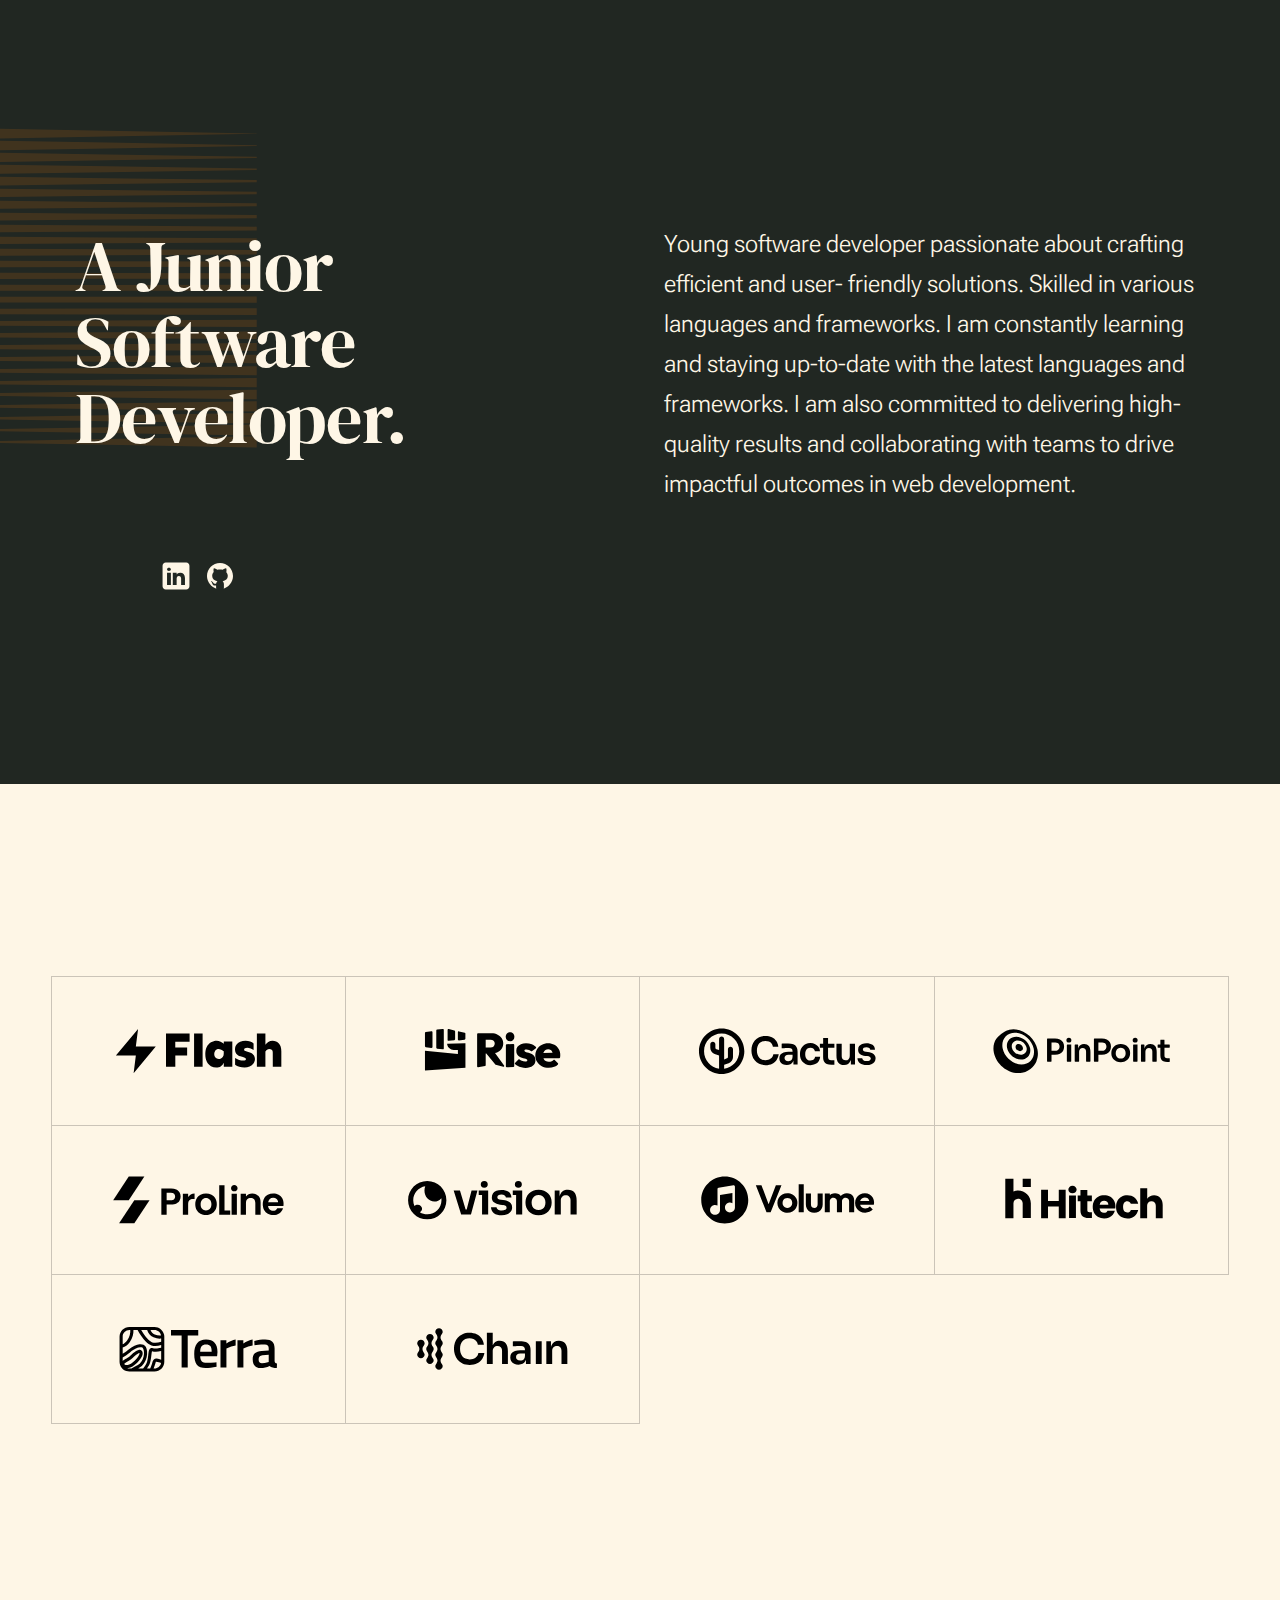
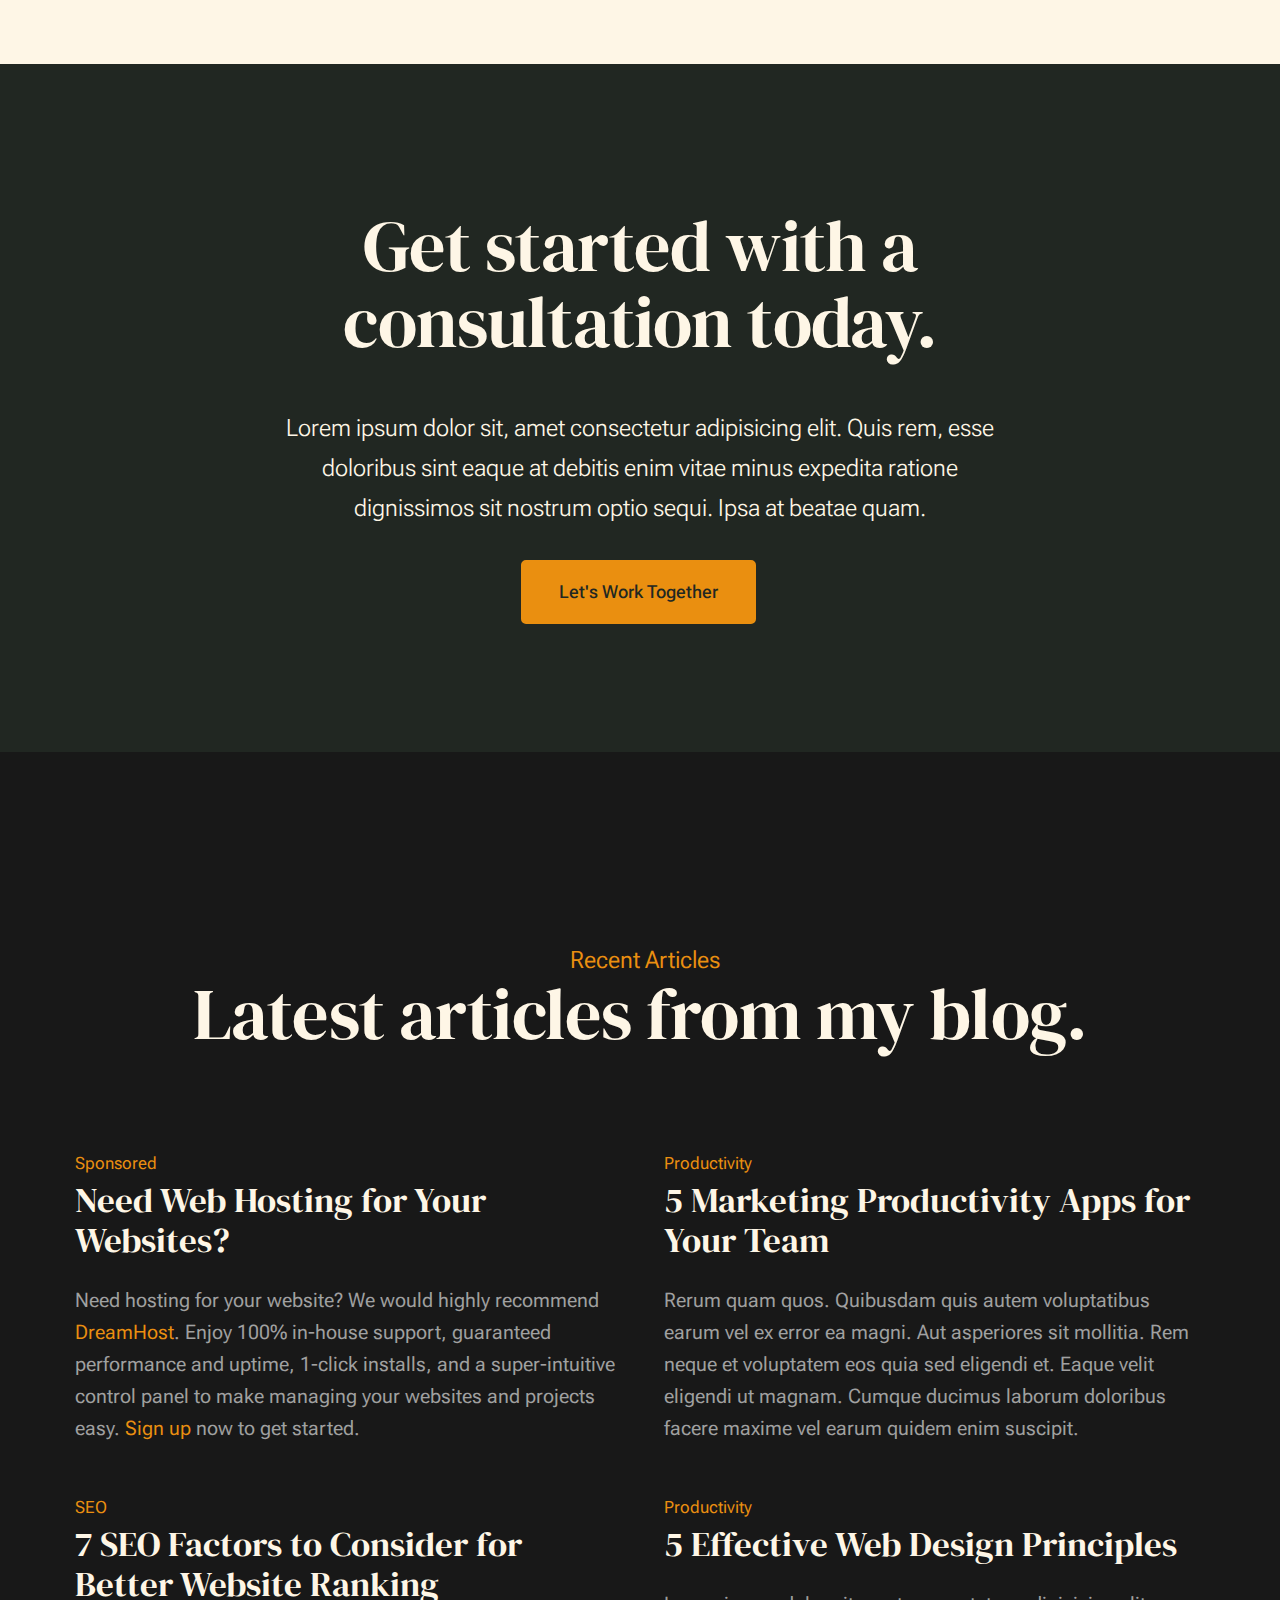
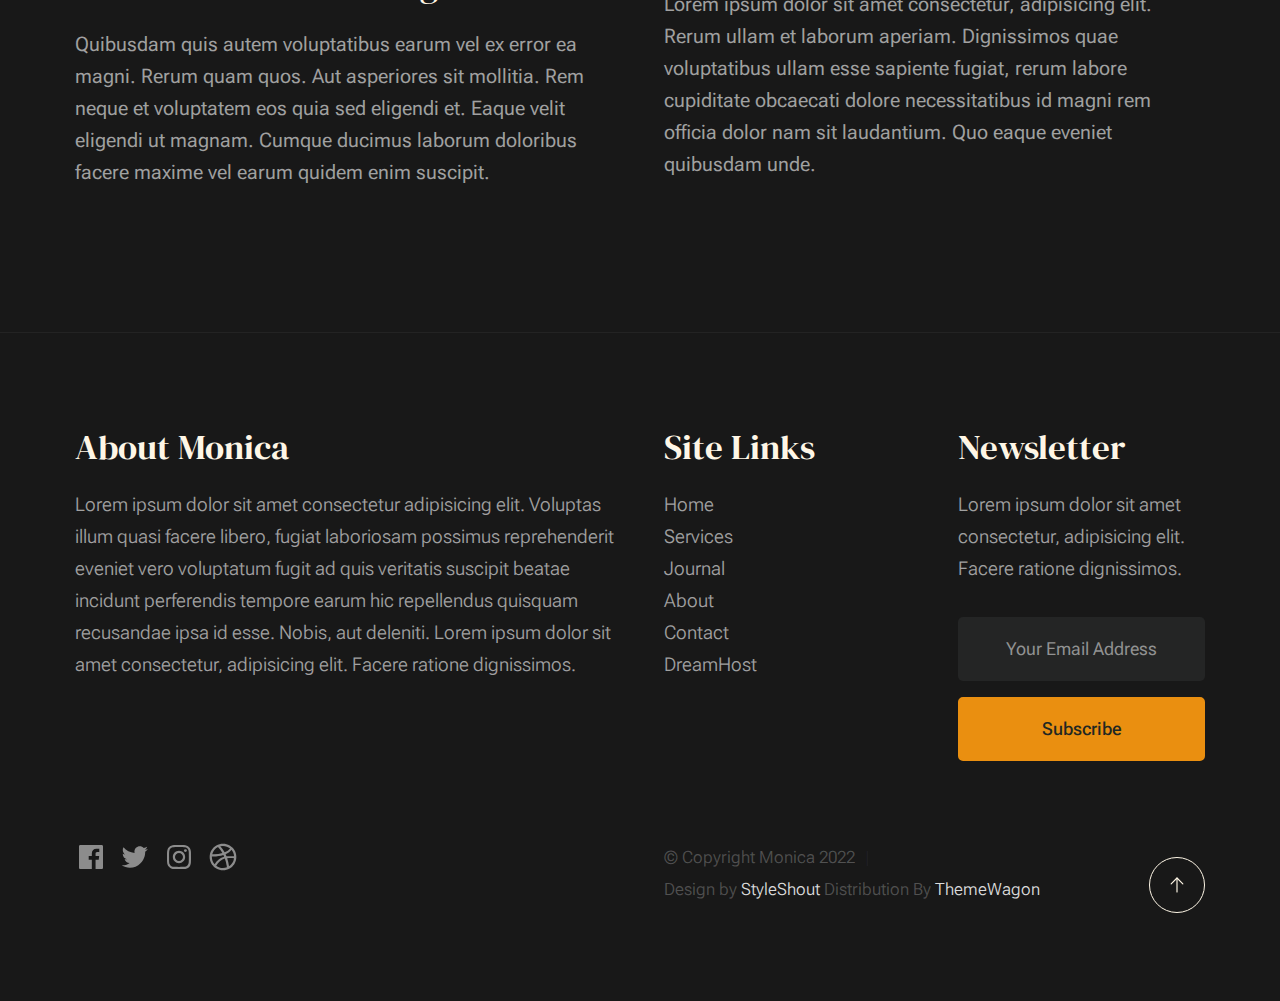
==== index_v2.html @ dadaa689 "first commit" ====
<!DOCTYPE html>
<html lang="en" class="no-js" >
<head>

    <!--- basic page needs
    ================================================== -->
    <meta charset="utf-8">
    <meta name="viewport" content="width=device-width, initial-scale=1">
    <title>Denzel</title>

    <script>
        document.documentElement.classList.remove('no-js');
        document.documentElement.classList.add('js');
    </script>

    <!-- CSS
    ================================================== -->
    <link rel="stylesheet" href="css/vendor.css">
    <link rel="stylesheet" href="css/styles.css">

    <!-- favicons
    ================================================== -->
    <link rel="apple-touch-icon" sizes="180x180" href="apple-touch-icon.png">
    <link rel="icon" type="image/png" sizes="32x32" href="favicon-32x32.png">
    <link rel="icon" type="image/png" sizes="16x16" href="favicon-16x16.png">
    <link rel="manifest" href="site.webmanifest">

</head>


<body id="top">

    
    <!-- preloader
    ================================================== -->
    <div id="preloader">
        <div id="loader" class="dots-fade">
            <div></div>
            <div></div>
            <div></div>
        </div>
    </div>


    <!-- page wrap
    ================================================== -->
    <div id="page" class="s-pagewrap ss-home">


        <!-- # site header 
        ================================================== -->
        <header class="s-header">

            <div class="row s-header__inner width-sixteen-col">

                <div class="s-header__block">
                    <div class="s-header__logo">
                        <a class="logo" href="index.html">
                            <img src="images/logo.png" alt="Homepage">
                        </a>
                    </div>

                    <a class="s-header__menu-toggle" href="#0"><span>Menu</span></a>
                </div> <!-- end s-header__block -->

                <nav class="s-header__nav">
    
                    <ul class="s-header__menu-links">
                        <li><a href="#about">About</a></li>
                        <li><a href="#projects">My work</a></li>
                        <li><a href="#contact">Contact</a></li>
                    </ul> <!-- s-header__menu-links -->

                    <div class="s-header__contact">
                        <a href="#contact" class="btn btn--primary s-header__contact-btn">Let's Connect</a>                        
                    </div> <!-- s-header__contact -->
    
                </nav> <!-- end s-header__nav -->

            </div> <!-- end s-header__inner -->

        </header> <!-- end s-header -->


        <!-- # site main content
        ================================================== -->
        <section id="content" class="s-content">

            <!-- about
            ----------------------------------------------- -->
            <section id="about" class="s-about target-section">

                <div class="row s-about__content width-sixteen-col">
                    <div class="column grid-block grid-section-split">

                        <img src="images/geometric_shape.svg" alt="" class="s-about__content-imgbg">

                        <div class="section-header grid-section-split__header">
                            <div class="s-intro__content-pretitle text-pretitle">Hello, I'm Denzel</div>                      
                            <h2 class="text-display-title">
                            A Junior Software Developer.
                            </h2>                           
                        </div> <!-- end section-header -->

                        <div class="s-about__content-main grid-section-split__primary">
                            <p class="attention-getter">
                                Young software developer passionate about crafting efficient and user-
                                friendly solutions. Skilled in various languages and frameworks. I am
                                constantly learning and staying up-to-date with the latest languages and
                                frameworks. I am also committed to delivering high-quality results and
                                collaborating with teams to drive impactful outcomes in web development.
                            </p>
                        </div> <!-- end s-about__content-main -->

                        <div class="s-about__content-btn grid-section-split__bottom">
                            <ul class="s-about__social social-list">
                                <li>
                                    <a href="#0">
                                        <svg xmlns="http://www.w3.org/2000/svg" width="24" height="24" viewBox="0 0 50 50">
                                            <path d="M41,4H9C6.24,4,4,6.24,4,9v32c0,2.76,2.24,5,5,5h32c2.76,0,5-2.24,5-5V9C46,6.24,43.76,4,41,4z M17,20v19h-6V20H17z M11,14.47c0-1.4,1.2-2.47,3-2.47s2.93,1.07,3,2.47c0,1.4-1.12,2.53-3,2.53C12.2,17,11,15.87,11,14.47z M39,39h-6c0,0,0-9.26,0-10 c0-2-1-4-3.5-4.04h-0.08C27,24.96,26,27.02,26,29c0,0.91,0,10,0,10h-6V20h6v2.56c0,0,1.93-2.56,5.81-2.56 c3.97,0,7.19,2.73,7.19,8.26V39z"></path>
                                        </svg>
                                        <span class="u-screen-reader-text">LinkedIn</span>
                                    </a>
                                </li>
                                <li>
                                    <a href="#0">
                                        <svg xmlns="http://www.w3.org/2000/svg" x="0px" y="0px" width="100" height="100" viewBox="0 0 64 64">
                                            <path d="M32 6C17.641 6 6 17.641 6 32c0 12.277 8.512 22.56 19.955 25.286-.592-.141-1.179-.299-1.755-.479V50.85c0 0-.975.325-2.275.325-3.637 0-5.148-3.245-5.525-4.875-.229-.993-.827-1.934-1.469-2.509-.767-.684-1.126-.686-1.131-.92-.01-.491.658-.471.975-.471 1.625 0 2.857 1.729 3.429 2.623 1.417 2.207 2.938 2.577 3.721 2.577.975 0 1.817-.146 2.397-.426.268-1.888 1.108-3.57 2.478-4.774-6.097-1.219-10.4-4.716-10.4-10.4 0-2.928 1.175-5.619 3.133-7.792C19.333 23.641 19 22.494 19 20.625c0-1.235.086-2.751.65-4.225 0 0 3.708.026 7.205 3.338C28.469 19.268 30.196 19 32 19s3.531.268 5.145.738c3.497-3.312 7.205-3.338 7.205-3.338.567 1.474.65 2.99.65 4.225 0 2.015-.268 3.19-.432 3.697C46.466 26.475 47.6 29.124 47.6 32c0 5.684-4.303 9.181-10.4 10.4 1.628 1.43 2.6 3.513 2.6 5.85v8.557c-.576.181-1.162.338-1.755.479C49.488 54.56 58 44.277 58 32 58 17.641 46.359 6 32 6zM33.813 57.93C33.214 57.972 32.61 58 32 58 32.61 58 33.213 57.971 33.813 57.93zM37.786 57.346c-1.164.265-2.357.451-3.575.554C35.429 57.797 36.622 57.61 37.786 57.346zM32 58c-.61 0-1.214-.028-1.813-.07C30.787 57.971 31.39 58 32 58zM29.788 57.9c-1.217-.103-2.411-.289-3.574-.554C27.378 57.61 28.571 57.797 29.788 57.9z"></path>
                                            </svg>
                                        <span class="u-screen-reader-text">Github</span>
                                    </a>
                                </li>
                            </ul> <!-- end s-footer__social -->
                        </div> <!-- end s-about__content-btn -->
                    
                    </div> <!-- content-inner -->
                </div>
                
            </section><!-- end s-about -->

            <!-- clients
            ----------------------------------------------- -->
            <section id="clients" class="s-clients">          

                <div class="row s-clients__content-block width-sixteen-col">

                <div class="row s-clients__content-block width-sixteen-col">
                    <div class="column xl-12">
                    
                        <div class="clients-list">                            
                            <div class="clients-list__item">
                                <a href="#0">
                                    <img src="images/clients/flash.svg" alt="">
                                </a>
                            </div>
                            <div class="clients-list__item">
                                <a href="#0">
                                    <img src="images/clients/rise.svg" alt="">
                                </a>
                            </div>
                            <div class="clients-list__item">
                                <a href="#0">
                                    <img src="images/clients/cactus.svg" alt="">
                                </a>
                            </div>
                            <div class="clients-list__item">
                                <a href="#0">
                                    <img src="images/clients/pinpoint.svg" alt="">
                                </a>
                            </div>
                            <div class="clients-list__item">
                                <a href="#0">
                                    <img src="images/clients/proline.svg" alt="">
                                </a>
                            </div>
                            <div class="clients-list__item">
                                <a href="#0">
                                    <img src="images/clients/vision.svg" alt="">
                                </a>
                            </div>
                            <div class="column clients-list__item">
                                <a href="#0">
                                    <img src="images/clients/volume.svg" alt="">
                                </a>
                            </div>
                            <div class="column clients-list__item">
                                <a href="#0">
                                    <img src="images/clients/hitech.svg" alt="">
                                </a>
                            </div><div class="clients-list__item">
                                <a href="#0">
                                    <img src="images/clients/terra.svg" alt="">
                                </a>
                            </div>
                            <div class="clients-list__item">
                                <a href="#0">
                                    <img src="images/clients/chain.svg" alt="">
                                </a>
                            </div>
                        </div> <!-- end clients-list -->

                    </div> <!-- end column -->
                </div> <!-- end row -->
            </section> <!-- end s-clients -->            

        </section> <!-- s-content-->

        <!-- # cta
        ================================================== -->
        <section id="cta" class="s-cta">

            <div class="row row-x-center text-center">
                <div class="column xl-8 lg-12">

                    <div class="s-cta__content">
                        <h2 class="text-display-title">
                        Get started with a consultation today.
                        </h2>
                        <p class="lead">
                        Lorem ipsum dolor sit, amet consectetur adipisicing elit. Quis rem, esse doloribus sint eaque at debitis enim vitae minus expedita ratione dignissimos sit nostrum optio sequi. Ipsa at beatae quam.
                        </p>
                        <a href="contact.html" class="btn btn--primary">Let's Work Together</a>
                    </div>

                </div>
            </div>

        </section> <!-- end s-cta -->

        <!-- # journal
        ================================================== -->
        <section id="journal" class="s-journal">

            <div class="row s-journal__content width-sixteen-col">
                <div class="column xl-12 grid-block">

                    <div class="grid-full section-header text-center">
                        <div class="text-pretitle">Recent Articles</div>                           
                        <h2 class="text-display-title">
                        Latest articles from my blog.
                        </h2>  
                    </div> <!-- end section-header --> 

                    <div class="grid-full s-journal__content-main grid-list-items">

                        <div class="grid-list-items__item blog-card">
                            <div class="blog-card__header">
                                <div class="blog-card__cat-links">
                                    <a href="https://www.dreamhost.com/r.cgi?287326">Sponsored</a>
                                </div>
                                <h3 class="blog-card__title"><a href="https://www.dreamhost.com/r.cgi?287326">Need Web Hosting for Your Websites?</a></h3>
                            </div>
                            <div class="blog-card__text">
                                <p>
                                Need hosting for your website? We would highly recommend <a href="https://www.dreamhost.com/r.cgi?287326">DreamHost</a>.
                                Enjoy 100% in-house support, guaranteed performance and uptime, 1-click installs, and a super-intuitive control 
                                panel to make managing your websites and projects easy. <a href="https://www.dreamhost.com/r.cgi?287326">Sign up</a> now to get started.
                                </p>
                            </div>
                        </div> <!-- end blog-card -->
                        <div class="grid-list-items__item blog-card">
                            <div class="blog-card__header">
                                <div class="blog-card__cat-links">
                                    <a href="blog.html">Productivity</a>
                                </div>
                                <h3 class="blog-card__title"><a href="single.html">5 Marketing Productivity Apps for Your Team</a></h3>
                            </div>
                            <div class="blog-card__text">
                                <p>
                                Rerum quam quos. Quibusdam quis autem voluptatibus earum vel ex error ea magni. Aut asperiores 
                                sit mollitia. Rem neque et voluptatem eos quia sed eligendi et. Eaque velit eligendi ut 
                                magnam. Cumque ducimus laborum doloribus facere maxime vel earum quidem enim suscipit.
                                </p>
                            </div>
                        </div> <!-- end blog-card -->
                        <div class="grid-list-items__item blog-card">
                            <div class="blog-card__header">
                                <div class="blog-card__cat-links">
                                    <a href="blog.html">SEO</a>
                                </div>
                                <h3 class="blog-card__title"><a href="single.html">7 SEO Factors to Consider for Better Website Ranking</a></h3>
                            </div>
                            <div class="blog-card__text">
                                <p>
                                Quibusdam quis autem voluptatibus earum vel ex error ea magni. Rerum quam quos. Aut asperiores 
                                sit mollitia. Rem neque et voluptatem eos quia sed eligendi et. Eaque velit eligendi ut 
                                magnam. Cumque ducimus laborum doloribus facere maxime vel earum quidem enim suscipit.
                                </p>
                            </div>
                        </div> <!-- end blog card -->
                        <div class="grid-list-items__item blog-card">
                            <div class="blog-card__header">
                                <div class="blog-card__cat-links">
                                    <a href="blog.html">Productivity</a>
                                </div>
                                <h3 class="blog-card__title"><a href="single.html">5 Effective Web Design Principles</a></h3>
                            </div>
                            <div class="blog-card__text">
                                <p>
                                Lorem ipsum dolor sit amet consectetur, adipisicing elit. Rerum ullam et laborum aperiam. 
                                Dignissimos quae voluptatibus ullam esse sapiente fugiat, rerum labore cupiditate obcaecati 
                                dolore necessitatibus id magni rem officia dolor nam sit laudantium. Quo eaque eveniet quibusdam unde. 
                                </p>
                            </div>
                        </div> <!-- end blog-card -->

                    </div> <!-- end grid-list-items -->

                </div> <!-- end grid-block-->
            </div> <!-- end s-journal__content -->

        </section> <!-- end s-journal -->


        <!-- # footer 
        ================================================== -->
        <footer class="s-footer">
            <div class="row s-footer__content">
                <div class="column xl-6 lg-6 md-12 s-footer__block s-footer__about">                    
                    <h3>About Monica</h3>
                    <p>
                    Lorem ipsum dolor sit amet consectetur adipisicing elit. Voluptas illum quasi facere libero, 
                    fugiat laboriosam possimus reprehenderit eveniet vero voluptatum fugit ad quis veritatis suscipit beatae 
                    incidunt perferendis tempore earum hic repellendus quisquam recusandae ipsa id esse. Nobis, aut deleniti.
                    Lorem ipsum dolor sit amet consectetur, adipisicing elit. Facere ratione dignissimos.
                    </p>               
                </div>                
                <div class="column xl-3 lg-6 md-12 s-footer__block s-footer__site-links">
                    <h3>Site Links</h3>
                    <ul class="link-list">
                        <li><a href="index.html">Home</a></li>
                        <li><a href="services.html">Services</a></li>
                        <li><a href="blog.html">Journal</a></li>
                        <li><a href="about.html">About</a></li>
                        <li><a href="contact.html">Contact</a></li>
                        <li><a href="https://www.dreamhost.com/r.cgi?287326">DreamHost</a></li>
                    </ul>
                </div>
                <div class="column xl-3 lg-6 md-12 tab-12 s-footer__block s-footer__newsletter">
                    <h3>Newsletter</h3>

                    <p>
                    Lorem ipsum dolor sit amet consectetur, adipisicing elit. Facere ratione dignissimos.
                    </p>

                    <div class="subscribe-form">
                        <form id="mc-form" class="mc-form">
                            <input type="email" name="EMAIL" id="mce-EMAIL" class="u-fullwidth text-center" placeholder="Your Email Address" title="The domain portion of the email address is invalid (the portion after the @)." pattern="^([^\x00-\x20\x22\x28\x29\x2c\x2e\x3a-\x3c\x3e\x40\x5b-\x5d\x7f-\xff]+|\x22([^\x0d\x22\x5c\x80-\xff]|\x5c[\x00-\x7f])*\x22)(\x2e([^\x00-\x20\x22\x28\x29\x2c\x2e\x3a-\x3c\x3e\x40\x5b-\x5d\x7f-\xff]+|\x22([^\x0d\x22\x5c\x80-\xff]|\x5c[\x00-\x7f])*\x22))*\x40([^\x00-\x20\x22\x28\x29\x2c\x2e\x3a-\x3c\x3e\x40\x5b-\x5d\x7f-\xff]+|\x5b([^\x0d\x5b-\x5d\x80-\xff]|\x5c[\x00-\x7f])*\x5d)(\x2e([^\x00-\x20\x22\x28\x29\x2c\x2e\x3a-\x3c\x3e\x40\x5b-\x5d\x7f-\xff]+|\x5b([^\x0d\x5b-\x5d\x80-\xff]|\x5c[\x00-\x7f])*\x5d))*(\.\w{2,})+$" required>
                            <input type="submit" name="subscribe" value="Subscribe" class="btn btn--primary btn--small u-fullwidth">
                            <!-- <div style="position: absolute; left: -5000px;" aria-hidden="true"><input type="text" name="b_cdb7b577e41181934ed6a6a44_9a91cfe7b3" tabindex="-1" value=""></div> -->
                            <div class="mc-status"></div>
                        </form>
                    </div>
                </div>
            </div>    
            
            <div class="row s-footer__bottom">
                <div class="column xl-6 lg-12">
                    <ul class="s-footer__social social-list">
                        <li>
                            <a href="#0">
                                <svg xmlns="http://www.w3.org/2000/svg" width="24" height="24" viewBox="0 0 24 24" style="fill:rgba(0, 0, 0, 1);transform:;-ms-filter:"><path d="M20,3H4C3.447,3,3,3.448,3,4v16c0,0.552,0.447,1,1,1h8.615v-6.96h-2.338v-2.725h2.338v-2c0-2.325,1.42-3.592,3.5-3.592 c0.699-0.002,1.399,0.034,2.095,0.107v2.42h-1.435c-1.128,0-1.348,0.538-1.348,1.325v1.735h2.697l-0.35,2.725h-2.348V21H20 c0.553,0,1-0.448,1-1V4C21,3.448,20.553,3,20,3z"></path></svg>
                                <span class="u-screen-reader-text">Facebook</span>
                            </a>
                        </li>
                        <li>
                            <a href="#0">
                                <svg xmlns="http://www.w3.org/2000/svg" width="24" height="24" viewBox="0 0 24 24" style="fill:rgba(0, 0, 0, 1);transform:;-ms-filter:"><path d="M19.633,7.997c0.013,0.175,0.013,0.349,0.013,0.523c0,5.325-4.053,11.461-11.46,11.461c-2.282,0-4.402-0.661-6.186-1.809 c0.324,0.037,0.636,0.05,0.973,0.05c1.883,0,3.616-0.636,5.001-1.721c-1.771-0.037-3.255-1.197-3.767-2.793 c0.249,0.037,0.499,0.062,0.761,0.062c0.361,0,0.724-0.05,1.061-0.137c-1.847-0.374-3.23-1.995-3.23-3.953v-0.05 c0.537,0.299,1.16,0.486,1.82,0.511C3.534,9.419,2.823,8.184,2.823,6.787c0-0.748,0.199-1.434,0.548-2.032 c1.983,2.443,4.964,4.04,8.306,4.215c-0.062-0.3-0.1-0.611-0.1-0.923c0-2.22,1.796-4.028,4.028-4.028 c1.16,0,2.207,0.486,2.943,1.272c0.91-0.175,1.782-0.512,2.556-0.973c-0.299,0.935-0.936,1.721-1.771,2.22 c0.811-0.088,1.597-0.312,2.319-0.624C21.104,6.712,20.419,7.423,19.633,7.997z"></path></svg>
                                <span class="u-screen-reader-text">Twitter</span>
                            </a>
                        </li>
                        <li>
                            <a href="#0">
                                <svg xmlns="http://www.w3.org/2000/svg" width="24" height="24" viewBox="0 0 24 24" style="fill:rgba(0, 0, 0, 1);transform:;-ms-filter:"><path d="M11.999,7.377c-2.554,0-4.623,2.07-4.623,4.623c0,2.554,2.069,4.624,4.623,4.624c2.552,0,4.623-2.07,4.623-4.624 C16.622,9.447,14.551,7.377,11.999,7.377L11.999,7.377z M11.999,15.004c-1.659,0-3.004-1.345-3.004-3.003 c0-1.659,1.345-3.003,3.004-3.003s3.002,1.344,3.002,3.003C15.001,13.659,13.658,15.004,11.999,15.004L11.999,15.004z"></path><circle cx="16.806" cy="7.207" r="1.078"></circle><path d="M20.533,6.111c-0.469-1.209-1.424-2.165-2.633-2.632c-0.699-0.263-1.438-0.404-2.186-0.42 c-0.963-0.042-1.268-0.054-3.71-0.054s-2.755,0-3.71,0.054C7.548,3.074,6.809,3.215,6.11,3.479C4.9,3.946,3.945,4.902,3.477,6.111 c-0.263,0.7-0.404,1.438-0.419,2.186c-0.043,0.962-0.056,1.267-0.056,3.71c0,2.442,0,2.753,0.056,3.71 c0.015,0.748,0.156,1.486,0.419,2.187c0.469,1.208,1.424,2.164,2.634,2.632c0.696,0.272,1.435,0.426,2.185,0.45 c0.963,0.042,1.268,0.055,3.71,0.055s2.755,0,3.71-0.055c0.747-0.015,1.486-0.157,2.186-0.419c1.209-0.469,2.164-1.424,2.633-2.633 c0.263-0.7,0.404-1.438,0.419-2.186c0.043-0.962,0.056-1.267,0.056-3.71s0-2.753-0.056-3.71C20.941,7.57,20.801,6.819,20.533,6.111z M19.315,15.643c-0.007,0.576-0.111,1.147-0.311,1.688c-0.305,0.787-0.926,1.409-1.712,1.711c-0.535,0.199-1.099,0.303-1.67,0.311 c-0.95,0.044-1.218,0.055-3.654,0.055c-2.438,0-2.687,0-3.655-0.055c-0.569-0.007-1.135-0.112-1.669-0.311 c-0.789-0.301-1.414-0.923-1.719-1.711c-0.196-0.534-0.302-1.099-0.311-1.669c-0.043-0.95-0.053-1.218-0.053-3.654 c0-2.437,0-2.686,0.053-3.655c0.007-0.576,0.111-1.146,0.311-1.687c0.305-0.789,0.93-1.41,1.719-1.712 c0.534-0.198,1.1-0.303,1.669-0.311c0.951-0.043,1.218-0.055,3.655-0.055c2.437,0,2.687,0,3.654,0.055 c0.571,0.007,1.135,0.112,1.67,0.311c0.786,0.303,1.407,0.925,1.712,1.712c0.196,0.534,0.302,1.099,0.311,1.669 c0.043,0.951,0.054,1.218,0.054,3.655c0,2.436,0,2.698-0.043,3.654H19.315z"></path></svg>
                                <span class="u-screen-reader-text">Instagram</span>
                            </a>
                        </li>
                        <li>
                            <a href="#0">
                                <svg xmlns="http://www.w3.org/2000/svg" width="24" height="24" viewBox="0 0 24 24" style="fill: rgba(0, 0, 0, 1);transform: ;msFilter:;"><path d="M20.66 6.98a9.932 9.932 0 0 0-3.641-3.64C15.486 2.447 13.813 2 12 2s-3.486.447-5.02 1.34c-1.533.893-2.747 2.107-3.64 3.64S2 10.187 2 12s.446 3.487 1.34 5.02a9.924 9.924 0 0 0 3.641 3.64C8.514 21.553 10.187 22 12 22s3.486-.447 5.02-1.34a9.932 9.932 0 0 0 3.641-3.64C21.554 15.487 22 13.813 22 12s-.446-3.487-1.34-5.02zM12 3.66c2 0 3.772.64 5.32 1.919-.92 1.174-2.286 2.14-4.1 2.9-1.002-1.813-2.088-3.327-3.261-4.54A7.715 7.715 0 0 1 12 3.66zM5.51 6.8a8.116 8.116 0 0 1 2.711-2.22c1.212 1.201 2.325 2.7 3.34 4.5-2 .6-4.114.9-6.341.9-.573 0-1.006-.013-1.3-.04A8.549 8.549 0 0 1 5.51 6.8zM3.66 12c0-.054.003-.12.01-.2.007-.08.01-.146.01-.2.254.014.641.02 1.161.02 2.666 0 5.146-.367 7.439-1.1.187.373.381.793.58 1.26-1.32.293-2.674 1.006-4.061 2.14S6.4 16.247 5.76 17.5c-1.4-1.587-2.1-3.42-2.1-5.5zM12 20.34c-1.894 0-3.594-.587-5.101-1.759.601-1.187 1.524-2.322 2.771-3.401 1.246-1.08 2.483-1.753 3.71-2.02a29.441 29.441 0 0 1 1.56 6.62 8.166 8.166 0 0 1-2.94.56zm7.08-3.96a8.351 8.351 0 0 1-2.58 2.621c-.24-2.08-.7-4.107-1.379-6.081.932-.066 1.765-.1 2.5-.1.799 0 1.686.034 2.659.1a8.098 8.098 0 0 1-1.2 3.46zm-1.24-5c-1.16 0-2.233.047-3.22.14a27.053 27.053 0 0 0-.68-1.62c2.066-.906 3.532-2.006 4.399-3.3 1.2 1.414 1.854 3.027 1.96 4.84-.812-.04-1.632-.06-2.459-.06z"></path></svg>
                                <span class="u-screen-reader-text">Dribbble</span>
                            </a>
                        </li>
                    </ul> <!-- end s-footer__social -->
                </div>
                <div class="column xl-6 lg-12">
                    <p class="ss-copyright">
                        <span>© Copyright Monica 2022</span> 
                        <span>Design by <a href="https://www.styleshout.com/">StyleShout</a> Distribution By <a href="https://themewagon.com">ThemeWagon</a></span>
                    </p>
                </div>

                <div class="ss-go-top">
                    <a class="smoothscroll" title="Back to Top" href="#top">
                        <svg xmlns="http://www.w3.org/2000/svg" viewBox="0 0 24 24" width="36" height="36" fill="none" stroke="#ffffff" stroke-width="1" stroke-linecap="round" stroke-linejoin="round">&lt;!--!  Atomicons Free 1.00 by @atisalab License - https://atomicons.com/license/ (Icons: CC BY 4.0) Copyright 2021 Atomicons --&gt;<polyline points="17 11 12 6 7 11"></polyline><line x1="12" y1="18" x2="12" y2="6"></line></svg>
                    </a>
                </div> <!-- end ss-go-top -->
            </div>
            
        </footer> <!-- end s-footer -->

    </div> <!-- end page-wrap -->

    <!-- Java Script
    ================================================== -->
    <script src="js/plugins.js"></script>
    <script src="js/main.js"></script>

</body>
</html>
---- css/vendor.css ----
/* ===================================================================
 * Monica Third-party Stylesheets
 * Template Ver. 1.0.0
 * 12-13-2022
 * -------------------------------------------------------------------
 *
 * TOC:
 * # PrismJS
 * # Swiper
 *
 * ------------------------------------------------------------------- */


/* ===================================================================
 * # PrismJS 1.20.0
 *   https://prismjs.com/download.html#themes=prism-okaidia&languages=markup+css+clike+javascript+markup-templating+php 
 *   
 *   okaidia theme for JavaScript, CSS and HTML
 *   Loosely based on Monokai textmate theme by http://www.monokai.nl/
 *   @author ocodia
 * ------------------------------------------------------------------- */
code[class*=language-],
pre[class*=language-] {
  color          : #f8f8f2;
  background     : none;
  text-shadow    : 0 1px rgba(0, 0, 0, 0.3);
  font-family    : var(--font-mono);
  font-size      : calc(var(--text-size) * 0.9444);
  text-align     : left;
  white-space    : pre;
  word-spacing   : normal;
  word-break     : normal;
  word-wrap      : normal;
  line-height    : var(--vspace-1);
  -moz-tab-size  : 4;
  -o-tab-size    : 4;
  tab-size       : 4;
  -webkit-hyphens: none;
  -ms-hyphens    : none;
  hyphens        : none;
}

/* Code blocks */
pre[class*=language-] {
  padding : var(--vspace-0_5) 0 var(--vspace-1);
  margin  : var(--vspace-1) 0;
  overflow: auto;
}

:not(pre)>code[class*=language-],
pre[class*=language-] {
  background: #272822;
}

/* Inline code */
:not(pre)>code[class*=language-] {
  padding    : 0.1em;
  white-space: normal;
}

.token.comment,
.token.prolog,
.token.doctype,
.token.cdata {
  color: slategray;
}

.token.punctuation {
  color: #f8f8f2;
}

.token.namespace {
  opacity: 0.7;
}

.token.property,
.token.tag,
.token.constant,
.token.symbol,
.token.deleted {
  color: #f92672;
}

.token.boolean,
.token.number {
  color: #ae81ff;
}

.token.selector,
.token.attr-name,
.token.string,
.token.char,
.token.builtin,
.token.inserted {
  color: #a6e22e;
}

.token.operator,
.token.entity,
.token.url,
.language-css .token.string,
.style .token.string,
.token.variable {
  color: #f8f8f2;
}

.token.atrule,
.token.attr-value,
.token.function,
.token.class-name {
  color: #e6db74;
}

.token.keyword {
  color: #66d9ef;
}

.token.regex,
.token.important {
  color: #fd971f;
}

.token.important,
.token.bold {
  font-weight: bold;
}

.token.italic {
  font-style: italic;
}

.token.entity {
  cursor: help;
}



/* ===================================================================
 * # Swiper 6.4.5
 *   Most modern mobile touch slider and framework with hardware accelerated transitions
 *   https://swiperjs.com
 *
 *   Copyright 2014-2020 Vladimir Kharlampidi
 *
 *   Released under the MIT License
 *
 *   Released on: December 18, 2020
 * ------------------------------------------------------------------- */
@font-face {
  font-family: "swiper-icons";
  src        : url("data:application/font-woff;charset=utf-8;base64, [base64]//wADZ2x5ZgAAAywAAADMAAAD2MHtryVoZWFkAAABbAAAADAAAAA2E2+eoWhoZWEAAAGcAAAAHwAAACQC9gDzaG10eAAAAigAAAAZAAAArgJkABFsb2NhAAAC0AAAAFoAAABaFQAUGG1heHAAAAG8AAAAHwAAACAAcABAbmFtZQAAA/gAAAE5AAACXvFdBwlwb3N0AAAFNAAAAGIAAACE5s74hXjaY2BkYGAAYpf5Hu/j+W2+MnAzMYDAzaX6QjD6/4//Bxj5GA8AuRwMYGkAPywL13jaY2BkYGA88P8Agx4j+/8fQDYfA1AEBWgDAIB2BOoAeNpjYGRgYNBh4GdgYgABEMnIABJzYNADCQAACWgAsQB42mNgYfzCOIGBlYGB0YcxjYGBwR1Kf2WQZGhhYGBiYGVmgAFGBiQQkOaawtDAoMBQxXjg/wEGPcYDDA4wNUA2CCgwsAAAO4EL6gAAeNpj2M0gyAACqxgGNWBkZ2D4/wMA+xkDdgAAAHjaY2BgYGaAYBkGRgYQiAHyGMF8FgYHIM3DwMHABGQrMOgyWDLEM1T9/w8UBfEMgLzE////P/5//f/V/xv+r4eaAAeMbAxwIUYmIMHEgKYAYjUcsDAwsLKxc3BycfPw8jEQA/[base64]/uznmfPFBNODM2K7MTQ45YEAZqGP81AmGGcF3iPqOop0r1SPTaTbVkfUe4HXj97wYE+yNwWYxwWu4v1ugWHgo3S1XdZEVqWM7ET0cfnLGxWfkgR42o2PvWrDMBSFj/IHLaF0zKjRgdiVMwScNRAoWUoH78Y2icB/yIY09An6AH2Bdu/UB+yxopYshQiEvnvu0dURgDt8QeC8PDw7Fpji3fEA4z/PEJ6YOB5hKh4dj3EvXhxPqH/SKUY3rJ7srZ4FZnh1PMAtPhwP6fl2PMJMPDgeQ4rY8YT6Gzao0eAEA409DuggmTnFnOcSCiEiLMgxCiTI6Cq5DZUd3Qmp10vO0LaLTd2cjN4fOumlc7lUYbSQcZFkutRG7g6JKZKy0RmdLY680CDnEJ+UMkpFFe1RN7nxdVpXrC4aTtnaurOnYercZg2YVmLN/d/gczfEimrE/fs/bOuq29Zmn8tloORaXgZgGa78yO9/cnXm2BpaGvq25Dv9S4E9+5SIc9PqupJKhYFSSl47+Qcr1mYNAAAAeNptw0cKwkAAAMDZJA8Q7OUJvkLsPfZ6zFVERPy8qHh2YER+3i/BP83vIBLLySsoKimrqKqpa2hp6+jq6RsYGhmbmJqZSy0sraxtbO3sHRydnEMU4uR6yx7JJXveP7WrDycAAAAAAAH//wACeNpjYGRgYOABYhkgZgJCZgZNBkYGLQZtIJsFLMYAAAw3ALgAeNolizEKgDAQBCchRbC2sFER0YD6qVQiBCv/H9ezGI6Z5XBAw8CBK/m5iQQVauVbXLnOrMZv2oLdKFa8Pjuru2hJzGabmOSLzNMzvutpB3N42mNgZGBg4GKQYzBhYMxJLMlj4GBgAYow/P/PAJJhLM6sSoWKfWCAAwDAjgbRAAB42mNgYGBkAIIbCZo5IPrmUn0hGA0AO8EFTQAA") format("woff");
  font-weight: 400;
  font-style : normal;
}

:root {
  --swiper-theme-color: #007aff;
}

.swiper-container {
  margin-left : auto;
  margin-right: auto;
  position    : relative;
  overflow    : hidden;
  list-style  : none;
  padding     : 0;
  /* Fix of Webkit flickering */
  z-index     : 1;
}

.swiper-container-vertical>.swiper-wrapper {
  flex-direction: column;
}

.swiper-wrapper {
  position           : relative;
  width              : 100%;
  height             : 100%;
  z-index            : 1;
  display            : flex;
  transition-property: transform;
  box-sizing         : content-box;
}

.swiper-container-android .swiper-slide,
.swiper-wrapper {
  transform: translate3d(0px, 0, 0);
}

.swiper-container-multirow>.swiper-wrapper {
  flex-wrap: wrap;
}

.swiper-container-multirow-column>.swiper-wrapper {
  flex-wrap     : wrap;
  flex-direction: column;
}

.swiper-container-free-mode>.swiper-wrapper {
  transition-timing-function: ease-out;
  margin                    : 0 auto;
}

.swiper-slide {
  flex-shrink        : 0;
  width              : 100%;
  height             : 100%;
  position           : relative;
  transition-property: transform;
}

.swiper-slide-invisible-blank {
  visibility: hidden;
}

/* Auto Height */
.swiper-container-autoheight,
.swiper-container-autoheight .swiper-slide {
  height: auto;
}

.swiper-container-autoheight .swiper-wrapper {
  align-items        : flex-start;
  transition-property: transform, height;
}

/* 3D Effects */
.swiper-container-3d {
  perspective: 1200px;
}

.swiper-container-3d .swiper-wrapper,
.swiper-container-3d .swiper-slide,
.swiper-container-3d .swiper-slide-shadow-left,
.swiper-container-3d .swiper-slide-shadow-right,
.swiper-container-3d .swiper-slide-shadow-top,
.swiper-container-3d .swiper-slide-shadow-bottom,
.swiper-container-3d .swiper-cube-shadow {
  transform-style: preserve-3d;
}

.swiper-container-3d .swiper-slide-shadow-left,
.swiper-container-3d .swiper-slide-shadow-right,
.swiper-container-3d .swiper-slide-shadow-top,
.swiper-container-3d .swiper-slide-shadow-bottom {
  position      : absolute;
  left          : 0;
  top           : 0;
  width         : 100%;
  height        : 100%;
  pointer-events: none;
  z-index       : 10;
}

.swiper-container-3d .swiper-slide-shadow-left {
  background-image: linear-gradient(to left, rgba(0, 0, 0, 0.5), rgba(0, 0, 0, 0));
}

.swiper-container-3d .swiper-slide-shadow-right {
  background-image: linear-gradient(to right, rgba(0, 0, 0, 0.5), rgba(0, 0, 0, 0));
}

.swiper-container-3d .swiper-slide-shadow-top {
  background-image: linear-gradient(to top, rgba(0, 0, 0, 0.5), rgba(0, 0, 0, 0));
}

.swiper-container-3d .swiper-slide-shadow-bottom {
  background-image: linear-gradient(to bottom, rgba(0, 0, 0, 0.5), rgba(0, 0, 0, 0));
}

/* CSS Mode */
.swiper-container-css-mode>.swiper-wrapper {
  overflow          : auto;
  scrollbar-width   : none;
  /* For Firefox */
  -ms-overflow-style: none;
  /* For Internet Explorer and Edge */
}

.swiper-container-css-mode>.swiper-wrapper::-webkit-scrollbar {
  display: none;
}

.swiper-container-css-mode>.swiper-wrapper>.swiper-slide {
  scroll-snap-align: start start;
}

.swiper-container-horizontal.swiper-container-css-mode>.swiper-wrapper {
  -ms-scroll-snap-type: x mandatory;
  scroll-snap-type    : x mandatory;
}

.swiper-container-vertical.swiper-container-css-mode>.swiper-wrapper {
  -ms-scroll-snap-type: y mandatory;
  scroll-snap-type    : y mandatory;
}

:root {
  --swiper-navigation-size   : 44px;
  /*
    --swiper-navigation-color: var(--swiper-theme-color);
    */
}

.swiper-button-prev,
.swiper-button-next {
  position       : absolute;
  top            : 50%;
  width          : calc(var(--swiper-navigation-size) / 44 * 27);
  height         : var(--swiper-navigation-size);
  margin-top     : calc(-1 * var(--swiper-navigation-size) / 2);
  z-index        : 10;
  cursor         : pointer;
  display        : flex;
  align-items    : center;
  justify-content: center;
  color          : var(--swiper-navigation-color, var(--swiper-theme-color));
}

.swiper-button-prev.swiper-button-disabled,
.swiper-button-next.swiper-button-disabled {
  opacity       : 0.35;
  cursor        : auto;
  pointer-events: none;
}

.swiper-button-prev:after,
.swiper-button-next:after {
  font-family   : swiper-icons;
  font-size     : var(--swiper-navigation-size);
  text-transform: none !important;
  letter-spacing: 0;
  text-transform: none;
  font-variant  : initial;
  line-height   : 1;
}

.swiper-button-prev,
.swiper-container-rtl .swiper-button-next {
  left : 10px;
  right: auto;
}

.swiper-button-prev:after,
.swiper-container-rtl .swiper-button-next:after {
  content: "prev";
}

.swiper-button-next,
.swiper-container-rtl .swiper-button-prev {
  right: 10px;
  left : auto;
}

.swiper-button-next:after,
.swiper-container-rtl .swiper-button-prev:after {
  content: "next";
}

.swiper-button-prev.swiper-button-white,
.swiper-button-next.swiper-button-white {
  --swiper-navigation-color: #ffffff;
}

.swiper-button-prev.swiper-button-black,
.swiper-button-next.swiper-button-black {
  --swiper-navigation-color: #000000;
}

.swiper-button-lock {
  display: none;
}

:root {
  /*
    --swiper-pagination-color: var(--swiper-theme-color);
    */
}

.swiper-pagination {
  position  : absolute;
  text-align: center;
  transition: 300ms opacity;
  transform : translate3d(0, 0, 0);
  z-index   : 10;
}

.swiper-pagination.swiper-pagination-hidden {
  opacity: 0;
}

/* Common Styles */
.swiper-pagination-fraction,
.swiper-pagination-custom,
.swiper-container-horizontal>.swiper-pagination-bullets {
  bottom: 10px;
  left  : 0;
  width : 100%;
}

/* Bullets */
.swiper-pagination-bullets-dynamic {
  overflow : hidden;
  font-size: 0;
}

.swiper-pagination-bullets-dynamic .swiper-pagination-bullet {
  transform: scale(0.33);
  position : relative;
}

.swiper-pagination-bullets-dynamic .swiper-pagination-bullet-active {
  transform: scale(1);
}

.swiper-pagination-bullets-dynamic .swiper-pagination-bullet-active-main {
  transform: scale(1);
}

.swiper-pagination-bullets-dynamic .swiper-pagination-bullet-active-prev {
  transform: scale(0.66);
}

.swiper-pagination-bullets-dynamic .swiper-pagination-bullet-active-prev-prev {
  transform: scale(0.33);
}

.swiper-pagination-bullets-dynamic .swiper-pagination-bullet-active-next {
  transform: scale(0.66);
}

.swiper-pagination-bullets-dynamic .swiper-pagination-bullet-active-next-next {
  transform: scale(0.33);
}

.swiper-pagination-bullet {
  width        : 8px;
  height       : 8px;
  display      : inline-block;
  border-radius: 100%;
  background   : #000;
  opacity      : 0.2;
}

button.swiper-pagination-bullet {
  border            : none;
  margin            : 0;
  padding           : 0;
  box-shadow        : none;
  -webkit-appearance: none;
  -moz-appearance   : none;
  appearance        : none;
}

.swiper-pagination-clickable .swiper-pagination-bullet {
  cursor: pointer;
}

.swiper-pagination-bullet-active {
  opacity   : 1;
  background: var(--swiper-pagination-color, var(--swiper-theme-color));
}

.swiper-container-vertical>.swiper-pagination-bullets {
  right    : 10px;
  top      : 50%;
  transform: translate3d(0px, -50%, 0);
}

.swiper-container-vertical>.swiper-pagination-bullets .swiper-pagination-bullet {
  margin : 6px 0;
  display: block;
}

.swiper-container-vertical>.swiper-pagination-bullets.swiper-pagination-bullets-dynamic {
  top      : 50%;
  transform: translateY(-50%);
  width    : 8px;
}

.swiper-container-vertical>.swiper-pagination-bullets.swiper-pagination-bullets-dynamic .swiper-pagination-bullet {
  display   : inline-block;
  transition: 200ms transform, 200ms top;
}

.swiper-container-horizontal>.swiper-pagination-bullets .swiper-pagination-bullet {
  margin: 0 4px;
}

.swiper-container-horizontal>.swiper-pagination-bullets.swiper-pagination-bullets-dynamic {
  left       : 50%;
  transform  : translateX(-50%);
  white-space: nowrap;
}

.swiper-container-horizontal>.swiper-pagination-bullets.swiper-pagination-bullets-dynamic .swiper-pagination-bullet {
  transition: 200ms transform, 200ms left;
}

.swiper-container-horizontal.swiper-container-rtl>.swiper-pagination-bullets-dynamic .swiper-pagination-bullet {
  transition: 200ms transform, 200ms right;
}

/* Progress */
.swiper-pagination-progressbar {
  background: rgba(0, 0, 0, 0.25);
  position  : absolute;
}

.swiper-pagination-progressbar .swiper-pagination-progressbar-fill {
  background      : var(--swiper-pagination-color, var(--swiper-theme-color));
  position        : absolute;
  left            : 0;
  top             : 0;
  width           : 100%;
  height          : 100%;
  transform       : scale(0);
  transform-origin: left top;
}

.swiper-container-rtl .swiper-pagination-progressbar .swiper-pagination-progressbar-fill {
  transform-origin: right top;
}

.swiper-container-horizontal>.swiper-pagination-progressbar,
.swiper-container-vertical>.swiper-pagination-progressbar.swiper-pagination-progressbar-opposite {
  width : 100%;
  height: 4px;
  left  : 0;
  top   : 0;
}

.swiper-container-vertical>.swiper-pagination-progressbar,
.swiper-container-horizontal>.swiper-pagination-progressbar.swiper-pagination-progressbar-opposite {
  width : 4px;
  height: 100%;
  left  : 0;
  top   : 0;
}

.swiper-pagination-white {
  --swiper-pagination-color: #ffffff;
}

.swiper-pagination-black {
  --swiper-pagination-color: #000000;
}

.swiper-pagination-lock {
  display: none;
}

/* Scrollbar */
.swiper-scrollbar {
  border-radius   : 10px;
  position        : relative;
  -ms-touch-action: none;
  background      : rgba(0, 0, 0, 0.1);
}

.swiper-container-horizontal>.swiper-scrollbar {
  position: absolute;
  left    : 1%;
  bottom  : 3px;
  z-index : 50;
  height  : 5px;
  width   : 98%;
}

.swiper-container-vertical>.swiper-scrollbar {
  position: absolute;
  right   : 3px;
  top     : 1%;
  z-index : 50;
  width   : 5px;
  height  : 98%;
}

.swiper-scrollbar-drag {
  height       : 100%;
  width        : 100%;
  position     : relative;
  background   : rgba(0, 0, 0, 0.5);
  border-radius: 10px;
  left         : 0;
  top          : 0;
}

.swiper-scrollbar-cursor-drag {
  cursor: move;
}

.swiper-scrollbar-lock {
  display: none;
}

.swiper-zoom-container {
  width          : 100%;
  height         : 100%;
  display        : flex;
  justify-content: center;
  align-items    : center;
  text-align     : center;
}

.swiper-zoom-container>img,
.swiper-zoom-container>svg,
.swiper-zoom-container>canvas {
  max-width    : 100%;
  max-height   : 100%;
  -o-object-fit: contain;
  object-fit   : contain;
}

.swiper-slide-zoomed {
  cursor: move;
}

/* Preloader */
:root {
  /*
    --swiper-preloader-color: var(--swiper-theme-color);
    */
}

.swiper-lazy-preloader {
  width            : 42px;
  height           : 42px;
  position         : absolute;
  left             : 50%;
  top              : 50%;
  margin-left      : -21px;
  margin-top       : -21px;
  z-index          : 10;
  transform-origin : 50%;
  -webkit-animation: swiper-preloader-spin 1s infinite linear;
  animation        : swiper-preloader-spin 1s infinite linear;
  box-sizing       : border-box;
  border           : 4px solid var(--swiper-preloader-color, var(--swiper-theme-color));
  border-radius    : 50%;
  border-top-color : transparent;
}

.swiper-lazy-preloader-white {
  --swiper-preloader-color: #fff;
}

.swiper-lazy-preloader-black {
  --swiper-preloader-color: #000;
}

@-webkit-keyframes swiper-preloader-spin {
  100% {
    transform: rotate(360deg);
  }
}

@keyframes swiper-preloader-spin {
  100% {
    transform: rotate(360deg);
  }
}

/* a11y */
.swiper-container .swiper-notification {
  position      : absolute;
  left          : 0;
  top           : 0;
  pointer-events: none;
  opacity       : 0;
  z-index       : -1000;
}

.swiper-container-fade.swiper-container-free-mode .swiper-slide {
  transition-timing-function: ease-out;
}

.swiper-container-fade .swiper-slide {
  pointer-events     : none;
  transition-property: opacity;
}

.swiper-container-fade .swiper-slide .swiper-slide {
  pointer-events: none;
}

.swiper-container-fade .swiper-slide-active,
.swiper-container-fade .swiper-slide-active .swiper-slide-active {
  pointer-events: auto;
}

.swiper-container-cube {
  overflow: visible;
}

.swiper-container-cube .swiper-slide {
  pointer-events             : none;
  -webkit-backface-visibility: hidden;
  backface-visibility        : hidden;
  z-index                    : 1;
  visibility                 : hidden;
  transform-origin           : 0 0;
  width                      : 100%;
  height                     : 100%;
}

.swiper-container-cube .swiper-slide .swiper-slide {
  pointer-events: none;
}

.swiper-container-cube.swiper-container-rtl .swiper-slide {
  transform-origin: 100% 0;
}

.swiper-container-cube .swiper-slide-active,
.swiper-container-cube .swiper-slide-active .swiper-slide-active {
  pointer-events: auto;
}

.swiper-container-cube .swiper-slide-active,
.swiper-container-cube .swiper-slide-next,
.swiper-container-cube .swiper-slide-prev,
.swiper-container-cube .swiper-slide-next+.swiper-slide {
  pointer-events: auto;
  visibility    : visible;
}

.swiper-container-cube .swiper-slide-shadow-top,
.swiper-container-cube .swiper-slide-shadow-bottom,
.swiper-container-cube .swiper-slide-shadow-left,
.swiper-container-cube .swiper-slide-shadow-right {
  z-index                    : 0;
  -webkit-backface-visibility: hidden;
  backface-visibility        : hidden;
}

.swiper-container-cube .swiper-cube-shadow {
  position  : absolute;
  left      : 0;
  bottom    : 0px;
  width     : 100%;
  height    : 100%;
  background: #000;
  opacity   : 0.6;
  filter    : blur(50px);
  z-index   : 0;
}

.swiper-container-flip {
  overflow: visible;
}

.swiper-container-flip .swiper-slide {
  pointer-events             : none;
  -webkit-backface-visibility: hidden;
  backface-visibility        : hidden;
  z-index                    : 1;
}

.swiper-container-flip .swiper-slide .swiper-slide {
  pointer-events: none;
}

.swiper-container-flip .swiper-slide-active,
.swiper-container-flip .swiper-slide-active .swiper-slide-active {
  pointer-events: auto;
}

.swiper-container-flip .swiper-slide-shadow-top,
.swiper-container-flip .swiper-slide-shadow-bottom,
.swiper-container-flip .swiper-slide-shadow-left,
.swiper-container-flip .swiper-slide-shadow-right {
  z-index                    : 0;
  -webkit-backface-visibility: hidden;
  backface-visibility        : hidden;
}
---- css/styles.css ----
@charset "UTF-8";
/* =================================================================== 
 * Monica Main Stylesheet
 * Template Ver. 1.0.0
 * 12-13-2022
 * ------------------------------------------------------------------
 *
 * TOC:
 * # SETTINGS
 *		## fonts
 *    	## colors
 *	  	## spacing and typescale
 *		## grid variables
 * # CSS RESET
 * # GRID
 *		## extra large devices
 *		## large devices
 *		## medium devices 
 *		## tablet devices
 *		## mobile devices
 *		## small mobile devices
 *		## additional column stackpoints 
 * # BASE SETUP
 * # UTILITY CLASSES
 * # TYPOGRAPHY 
 *		## additional typography & helper classes
 *		## lists
 *		## media 
 *		## spacing
 * # PRELOADER
 *		## page loaded
 * # FORM 
 *		## style placeholder text
 *		## change autocomplete styles in Chrome
 * # BUTTONS
 * # TABLE
 * # COMPONENTS
 *		## pagination 
 *		## alert box 
 *		## skillbars
 *		## stats tabs
 * # PROJECT-WIDE SHARED STYLES
 *		## list items
 *		## social list
 *		## blog card
 *		## testimonials
 *		## swiper overrides
 * # GRID-BASED LAYOUTS
 *		## grid block
 *		## list grid
 * # PAGE WRAP
 * # SITE HEADER
 *		## logo
 *		## main navigation
 *		## mobile menu toggle
 * # PAGEHEADER & PAGECONTENT
 * # INTRO
 *		## intro content
 *		## intro scroll down
 *		## intro transitions
 * # ABOUT
 * # EXPERTISE
 * # CLIENTS
 *		## clients list
 * # CTA
 * # JOURNAL
 * # FOOTER
 *		## newsletter
 *		## copyright
 *		## go top
 * # BLOG STYLES 
 * # PAGE STYLES 
 *		## services page
 *		## contact page
 *
 * ------------------------------------------------------------------ */


/* ===================================================================
 * # SETTINGS
 *
 *
 * ------------------------------------------------------------------- */

/* ------------------------------------------------------------------- 
 * ## fonts 
 * ------------------------------------------------------------------- */
@import url("https://fonts.googleapis.com/css2?family=DM+Serif+Display&family=Roboto+Flex:opsz,wght@8..144,300;8..144,400;8..144,500;8..144,600&display=swap");

:root {
	--font-1: "Roboto Flex", sans-serif;
	--font-2: "DM Serif Display", Serif;

  /* monospace
   */
	--font-mono: Consolas, "Andale Mono", Courier, "Courier New", monospace;
}

/* ------------------------------------------------------------------- 
 * ## colors
 * ------------------------------------------------------------------- */
:root {
  /* color-1(#EA9010)
   * color-2(#343D35)
   * color-3(#FEF5E4)
   */
	--color-1: hsla(35, 87%, 49%, 1);
	--color-2: hsla(127, 8%, 22%, 1);
	--color-3: hsla(39, 93%, 95%, 1);

  /* theme color variations
   */
	--color-1-lightest             : hsla(35, 87%, 96%, 1);
	--color-1-lighter              : hsla(35, 87%, 69%, 1);
	--color-1-light                : hsla(35, 87%, 59%, 1);
	--color-1-dark                 : hsla(35, 87%, 39%, 1);
	--color-1-darker               : hsla(35, 87%, 29%, 1);
	--color-1-darkest              : hsla(35, 87%, 10%, 1);

	--color-2-lightest             : hsla(127, 8%, 55%, 1);
	--color-2-lighter              : hsla(127, 8%, 42%, 1);
	--color-2-light                : hsla(127, 8%, 32%, 1);
	--color-2-dark                 : hsla(127, 8%, 14%, 1);
	--color-2-darker               : hsla(127, 8%, 2%, 1);
	
	--color-3-light                : hsla(39, 93%, 100%, 1);
	--color-3-dark                 : hsla(39, 93%, 85%, 1);
	--color-3-darker               : hsla(39, 93%, 75%, 1);

  /* feedback colors
   * color-error(#ffd1d2), color-success(#c8e675), 
   * color-info(#d7ecfb), color-notice(#fff099)
   */
	--color-error                  : hsla(359, 100%, 91%, 1);
	--color-success                : hsla(76, 69%, 68%, 1);
	--color-info                   : hsla(205, 82%, 91%, 1);
	--color-notice                 : hsla(51, 100%, 80%, 1);
	--color-error-content          : hsla(359, 50%, 50%, 1);
	--color-success-content        : hsla(76, 29%, 28%, 1);
	--color-info-content           : hsla(205, 32%, 31%, 1);
	--color-notice-content         : hsla(51, 30%, 30%, 1);

  /* shades 
   * generated using 
   * Tint & Shade Generator 
   * (https                     ://maketintsandshades.com/)
   */
	--color-black                  : #000000;
	--color-gray-19                : #121212;
	--color-gray-18                : #242525;
	--color-gray-17                : #363737;
	--color-gray-16                : #484949;
	--color-gray-15                : #5b5c5c;
	--color-gray-14                : #6d6e6e;
	--color-gray-13                : #7f8080;
	--color-gray-12                : #919292;
	--color-gray-11                : #a3a5a5;
	--color-gray-10                : #b5b7b7;
	--color-gray-9                 : #bcbebe;
	--color-gray-8                 : #c4c5c5;
	--color-gray-7                 : #cbcdcd;
	--color-gray-6                 : #d3d4d4;
	--color-gray-5                 : #dadbdb;
	--color-gray-4                 : #e1e2e2;
	--color-gray-3                 : #e9e9e9;
	--color-gray-2                 : #f0f1f1;
	--color-gray-1                 : #f8f8f8;
	--color-white                  : #ffffff;

  /* text
   */
	--color-text                   : var(--color-gray-18);
	--color-text-dark              : #181818;
	--color-text-light             : var(--color-gray-14);
	--color-placeholder            : var(--color-gray-12);

  /* link
   */
	--color-link                   : var(--color-1);
	--color-link-hover             : var(--color-2-lighter);
	--color-link-active            : var(--color-2-lighter);

  /* buttons
   */
	--color-btn                    : var(--color-gray-4);
	--color-btn-text               : var(--color-text);
	--color-btn-hover              : var(--color-gray-5);
	--color-btn-hover-text         : var(--color-text);
	--color-btn-primary            : var(--color-1);
	--color-btn-primary-text       : var(--color-2-dark);
	--color-btn-primary-hover      : var(--color-1-light);
	--color-btn-primary-hover-text : var(--color-2-dark);
	--color-btn-stroke             : var(--color-text-dark);
	--color-btn-stroke-text        : var(--color-text-dark);
	--color-btn-stroke-hover       : var(--color-text-dark);
	--color-btn-stroke-hover-text  : var(--color-white);

  /* preloader
   */
	--color-preloader-bg           : var(--color-2-dark);
	--color-loader                 : var(--color-white);
	--color-loader-light           : var(--color-2-light);

  /* others
   */
	--color-body                   : white;
	--color-border                 : rgba(0, 0, 0, .1);
	--border-radius                : 5px;
}

/* ------------------------------------------------------------------- 
 * ## spacing and typescale
 * ------------------------------------------------------------------- */
:root {
  /* spacing
   * base font size: 20px 
   * vertical space unit : 32px
   */
	--base-size        : 62.5%;
	--multiplier       : 1;
	--base-font-size   : calc(2rem * var(--multiplier));
	--space            : calc(3.2rem * var(--multiplier));

  /* vertical spacing 
   */
	--vspace-0_125     : calc(0.125 * var(--space));
	--vspace-0_25      : calc(0.25 * var(--space));
	--vspace-0_375     : calc(0.375 * var(--space));
	--vspace-0_5       : calc(0.5 * var(--space));
	--vspace-0_625     : calc(0.625 * var(--space));
	--vspace-0_75      : calc(0.75 * var(--space));
	--vspace-0_875     : calc(0.875 * var(--space));
	--vspace-1         : calc(var(--space));
	--vspace-1_25      : calc(1.25 * var(--space));
	--vspace-1_5       : calc(1.5 * var(--space));
	--vspace-1_75      : calc(1.75 * var(--space));
	--vspace-2         : calc(2 * var(--space));
	--vspace-2_5       : calc(2.5 * var(--space));
	--vspace-3         : calc(3 * var(--space));
	--vspace-3_5       : calc(3.5 * var(--space));
	--vspace-4         : calc(4 * var(--space));
	--vspace-4_5       : calc(4.5 * var(--space));
	--vspace-5         : calc(5 * var(--space));
	--vspace-5_5       : calc(5.5 * var(--space));
	--vspace-6         : calc(6 * var(--space));
	--vspace-6_5       : calc(6.5 * var(--space));
	--vspace-7         : calc(7 * var(--space));
	--vspace-7_5       : calc(7.5 * var(--space));
	--vspace-8         : calc(8 * var(--space));
	--vspace-8_5       : calc(8.5 * var(--space));
	--vspace-9         : calc(9 * var(--space));
	--vspace-9_5       : calc(9.5 * var(--space));
	--vspace-10        : calc(10 * var(--space));

  /* type scale
   * ratio 1        :2 | base: 20px
   * -------------------------------------------------------
   *
   * --text-huge-3    = (148.60px)
   * --text-huge-2    = (123.83px)
   * --text-huge-1    = (103.20px)
   * --text-display-3 = (86.00px)
   * --text-display-2 = (71.66px)
   * --text-display-1 = (59.72px)
   * --text-xxxl      = (49.77px)
   * --text-xxl       = (41.47px)
   * --text-xl        = (34.56px)
   * --text-lg        = (28.80px)
   * --text-md        = (24.00px)
   * --text-size      = (20.00px) BASE
   * --text-sm        = (16.67px)
   * --text-xs        = (13.89px)
   *
   * ---------------------------------------------------------
   */
	--text-scale-ratio : 1.2;
	--text-size        : var(--base-font-size);
	--text-xs          : calc((var(--text-size) / var(--text-scale-ratio)) / var(--text-scale-ratio));
	--text-sm          : calc(var(--text-xs) * var(--text-scale-ratio));
	--text-md          : calc(var(--text-sm) * var(--text-scale-ratio) * var(--text-scale-ratio));
	--text-lg          : calc(var(--text-md) * var(--text-scale-ratio));
	--text-xl          : calc(var(--text-lg) * var(--text-scale-ratio));
	--text-xxl         : calc(var(--text-xl) * var(--text-scale-ratio));
	--text-xxxl        : calc(var(--text-xxl) * var(--text-scale-ratio));
	--text-display-1   : calc(var(--text-xxxl) * var(--text-scale-ratio));
	--text-display-2   : calc(var(--text-display-1) * var(--text-scale-ratio));
	--text-display-3   : calc(var(--text-display-2) * var(--text-scale-ratio));
	--text-huge-1      : calc(var(--text-display-3) * var(--text-scale-ratio));
	--text-huge-2      : calc(var(--text-huge-1) * var(--text-scale-ratio));
	--text-huge-3      : calc(var(--text-huge-2) * var(--text-scale-ratio));

  /* default button height
   */
	--vspace-btn       : var(--vspace-2);
}

/* on mobile devices below 600px, change the value of '--multiplier' 
 * to adjust the values of base font size and vertical space unit.
 */
@media screen and (max-width: 600px) {
	:root {
		--multiplier: .9375;
	}
}

/* ------------------------------------------------------------------- 
 * ## grid variables
 * ------------------------------------------------------------------- */
:root {
  
  /* widths for rows and containers
   */
	--width-sixteen-cols: 1760px;
	--width-default     : 1320px;
	--width-wide        : 1600px;
	--width-wider       : 1800px;
	--width-narrow      : 1200px;
	--width-narrower    : 1000px;
	--width-narrowest   : 800px;
	--width-full        : 100%;
	--width-grid-max    : var(--width-default);

  /* gutter
   */
	--gutter            : 2.4rem;
}

/* on large screen devices
 */
@media screen and (max-width: 1000px) {
	:root {
		--gutter: 2.2rem;
	}
}

/* on small devices
 */
@media screen and (max-width: 600px) {
	:root {
		--gutter: 1rem;
	}
}



/* ====================================================================
 * # CSS RESET
 *
 *
 * --------------------------------------------------------------------
 * http://meyerweb.com/eric/tools/css/reset/ 
 * v2.0 | 20110126
 * License: none (public domain)
 * -------------------------------------------------------------------- */
html,
body,
div,
span,
applet,
object,
iframe,
h1,
h2,
h3,
h4,
h5,
h6,
p,
blockquote,
pre,
a,
abbr,
acronym,
address,
big,
cite,
code,
del,
dfn,
em,
img,
ins,
kbd,
q,
s,
samp,
small,
strike,
strong,
sub,
sup,
tt,
var,
b,
u,
i,
center,
dl,
dt,
dd,
ol,
ul,
li,
fieldset,
form,
label,
legend,
table,
caption,
tbody,
tfoot,
thead,
tr,
th,
td,
article,
aside,
canvas,
details,
embed,
figure,
figcaption,
footer,
header,
hgroup,
menu,
nav,
output,
ruby,
section,
summary,
time,
mark,
audio,
video {
	margin        : 0;
	padding       : 0;
	border        : 0;
	font-size     : 100%;
	font          : inherit;
	vertical-align: baseline;
}

/* HTML5 display-role reset for older browsers */
article,
aside,
details,
figcaption,
figure,
footer,
header,
hgroup,
menu,
nav,
section {
	display: block;
}

body {
	line-height: 1;
}

ol,
ul {
	list-style: none;
}

blockquote,
q {
	quotes: none;
}

blockquote:before,
blockquote:after,
q:before,
q:after {
	content: "";
	content: none;
}

table {
	border-collapse: collapse;
	border-spacing : 0;
}


/* ===================================================================
 * # GRID v5.0.0
 *
 *
 * -------------------------------------------------------------------
 * - Grid system based on the flex display property.
 *
 * - Grid breakpoints are based on MAXIMUM WIDTH media queries, 
 *   meaning they apply to that one breakpoint and ALL THOSE BELOW IT.
 *
 * - Grid columns without a specified width will automatically layout 
 *   as equal width columns.
 *
 * - On viewports 400px and below, all grid columns will stacked 
 *   vertically
 *
 * ------------------------------------------------------------------- */

/* row 
 */
.row {
	display  : flex;
	flex-flow: row wrap;
	width    : min(92%, var(--width-grid-max));
	margin   : 0 auto;
}

.row .row {
	width       : auto;
	margin-left : calc(var(--gutter) * -1);
	margin-right: calc(var(--gutter) * -1);
}

/* column
 */
.column {
	flex   : 1;
	padding: 0 var(--gutter);
}

.collapse>.column,
.column.collapse {
	padding: 0;
}

/* row utility classes
 */
.row.row-wrap {
	flex-wrap: wrap;
}

.row.row-nowrap {
	flex-wrap: nowrap;
}

.row.row-y-top {
	align-items: flex-start;
}

.row.row-y-bottom {
	align-items: flex-end;
}

.row.row-y-center {
	align-items: center;
}

.row.row-stretch {
	align-items: stretch;
}

.row.row-baseline {
	align-items: baseline;
}

.row.row-x-left {
	justify-content: flex-start;
}

.row.row-x-right {
	justify-content: flex-end;
}

.row.row-x-center {
	justify-content: center;
}

.row.row-center {
	align-items    : center;
	justify-content: center;
}

/* ------------------------- -------------------------------------------
 * ## extra large devices (1201px and above)
 * -------------------------------------------------------------------- */
.xl-1 {
	flex : none;
	width: 8.3333333333%;
}

.xl-2 {
	flex : none;
	width: 16.6666666667%;
}

.xl-3 {
	flex : none;
	width: 25%;
}

.xl-4 {
	flex : none;
	width: 33.3333333333%;
}

.xl-5 {
	flex : none;
	width: 41.6666666667%;
}

.xl-6 {
	flex : none;
	width: 50%;
}

.xl-7 {
	flex : none;
	width: 58.3333333333%;
}

.xl-8 {
	flex : none;
	width: 66.6666666667%;
}

.xl-9 {
	flex : none;
	width: 75%;
}

.xl-10 {
	flex : none;
	width: 83.3333333333%;
}

.xl-11 {
	flex : none;
	width: 91.6666666667%;
}

.xl-12 {
	flex : none;
	width: 100%;
}

/* --------------------------------------------------------------------
 * ## large devices (1001px to 1200px)
 * -------------------------------------------------------------------- */
@media screen and (max-width: 1200px) {
	.lg-1 {
		flex : none;
		width: 8.3333333333%;
	}

	.lg-2 {
		flex : none;
		width: 16.6666666667%;
	}

	.lg-3 {
		flex : none;
		width: 25%;
	}

	.lg-4 {
		flex : none;
		width: 33.3333333333%;
	}

	.lg-5 {
		flex : none;
		width: 41.6666666667%;
	}

	.lg-6 {
		flex : none;
		width: 50%;
	}

	.lg-7 {
		flex : none;
		width: 58.3333333333%;
	}

	.lg-8 {
		flex : none;
		width: 66.6666666667%;
	}

	.lg-9 {
		flex : none;
		width: 75%;
	}

	.lg-10 {
		flex : none;
		width: 83.3333333333%;
	}

	.lg-11 {
		flex : none;
		width: 91.6666666667%;
	}

	.lg-12 {
		flex : none;
		width: 100%;
	}
}

/* --------------------------------------------------------------------
 * ## medium devices (801px to 1000px)
 * -------------------------------------------------------------------- */
@media screen and (max-width: 1000px) {
	.md-1 {
		flex : none;
		width: 8.3333333333%;
	}

	.md-2 {
		flex : none;
		width: 16.6666666667%;
	}

	.md-3 {
		flex : none;
		width: 25%;
	}

	.md-4 {
		flex : none;
		width: 33.3333333333%;
	}

	.md-5 {
		flex : none;
		width: 41.6666666667%;
	}

	.md-6 {
		flex : none;
		width: 50%;
	}

	.md-7 {
		flex : none;
		width: 58.3333333333%;
	}

	.md-8 {
		flex : none;
		width: 66.6666666667%;
	}

	.md-9 {
		flex : none;
		width: 75%;
	}

	.md-10 {
		flex : none;
		width: 83.3333333333%;
	}

	.md-11 {
		flex : none;
		width: 91.6666666667%;
	}

	.md-12 {
		flex : none;
		width: 100%;
	}
}

/* --------------------------------------------------------------------
 * ## tablet devices (601px to 800px)  
 * -------------------------------------------------------------------- */
@media screen and (max-width: 800px) {
	.tab-1 {
		flex : none;
		width: 8.3333333333%;
	}

	.tab-2 {
		flex : none;
		width: 16.6666666667%;
	}

	.tab-3 {
		flex : none;
		width: 25%;
	}

	.tab-4 {
		flex : none;
		width: 33.3333333333%;
	}

	.tab-5 {
		flex : none;
		width: 41.6666666667%;
	}

	.tab-6 {
		flex : none;
		width: 50%;
	}

	.tab-7 {
		flex : none;
		width: 58.3333333333%;
	}

	.tab-8 {
		flex : none;
		width: 66.6666666667%;
	}

	.tab-9 {
		flex : none;
		width: 75%;
	}

	.tab-10 {
		flex : none;
		width: 83.3333333333%;
	}

	.tab-11 {
		flex : none;
		width: 91.6666666667%;
	}

	.tab-12 {
		flex : none;
		width: 100%;
	}
}

/* --------------------------------------------------------------------
 * ## mobile devices (401px to 600px)  
 * -------------------------------------------------------------------- */
@media screen and (max-width: 600px) {
	.row {
		width        : 100%;
		padding-left : 6vw;
		padding-right: 6vw;
	}

	.row .row {
		padding-left : 0;
		padding-right: 0;
	}

	.mob-1 {
		flex : none;
		width: 8.3333333333%;
	}

	.mob-2 {
		flex : none;
		width: 16.6666666667%;
	}

	.mob-3 {
		flex : none;
		width: 25%;
	}

	.mob-4 {
		flex : none;
		width: 33.3333333333%;
	}

	.mob-5 {
		flex : none;
		width: 41.6666666667%;
	}

	.mob-6 {
		flex : none;
		width: 50%;
	}

	.mob-7 {
		flex : none;
		width: 58.3333333333%;
	}

	.mob-8 {
		flex : none;
		width: 66.6666666667%;
	}

	.mob-9 {
		flex : none;
		width: 75%;
	}

	.mob-10 {
		flex : none;
		width: 83.3333333333%;
	}

	.mob-11 {
		flex : none;
		width: 91.6666666667%;
	}

	.mob-12 {
		flex : none;
		width: 100%;
	}
}

/* --------------------------------------------------------------------
 * ## small mobile devices (up to 400px)
 * -------------------------------------------------------------------- */

/* stack columns vertically
 */
@media screen and (max-width: 400px) {
	.row .row {
		margin-left : 0;
		margin-right: 0;
	}

	.column {
		flex        : none;
		width       : 100%;
		margin-left : 0;
		margin-right: 0;
		padding     : 0;
	}
}

/* --------------------------------------------------------------------
 * ## additional column stackpoints 
 * -------------------------------------------------------------------- */
@media screen and (max-width: 900px) {
	.stack-on-900 {
		flex        : none;
		width       : 100%;
		margin-left : 0;
		margin-right: 0;
	}
}

@media screen and (max-width: 700px) {
	.stack-on-700 {
		flex        : none;
		width       : 100%;
		margin-left : 0;
		margin-right: 0;
	}
}

@media screen and (max-width: 550px) {
	.stack-on-550 {
		flex        : none;
		width       : 100%;
		margin-left : 0;
		margin-right: 0;
	}
}


/* ===================================================================
 * # BASE SETUP
 *
 *
 * ------------------------------------------------------------------- */
html {
	font-size : var(--base-size);
	box-sizing: border-box;
}

*,
*::before,
*::after {
	box-sizing: inherit;
}

html,
body {
	height: 100%;
}

body {
	background-color          : var(--color-body);
	-webkit-overflow-scrolling: touch;
	-webkit-text-size-adjust  : 100%;
	-webkit-font-smoothing    : antialiased;
	-moz-osx-font-smoothing   : grayscale;
}

p {
	font-size     : inherit;
	text-rendering: optimizeLegibility;
}

a {
	text-decoration: none;
}

svg,
img,
video {
	max-width: 100%;
	height   : auto;
}

pre {
	overflow: auto;
}

div,
dl,
dt,
dd,
ul,
ol,
li,
h1,
h2,
h3,
h4,
h5,
h6,
pre,
form,
p,
blockquote,
th,
td {
	margin : 0;
	padding: 0;
}

input[type=email],
input[type=number],
input[type=search],
input[type=text],
input[type=tel],
input[type=url],
input[type=password],
textarea {
	-webkit-appearance: none;
	-moz-appearance   : none;
	appearance        : none;
}


/* ===================================================================
 * # UTILITY CLASSES
 *
 *
 * ------------------------------------------------------------------- */

/* flex item alignment classes
 */
.u-flexitem-center {
	margin    : auto;
	align-self: center;
}

.u-flexitem-left {
	margin-right: auto;
	align-self  : center;
}

.u-flexitem-right {
	margin-left: auto;
	align-self : center;
}

.u-flexitem-x-center {
	margin-right: auto;
	margin-left : auto;
}

.u-flexitem-x-left {
	margin-right: auto;
}

.u-flexitem-x-right {
	margin-left: auto;
}

.u-flexitem-y-center {
	align-self: center;
}

.u-flexitem-y-top {
	align-self: flex-start;
}

.u-flexitem-y-bottom {
	align-self: flex-end;
}

/* misc helper classes
 */
.u-screen-reader-text {
	clip             : rect(1px, 1px, 1px, 1px);
	-webkit-clip-path: inset(50%);
	clip-path        : inset(50%);
	height           : 1px;
	width            : 1px;
	margin           : -1px;
	overflow         : hidden;
	padding          : 0;
	border           : 0;
	position         : absolute;
	word-wrap        : normal !important;
}

.u-clearfix:after {
	content: "";
	display: table;
	clear  : both;
}

.u-flex-center {
	align-items    : center;
	justify-content: center;
}

.u-hidden {
	display: none;
}

.u-invisible {
	visibility: hidden;
}

.u-antialiased {
	-webkit-font-smoothing : antialiased;
	-moz-osx-font-smoothing: grayscale;
}

.u-overflow-hidden {
	overflow: hidden;
}

.u-remove-top {
	margin-top: 0;
}

.u-remove-bottom {
	margin-bottom: 0;
}

.u-add-half-bottom {
	margin-bottom: var(--vspace-0_5);
}

.u-add-bottom {
	margin-bottom: var(--vspace-1);
}

.u-no-border {
	border: none;
}

.u-fullwidth {
	width: 100%;
}

.u-pull-left {
	float: left;
}

.u-pull-right {
	float: right;
}


/* ===================================================================
 * # TYPOGRAPHY 
 *
 *
 * ------------------------------------------------------------------- 
 * type scale - ratio 1:2 | base: 20px
 * -------------------------------------------------------------------
 *
 * --text-huge-3    = (148.60px)
 * --text-huge-2    = (123.83px)
 * --text-huge-1    = (103.20px)
 * --text-display-3 = (86.00px)
 * --text-display-2 = (71.66px)
 * --text-display-1 = (59.72px)
 * --text-xxxl      = (49.77px)
 * --text-xxl       = (41.47px)
 * --text-xl        = (34.56px)
 * --text-lg        = (28.80px)
 * --text-md        = (24.00px)
 * --text-size      = (20.00px) BASE
 * --text-sm        = (16.67px)
 * --text-xs        = (13.89px)
 *
 * -------------------------------------------------------------------- */

/* --------------------------------------------------------------------
 * ## base type styles
 * -------------------------------------------------------------------- */
body {
	font-family: var(--font-1);
	font-size  : var(--base-font-size);
	font-weight: 400;
	line-height: var(--vspace-1);
	color      : var(--color-text);
}

/* links
 */
a {
	color     : var(--color-link);
	transition: all 0.3s ease-in-out;
}

a:focus,
a:hover,
a:active {
	color: var(--color-link-hover);
}

a:hover,
a:active {
	outline: 0;
}

/* headings
 */
h1,
h2,
h3,
h4,
h5,
h6,
.h1,
.h2,
.h3,
.h4,
.h5,
.h6 {
	font-family           : var(--font-2);
	font-weight           : 400;
	color                 : var(--color-text-dark);
	font-variant-ligatures: common-ligatures;
	text-rendering        : optimizeLegibility;
}

h1,
.h1 {
	margin-top   : var(--vspace-2_5);
	margin-bottom: var(--vspace-0_75);
}

h2,
.h2,
h3,
.h3,
h4,
.h4 {
	margin-top   : var(--vspace-2);
	margin-bottom: var(--vspace-0_75);
}

h5,
.h5,
h6,
.h6 {
	margin-top   : var(--vspace-1_75);
	margin-bottom: var(--vspace-0_5);
}

h1,
.h1 {
	font-size     : var(--text-display-2);
	line-height   : calc(2.25 * var(--space));
	letter-spacing: -0.015em;
}

@media screen and (max-width: 500px) {

	h1,
	.h1 {
		font-size  : var(--text-xxxl);
		line-height: calc(1.625 * var(--space));
	}
}

h2,
.h2 {
	font-size     : var(--text-xxl);
	line-height   : calc(1.375 * var(--space));
	letter-spacing: -0.012em;
}

h3,
.h3 {
	font-size  : var(--text-xl);
	line-height: calc(1.125 * var(--space));
}

h4,
.h4 {
	font-size  : var(--text-lg);
	line-height: var(--vspace-1);
}

h5,
.h5 {
	font-size  : var(--text-md);
	line-height: var(--vspace-0_875);
}

h6,
.h6 {
	font-family   : var(--font-1);
	font-weight   : 600;
	font-size     : var(--text-sm);
	line-height   : var(--vspace-0_75);
	text-transform: uppercase;
	letter-spacing: 0.3rem;
}

/* emphasis, italic,
 * strong, bold and small text
 */
em,
i,
strong,
b {
	font-size  : inherit;
	line-height: inherit;
}

em,
i {
	font-style: italic;
}

strong,
b {
	font-weight: 600;
	color      : var(--color-text-dark);
}

small {
	font-size  : 80%;
	font-weight: 400;
	line-height: var(--vspace-0_5);
}

/* blockquotes
 */
blockquote {
	margin     : 0 0 var(--vspace-1) 0;
	padding    : var(--vspace-1) var(--vspace-1_5);
	border-left: 2px solid var(--color-text-dark);
	position   : relative;
}

blockquote p {
	font-family: var(--font-1);
	font-weight: 400;
	font-size  : var(--text-lg);
	font-style : normal;
	line-height: var(--vspace-1_25);
	color      : var(--color-text-dark);
	padding    : 0;
}

blockquote cite {
	display    : block;
	font-family: var(--font-1);
	font-weight: 400;
	font-size  : var(--text-sm);
	line-height: var(--vspace-0_75);
	font-style : normal;
}

blockquote cite:before {
	content: "— ";
}

blockquote cite,
blockquote cite a,
blockquote cite a:visited {
	color : var(--color-text-light);
	border: none;
}

@media screen and (max-width: 500px) {
	blockquote {
		padding: var(--vspace-0_75) var(--vspace-0_75);
	}

	blockquote p {
		font-size  : var(--text-md);
		line-height: var(--vspace-1);
	}
}

/* figures
 */
figure img,
p img {
	margin        : 0;
	vertical-align: bottom;
}

figure {
	display     : block;
	margin-left : 0;
	margin-right: 0;
}

figure img+figcaption {
	margin-top: var(--vspace-1);
}

figcaption {
	/* font-style: italic; */
	font-size    : var(--text-sm);
	text-align   : center;
	margin-bottom: 0;
}

/* preformatted, code
 */
var,
kbd,
samp,
code,
pre {
	font-family: var(--font-mono);
}

pre {
	padding   : var(--vspace-0_75) var(--vspace-1) var(--vspace-1);
	background: var(--color-gray-2);
	overflow-x: auto;
}

code {
	font-size    : var(--text-sm);
	line-height  : 1.6rem;
	margin       : 0 0.2rem;
	padding      : calc((var(--vspace-1) - 1.6rem) / 2 - 0.1rem) 0.7rem;
	white-space  : nowrap;
	background   : var(--color-gray-2);
	border       : 1px solid var(--color-gray-5);
	color        : var(--color-text);
	border-radius: 3px;
}

pre>code {
	display    : block;
	white-space: pre;
	line-height: var(--vspace-1);
	padding    : 0;
	margin     : 0;
	border     : none;
}

/* deleted text, abbreviation,
 * & mark text
 */
del {
	text-decoration: line-through;
}

abbr {
	font-family   : var(--font-1);
	font-weight   : 600;
	font-variant  : small-caps;
	text-transform: lowercase;
	letter-spacing: 0.1em;
	color         : var(--color-text-dark);
}

abbr[title],
dfn[title] {
	border-bottom  : 1px dotted;
	cursor         : help;
	text-decoration: none;
}

mark {
	background: var(--color-1-light);
	color     : var(--color-text);
}

/* horizontal rule
 */
hr {
	border      : solid var(--color-border);
	border-width: 0.1rem 0 0;
	clear       : both;
	margin      : var(--vspace-2) 0 calc(var(--vspace-2) - 1px);
	height      : 0;
}

hr.fancy {
	border    : none;
	margin    : var(--vspace-2) 0;
	height    : var(--vspace-1);
	text-align: center;
}

hr.fancy::before {
	content       : "*****";
	letter-spacing: 0.3em;
}

/* --------------------------------------------------------------------
 * ## additional typography & helper classes
 * -------------------------------------------------------------------- */
.lead,
.attention-getter {
	font-family: var(--font-1);
	font-size  : var(--text-md);
	line-height: var(--vspace-1_25);
}

@media screen and (max-width: 800px) {

	.lead,
	.attention-getter {
		font-size  : calc(var(--text-size) * 1.1);
		line-height: calc(1.125 * var(--space));
	}
}

.pull-quote {
	position  : relative;
	padding   : 0;
	margin-top: 0;
	text-align: center;
}

.pull-quote blockquote {
	border     : none;
	margin     : 0 auto;
	max-width  : 62rem;
	padding-top: var(--vspace-2_5);
	position   : relative;
}

.pull-quote blockquote p {
	font-weight: 400;
	color      : var(--color-text-dark);
}

.pull-quote blockquote:before {
	content          : "";
	display          : block;
	height           : var(--vspace-1);
	width            : var(--vspace-1);
	background-repeat: no-repeat;
	background       : center center;
	background-size  : contain;
	background-image : url(../images/icons/icon-quote.svg);
	transform        : translate(-50%, 0, 0);
	position         : absolute;
	top              : var(--vspace-1);
	left             : 50%;
}

.drop-cap:first-letter {
	float         : left;
	font-family   : var(--font-1);
	font-weight   : 600;
	font-size     : calc(3 * var(--space));
	line-height   : 1;
	padding       : 0 0.125em 0 0;
	text-transform: uppercase;
	background    : transparent;
	color         : var(--color-text-dark);
}

.text-center {
	text-align: center;
}

.text-left {
	text-align: left;
}

.text-right {
	text-align: right;
}

/* --------------------------------------------------------------------
 * ## lists
 * -------------------------------------------------------------------- */
ol {
	list-style: decimal;
}

ul {
	list-style: disc;
}

li {
	display: list-item;
}

ol,
ul {
	margin-left: 1.6rem;
}

ul li {
	padding-left: 0.4rem;
}

ul ul,
ul ol,
ol ol,
ol ul {
	margin: 1.6rem 0 1.6rem 1.6rem;
}

ul.disc li {
	display   : list-item;
	list-style: none;
	padding   : 0 0 0 0.8rem;
	position  : relative;
}

ul.disc li::before {
	content       : "";
	display       : inline-block;
	width         : 6px;
	height        : 6px;
	border-radius : 50%;
	background    : var(--color-1);
	position      : absolute;
	left          : -0.8em;
	top           : calc(50% - 4px);
	vertical-align: middle;
}

dt {
	margin: 0;
	color : var(--color-1);
}

dt strong {
	color: var(--color-1);
}

dd {
	margin: 0 0 0 2rem;
}

/* definition list line style 
 */
.lining dt,
.lining dd {
	display: inline;
	margin : 0;
}

.lining dt+dt:before,
.lining dd+dt:before {
	content    : "\a";
	white-space: pre;
}

.lining dd+dd:before {
	content: ", ";
}

.lining dd+dd:before {
	content: ", ";
}

.lining dd:before {
	content    : ": ";
	margin-left: -0.2em;
}

/* definition list dictionary style 
 */
.dictionary-style dt {
	display      : inline;
	counter-reset: definitions;
}

.dictionary-style dt+dt:before {
	content    : ", ";
	margin-left: -0.2em;
}

.dictionary-style dd {
	display          : block;
	counter-increment: definitions;
}

.dictionary-style dd:before {
	content: counter(definitions, decimal) ". ";
}

/* ------------------------------------------------------------------- 
 * ## media 
 * ------------------------------------------------------------------- */

/* floated image
 */
img.u-pull-right {
	margin: var(--vspace-0_5) 0 var(--vspace-0_5) var(--vspace-0_875);
}

img.u-pull-left {
	margin: var(--vspace-0_5) var(--vspace-0_875) var(--vspace-0_5) 0;
}

/* responsive video container
 */
.video-container {
	--aspect-ratio: 16/9;
	position      : relative;
	height        : 0;
	overflow      : hidden;
	padding-bottom: calc(100% / (var(--aspect-ratio)));
}

.video-container iframe,
.video-container object,
.video-container embed,
.video-container video {
	position: absolute;
	top     : 0;
	left    : 0;
	width   : 100%;
	height  : 100%;
}

/* --------------------------------------------------------------------
 * ## spacing
 * -------------------------------------------------------------------- */
fieldset,
button,
.btn {
	margin-bottom: var(--vspace-0_5);
}

input,
textarea,
select,
pre,
blockquote,
figure,
figcaption,
table,
p,
ul,
ol,
dl,
form,
img,
.video-container,
.ss-custom-select {
	margin-bottom: var(--vspace-1);
}



/* ===================================================================
 * # PRELOADER
 * 
 * 
 * -------------------------------------------------------------------
 * - markup:
 *
 * <div id="preloader">
 *     <div id="loader" class="dots-fade">
 *         <div></div>
 *         <div></div>
 *         <div></div>
 *     </div>
 * </div>
 *
 * - loader class:
 * <dots-fade | dots-jump | dots-pulse>
 *
 * ------------------------------------------------------------------- */
#preloader {
	position       : fixed;
	display        : flex;
	flex-flow      : row wrap;
	justify-content: center;
	align-items    : center;
	background     : var(--color-preloader-bg);
	z-index        : 500;
	height         : 100vh;
	width          : 100%;
	opacity        : 1;
	overflow       : hidden;
}

.no-js #preloader {
	display: none;
}

#loader {
	position: relative;
	width   : 4px;
	height  : 4px;
	padding : 0;
	display : inline-block;
}

#loader>div {
	content      : "";
	background   : var(--color-loader);
	width        : 4px;
	height       : 4px;
	position     : absolute;
	top          : 0;
	left         : 0;
	border-radius: 50%;
}

#loader>div:nth-of-type(1) {
	left: 15px;
}

#loader>div:nth-of-type(3) {
	left: -15px;
}

/* dots jump */
.dots-jump>div {
	-webkit-animation      : dots-jump 1.2s infinite ease;
	animation              : dots-jump 1.2s infinite ease;
	-webkit-animation-delay: 0.2s;
	animation-delay        : 0.2s;
}

.dots-jump>div:nth-of-type(1) {
	-webkit-animation-delay: 0.4s;
	animation-delay        : 0.4s;
}

.dots-jump>div:nth-of-type(3) {
	-webkit-animation-delay: 0s;
	animation-delay        : 0s;
}

@-webkit-keyframes dots-jump {
	0% {
		top: 0;
	}

	40% {
		top: -6px;
	}

	80% {
		top: 0;
	}
}

@keyframes dots-jump {
	0% {
		top: 0;
	}

	40% {
		top: -6px;
	}

	80% {
		top: 0;
	}
}

/* dots fade */
.dots-fade>div {
	-webkit-animation      : dots-fade 1.6s infinite ease;
	animation              : dots-fade 1.6s infinite ease;
	-webkit-animation-delay: 0.4s;
	animation-delay        : 0.4s;
}

.dots-fade>div:nth-of-type(1) {
	-webkit-animation-delay: 0.8s;
	animation-delay        : 0.8s;
}

.dots-fade>div:nth-of-type(3) {
	-webkit-animation-delay: 0s;
	animation-delay        : 0s;
}

@-webkit-keyframes dots-fade {
	0% {
		opacity: 1;
	}

	40% {
		opacity: 0.2;
	}

	80% {
		opacity: 1;
	}
}

@keyframes dots-fade {
	0% {
		opacity: 1;
	}

	40% {
		opacity: 0.2;
	}

	80% {
		opacity: 1;
	}
}

/* dots pulse */
.dots-pulse>div {
	-webkit-animation      : dots-pulse 1.2s infinite ease;
	animation              : dots-pulse 1.2s infinite ease;
	-webkit-animation-delay: 0.2s;
	animation-delay        : 0.2s;
}

.dots-pulse>div:nth-of-type(1) {
	-webkit-animation-delay: 0.4s;
	animation-delay        : 0.4s;
}

.dots-pulse>div:nth-of-type(3) {
	-webkit-animation-delay: 0s;
	animation-delay        : 0s;
}

@-webkit-keyframes dots-pulse {
	0% {
		transform: scale(1);
	}

	40% {
		transform: scale(1.3);
	}

	80% {
		transform: scale(1);
	}
}

@keyframes dots-pulse {
	0% {
		transform: scale(1);
	}

	40% {
		transform: scale(1.3);
	}

	80% {
		transform: scale(1);
	}
}

/* ------------------------------------------------------------------- 
 * ## page loaded
 * ------------------------------------------------------------------- */
.ss-loaded #preloader {
	opacity   : 0;
	visibility: hidden;
	transition: all 0.6s 0.9s ease-in-out;
}

.ss-loaded #preloader #loader {
	opacity   : 0;
	transition: opacity 0.6s ease-in-out;
}



/* ===================================================================
 * # FORM 
 *
 *
 * ------------------------------------------------------------------- */
fieldset {
	border : none;
	padding: 0;
}

input[type=email],
input[type=number],
input[type=search],
input[type=text],
input[type=tel],
input[type=url],
input[type=password],
textarea,
select {
	--input-height     : var(--vspace-2);
	--input-line-height: var(--vspace-1);
	--input-vpadding   : calc(((var(--input-height) - var(--input-line-height)) / 2) - 1px);
	display            : block;
	height             : var(--input-height);
	padding            : var(--input-vpadding) calc(2.4rem - 1px);
	border             : 0;
	outline            : 0;
	color              : var(--color-placeholder);
	font-family        : var(--font-1);
	font-size          : var(--text-sm);
	font-size          : calc(var(--text-size) * 0.8889);
	line-height        : var(--input-line-height);
	max-width          : 100%;
	background-color   : var(--color-gray-3);
	border             : 1px solid transparent;
	transition         : all 0.3s ease-in-out;
	border-radius      : var(--border-radius);
}

.ss-custom-select {
	position: relative;
	padding : 0;
}

.ss-custom-select select {
	-webkit-appearance: none;
	-moz-appearance   : none;
	appearance        : none;
	text-indent       : 0.01px;
	text-overflow     : "";
	margin            : 0;
	vertical-align    : middle;
}

.ss-custom-select select option {
	padding-left : 2rem;
	padding-right: 2rem;
}

.ss-custom-select select::-ms-expand {
	display: none;
}

.ss-custom-select::after {
	border-bottom   : 2px solid rgb(0, 0, 0);
	border-right    : 2px solid rgb(0, 0, 0);
	content         : "";
	display         : block;
	height          : 8px;
	width           : 8px;
	margin-top      : -7px;
	pointer-events  : none;
	position        : absolute;
	right           : 2.4rem;
	top             : 50%;
	transition      : all 0.15s ease-in-out;
	transform-origin: 66% 66%;
	transform       : rotate(45deg);
}

textarea {
	min-height: calc(8 * var(--space));
}

input[type=email]:focus,
input[type=number]:focus,
input[type=search]:focus,
input[type=text]:focus,
input[type=tel]:focus,
input[type=url]:focus,
input[type=password]:focus,
textarea:focus,
select:focus {
	color           : var(--color-black);
	background-color: white;
	box-shadow      : 0 0 5px var(--color-1);
	border          : 1px solid var(--color-1-light);
}

label,
legend {
	font-family  : var(--font-1);
	font-weight  : 600;
	font-size    : var(--text-sm);
	line-height  : var(--vspace-0_5);
	margin-bottom: var(--vspace-0_5);
	color        : var(--color-text-dark);
	display      : block;
}

input[type=checkbox],
input[type=radio] {
	display: inline;
}

label>.label-text {
	display    : inline-block;
	margin-left: 1rem;
	font-family: var(--font-1);
	line-height: inherit;
}

label>input[type=checkbox],
label>input[type=radio] {
	margin  : 0;
	position: relative;
	top     : 2px;
}

/* ------------------------------------------------------------------- 
 * ## style placeholder text
 * ------------------------------------------------------------------- */

::-moz-placeholder {
	/* Mozilla Firefox 19+ */
	color  : var(--color-placeholder);
	opacity: 1;
}

:-ms-input-placeholder {
	/* Internet Explorer 10-11 */
	color: var(--color-placeholder);
}

::placeholder {
	/* Most modern browsers support this now. */
	color: var(--color-placeholder);
}

/* ------------------------------------------------------------------- 
 * ## change autocomplete styles in Chrome
 * ------------------------------------------------------------------- */
input:-webkit-autofill,
input:-webkit-autofill:hover,
input:-webkit-autofill:focus,
textarea:-webkit-autofill,
textarea:-webkit-autofill:hover,
textarea:-webkit-autofill:focus,
select:-webkit-autofill,
select:-webkit-autofill:hover,
select:-webkit-autofill:focus {
	-webkit-text-fill-color: var(--color-1);
	-webkit-transition     : background-color 5000s ease-in-out 0s;
	transition             : background-color 5000s ease-in-out 0s;
}

/* ===================================================================
 * # BUTTONS
 *
 *
 * ------------------------------------------------------------------- */
.btn,
button,
input[type=submit],
input[type=reset],
input[type=button] {
	--btn-height           : var(--vspace-btn);
	display                : inline-block;
	font-family            : var(--font-1);
	font-weight            : 500;
	font-size              : calc(var(--text-size) * 0.9);
	height                 : var(--btn-height);
	line-height            : calc(var(--btn-height) - 4px);
	padding                : 0 3.6rem;
	margin                 : 0 0.4rem var(--vspace-0_5) 0;
	color                  : var(--color-btn-text);
	text-decoration        : none;
	text-align             : center;
	white-space            : nowrap;
	cursor                 : pointer;
	transition             : all 0.3s;
	border-radius          : var(--border-radius);
	background-color       : var(--color-btn);
	border                 : 2px solid var(--color-btn);
	-webkit-font-smoothing : antialiased;
	-moz-osx-font-smoothing: grayscale;
}

.btn:focus,
button:focus,
input[type=submit]:focus,
input[type=reset]:focus,
input[type=button]:focus,
.btn:hover,
button:hover,
input[type=submit]:hover,
input[type=reset]:hover,
input[type=button]:hover {
	background-color: var(--color-btn-hover);
	border-color    : var(--color-btn-hover);
	color           : var(--color-btn-hover-text);
	outline         : 0;
}

/* button primary
 */
.btn.btn--primary,
button.btn--primary,
input[type=submit].btn--primary,
input[type=reset].btn--primary,
input[type=button].btn--primary {
	background  : var(--color-btn-primary);
	border-color: var(--color-btn-primary);
	color       : var(--color-btn-primary-text);
}

.btn.btn--primary:focus,
button.btn--primary:focus,
input[type=submit].btn--primary:focus,
input[type=reset].btn--primary:focus,
input[type=button].btn--primary:focus,
.btn.btn--primary:hover,
button.btn--primary:hover,
input[type=submit].btn--primary:hover,
input[type=reset].btn--primary:hover,
input[type=button].btn--primary:hover {
	background  : var(--color-btn-primary-hover);
	border-color: var(--color-btn-primary-hover);
	color       : var(--color-btn-primary-hover-text);
}

/* button modifiers
 */
.btn.u-fullwidth,
button.u-fullwidth {
	width       : 100%;
	margin-right: 0;
}

.btn--small,
button.btn--small {
	--btn-height: calc(var(--vspace-btn) - 1.6rem);
}

.btn--medium,
button.btn--medium {
	--btn-height: calc(var(--vspace-btn) + .8rem);
}

.btn--large,
button.btn--large {
	--btn-height: calc(var(--vspace-btn) + 1.6rem);
}

.btn--stroke,
button.btn--stroke {
	background: transparent !important;
	border    : 2px solid var(--color-btn-stroke);
	color     : var(--color-btn-stroke-text);
}

.btn--stroke:focus,
button.btn--stroke:focus,
.btn--stroke:hover,
button.btn--stroke:hover {
	background: var(--color-btn-stroke-hover) !important;
	border    : 2px solid var(--color-btn-stroke-hover);
	color     : var(--color-btn-stroke-hover-text);
}

.btn--pill,
button.btn--pill {
	padding-left : 3.2rem !important;
	padding-right: 3.2rem !important;
	border-radius: 1000px !important;
}


/* ===================================================================
 * # TABLE
 *
 *
 * ------------------------------------------------------------------- */
table {
	border-width   : 0;
	width          : 100%;
	max-width      : 100%;
	font-family    : var(--font-1);
	border-collapse: collapse;
}

th,
td {
	padding      : var(--vspace-0_5) 3.2rem calc(var(--vspace-0_5) - 1px);
	text-align   : left;
	border-bottom: 1px solid var(--color-border);
}

th {
	padding    : var(--vspace-0_5) 3.2rem;
	color      : var(--color-text-dark);
	font-family: var(--font-1);
	font-weight: 600;
}

th:first-child,
td:first-child {
	padding-left: 0;
}

th:last-child,
td:last-child {
	padding-right: 0;
}

.table-responsive {
	overflow-x                : auto;
	-webkit-overflow-scrolling: touch;
}



/* ===================================================================
 * # COMPONENTS
 *
 *
 * ------------------------------------------------------------------- */

/* -------------------------------------------------------------------
 * ## pagination 
 * ------------------------------------------------------------------- */
.pgn {
	--pgn-num-height: calc(var(--vspace-1) + .4rem);
	margin          : 0 auto var(--vspace-1);
	text-align      : center;
}

.pgn ul {
	display        : inline-flex;
	flex-flow      : row wrap;
	justify-content: center;
	list-style     : none;
	margin-left    : 0;
	position       : relative;
	padding        : 0 6rem;
}

.pgn ul li {
	margin : 0;
	padding: 0;
}

.pgn__num {
	font-family  : var(--font-1);
	font-weight  : 600;
	font-size    : var(--text-size);
	line-height  : var(--vspace-1);
	display      : block;
	padding      : 0.2rem 1.2rem;
	height       : var(--pgn-num-height);
	margin       : 0.2rem 0.2rem;
	color        : var(--color-text-dark);
	border-radius: var(--border-radius);
	transition   : all, 0.3s, ease-in-out;
}

.pgn__num:focus,
.pgn__num:hover {
	background: var(--color-text-dark);
	color     : var(--color-white);
}

.pgn .current,
.pgn .current:focus,
.pgn .current:hover {
	background: var(--color-text-dark);
	color     : var(--color-white);
}

.pgn .inactive,
.pgn .inactive:focus,
.pgn .inactive:hover {
	opacity: 0.4;
	cursor : default;
}

.pgn__prev,
.pgn__next {
	display        : inline-flex;
	flex-flow      : row wrap;
	justify-content: center;
	align-items    : center;
	height         : var(--pgn-num-height);
	width          : 4.8rem;
	line-height    : var(--vspace-1);
	border-radius  : 4px;
	padding        : 0;
	margin         : 0;
	opacity        : 1;
	font           : 0/0 a;
	text-shadow    : none;
	color          : transparent;
	transition     : all, 0.3s, ease-in-out;
	position       : absolute;
	top            : 50%;
	transform      : translate(0, -50%);
}

.pgn__prev:focus,
.pgn__prev:hover,
.pgn__next:focus,
.pgn__next:hover {
	background: var(--color-text-dark);
}

.pgn__prev svg,
.pgn__next svg {
	height    : 2.4rem;
	width     : 2.4rem;
	transition: all, 0.3s, ease-in-out;
}

.pgn__prev svg path,
.pgn__next svg path {
	fill: var(--color-text-dark);
}

.pgn__prev:focus svg path,
.pgn__prev:hover svg path,
.pgn__next:focus svg path,
.pgn__next:hover svg path {
	fill: white;
}

.pgn__prev {
	left: 0;
}

.pgn__next {
	right: 0;
}

.pgn__prev.inactive,
.pgn__next.inactive {
	opacity: 0.4;
	cursor : default;
}

.pgn__prev.inactive:focus,
.pgn__prev.inactive:hover,
.pgn__next.inactive:focus,
.pgn__next.inactive:hover {
	background-color: transparent;
}

/* ------------------------------------------------------------------- 
 * responsive:
 * pagination
 * ------------------------------------------------------------------- */
@media screen and (max-width: 600px) {
	.pgn ul {
		padding: 0 5.2rem;
	}
}

/* ------------------------------------------------------------------- 
 * ## alert box 
 * ------------------------------------------------------------------- */
.alert-box {
	padding      : var(--vspace-0_75) 4rem var(--vspace-0_75) 3.2rem;
	margin-bottom: var(--vspace-1);
	border-radius: var(--border-radius);
	font-family  : var(--font-1);
	font-weight  : 500;
	font-size    : var(--text-sm);
	line-height  : var(--vspace-0_75);
	opacity      : 1;
	visibility   : visible;
	position     : relative;
}

.alert-box__close {
	position: absolute;
	display : block;
	right   : 1.6rem;
	top     : 1.6rem;
	cursor  : pointer;
	width   : 12px;
	height  : 12px;
}

.alert-box__close::before,
.alert-box__close::after {
	content : "";
	display : inline-block;
	width   : 1px;
	height  : 12px;
	position: absolute;
	top     : 0;
	left    : 5px;
}

.alert-box__close::before {
	transform: rotate(45deg);
}

.alert-box__close::after {
	transform: rotate(-45deg);
}

.alert-box--error {
	background-color: var(--color-error);
	color           : var(--color-error-content);
}

.alert-box--error .alert-box__close::before,
.alert-box--error .alert-box__close::after {
	background-color: var(--color-error-content);
}

.alert-box--success {
	background-color: var(--color-success);
	color           : var(--color-success-content);
}

.alert-box--success .alert-box__close::before,
.alert-box--success .alert-box__close::after {
	background-color: var(--color-success-content);
}

.alert-box--info {
	background-color: var(--color-info);
	color           : var(--color-info-content);
}

.alert-box--info .alert-box__close::before,
.alert-box--info .alert-box__close::after {
	background-color: var(--color-info-content);
}

.alert-box--notice {
	background-color: var(--color-notice);
	color           : var(--color-notice-content);
}

.alert-box--notice .alert-box__close::before,
.alert-box--notice .alert-box__close::after {
	background-color: var(--color-notice-content);
}

.alert-box.hideit {
	opacity   : 0;
	visibility: hidden;
	transition: all 0.5s;
}

/* ------------------------------------------------------------------- 
 * ## skillbars
 * ------------------------------------------------------------------- */
.skill-bars {
	list-style: none;
	margin    : var(--vspace-2) 0 var(--vspace-1);
}

.skill-bars li {
	height       : 0.4rem;
	background   : var(--color-gray-5);
	width        : 100%;
	margin-bottom: calc(var(--vspace-2) - 0.4rem);
	padding      : 0;
	position     : relative;
}

.skill-bars li strong {
	position      : absolute;
	left          : 0;
	top           : calc(var(--vspace-1) * 1.25 * -1);
	font-family   : var(--font-1);
	font-weight   : 600;
	color         : var(--color-text);
	text-transform: uppercase;
	letter-spacing: 0.2em;
	font-size     : var(--text-xs);
	line-height   : var(--vspace-0_75);
}

.skill-bars li .progress {
	background: var(--color-text);
	position  : relative;
	height    : 100%;
}

.skill-bars li .progress span {
	display      : block;
	font-family  : var(--font-1);
	color        : white;
	font-size    : 1rem;
	line-height  : 1;
	background   : var(--color-text);
	padding      : var(--vspace-0_25);
	border-radius: 4px;
	position     : absolute;
	right        : 0;
	top          : calc((var(--vspace-1) + 0.8rem) * -1);
}

.skill-bars li .progress span::after {
	position        : absolute;
	left            : 50%;
	bottom          : -10px;
	margin-left     : -5px;
	width           : 0;
	height          : 0;
	border          : 5px solid transparent;
	border-top-color: var(--color-text, var(--color-black));
	content         : "";
}

.skill-bars li .percent5 {
	width: 5%;
}

.skill-bars li .percent10 {
	width: 10%;
}

.skill-bars li .percent15 {
	width: 15%;
}

.skill-bars li .percent20 {
	width: 20%;
}

.skill-bars li .percent25 {
	width: 25%;
}

.skill-bars li .percent30 {
	width: 30%;
}

.skill-bars li .percent35 {
	width: 35%;
}

.skill-bars li .percent40 {
	width: 40%;
}

.skill-bars li .percent45 {
	width: 45%;
}

.skill-bars li .percent50 {
	width: 50%;
}

.skill-bars li .percent55 {
	width: 55%;
}

.skill-bars li .percent60 {
	width: 60%;
}

.skill-bars li .percent65 {
	width: 65%;
}

.skill-bars li .percent70 {
	width: 70%;
}

.skill-bars li .percent75 {
	width: 75%;
}

.skill-bars li .percent80 {
	width: 80%;
}

.skill-bars li .percent85 {
	width: 85%;
}

.skill-bars li .percent90 {
	width: 90%;
}

.skill-bars li .percent95 {
	width: 95%;
}

.skill-bars li .percent100 {
	width: 100%;
}

/* --------------------------------------------------------------------
 * ## stats tabs
 * -------------------------------------------------------------------- */
.stats-tabs {
	padding: 0;
	margin : var(--vspace-1) 0;
}

.stats-tabs li {
	display     : inline-block;
	margin      : 0 1.6rem var(--vspace-0_5) 0;
	padding     : 0 1.5rem 0 0;
	border-right: 1px solid var(--color-border);
}

.stats-tabs li:last-child {
	margin : 0;
	padding: 0;
	border : none;
}

.stats-tabs li a {
	display    : block;
	font-family: var(--font-1);
	font-size  : var(--text-lg);
	font-weight: 600;
	line-height: var(--vspace-1_5);
	border     : none;
	color      : var(--color-text-dark);
}

.stats-tabs li a:hover {
	color: var(--color-1);
}

.stats-tabs li a em {
	display    : block;
	margin     : 0;
	font-family: var(--font-1);
	font-size  : var(--text-sm);
	line-height: var(--vspace-0_5);
	font-weight: 400;
	font-style : normal;
	color      : var(--color-text-light);
}



/* ===================================================================
 * # PROJECT-WIDE SHARED STYLES
 *
 *
 * ------------------------------------------------------------------- */
.width-sixteen-col {
	--width-grid-max: var(--width-sixteen-cols);
}

.width-narrower {
	--width-grid-max: var(--width-narrower);
}

.text-body-sm {
	font-size  : calc(var(--text-size) * 0.95);
	line-height: calc(0.9375 * var(--space));
}

.text-pretitle {
	font-family: var(--font-1);
	font-size  : var(--text-md);
	line-height: var(--vspace-1);
	color      : var(--color-1);
	transform  : translate(0.2em, 0);
	margin-top : 0;
}

.text-display-title {
	font-size     : var(--text-display-2);
	line-height   : 1.0606;
	letter-spacing: -0.012em;
	color         : var(--color-text-dark);
	margin-top    : 0;
	margin-bottom : var(--vspace-1_5);
}

/* ------------------------------------------------------------------- 
 * ## list items
 * ------------------------------------------------------------------- */
.list-items.show-ctr {
	counter-reset: ctr;
}

.show-ctr .list-items__item-header {
	display      : flex;
	margin-bottom: var(--vspace-0_75);
	align-items  : baseline;
}

.show-ctr .list-items__item-header .list-items__item-title,
.show-ctr .list-items__item-header .list-items__item-small-title {
	margin: 0;
}

.show-ctr .list-items__item-header::before {
	content          : counter(ctr, decimal-leading-zero) ".";
	counter-increment: ctr;
	display          : block;
	font-family      : var(--font-1);
	font-weight      : 500;
	font-size        : 1.1em;
	line-height      : 1;
	color            : var(--color-1);
	margin-right     : var(--vspace-0_25);
	margin-bottom    : var(--vspace-0_25);
}

.list-items__item.u-remove-bottom {
	margin-bottom: 0;
}

.list-items__item-title,
.list-items__item-small-title {
	color     : var(--color-text-dark);
	margin-top: 0;
}

.list-items__item-icon {
	display         : inline-block;
	margin-bottom   : var(--vspace-0_5);
	display         : flex;
	justify-content : center;
	align-items     : center;
	height          : var(--vspace-2);
	width           : var(--vspace-2);
	border-radius   : 50%;
	background-color: var(--color-3);
	box-shadow      : 0 1px 1px rgba(0, 0, 0, 0.03), 0 2px 2px rgba(0, 0, 0, 0.03), 0 4px 4px rgba(0, 0, 0, 0.03);
}

.list-items__item-icon svg {
	height: var(--vspace-1);
	width : var(--vspace-1);
}

.list-items__item-icon svg path {
	fill: var(--color-1);
}

/* ------------------------------------------------------------------- 
 * ## social list
 * ------------------------------------------------------------------- */
.social-list {
	display    : flex;
	align-items: center;
	list-style : none;
	margin     : 0;
}

.social-list li {
	padding-left: 0;
	margin-right: 1.2rem;
}

.social-list li:last-child {
	margin-right: 0;
}

.social-list a {
	display    : flex;
	align-items: center;
}

.social-list a:focus svg path,
.social-list a:hover svg path {
	fill: var(--color-3);
}

.social-list svg {
	height: var(--vspace-1);
	width : var(--vspace-1);
}

.social-list svg path,
.social-list svg circle {
	fill      : rgba(255, 255, 255, 0.5);
	transition: all 0.5s;
}

/* ------------------------------------------------------------------- 
 * ## blog card
 * ------------------------------------------------------------------- */
.blog-card__header {
	margin-bottom: var(--vspace-0_75);
}

.blog-card__cat-links {
	font-size: var(--text-sm);
}

.blog-card__cat-links a {
	color: var(--color-1);
}

.blog-card__title {
	margin     : 0;
	line-height: 1.1574;
}

.blog-card__title a {
	color: var(--color-text-dark);
}

/* --------------------------------------------------------------------
 * ## testimonials
 * -------------------------------------------------------------------- */
.s-testimonials {
	padding-top     : var(--vspace-4);
	padding-bottom  : var(--vspace-3);
	background-color: var(--color-3);
}

.s-testimonials__header {
	margin-bottom: var(--vspace-1);
}

.s-testimonials__header .text-pretitle {
	margin-bottom: var(--vspace-0_125);
}

.s-testimonials__header h3 {
	margin-top: 0;
}

.s-testimonials .testimonials {
	margin: 0;
}

.testimonials {
	margin-top: var(--vspace-3);
	position  : relative;
}

.testimonials__slider {
	padding-bottom: var(--vspace-2_5);
}

.testimonials__author {
	display      : inline-block;
	min-height   : var(--vspace-2);
	margin-bottom: var(--vspace-0_625);
	padding-left : calc(2.25 * var(--space));
	position     : relative;
}

.testimonials__avatar {
	width        : var(--vspace-1_75);
	height       : var(--vspace-1_75);
	border-radius: 100%;
	outline      : none;
	position     : absolute;
	top          : 0;
	left         : 0;
}

.testimonials__cite {
	display: block;
}

.testimonials__cite strong,
.testimonials__cite span {
	font-style: normal;
	transition: all 0.3s ease-in-out;
}

.testimonials__cite strong {
	font-size  : calc(var(--text-size) * 0.9);
	font-weight: 500;
	line-height: var(--vspace-0_75);
	color      : var(--color-text-dark);
}

.testimonials__cite span {
	display    : block;
	font-size  : var(--text-xs);
	font-weight: 400;
	line-height: var(--vspace-0_5);
	color      : var(--color-text-light);
}

/* ------------------------------------------------------------------- 
 * ## swiper overrides
 * ------------------------------------------------------------------- */
.swiper-container .swiper-pagination-bullets .swiper-pagination-bullet {
	margin: 0 1.2rem;
}

.swiper-container .swiper-pagination-bullet {
	width     : 8px;
	height    : 8px;
	background: var(--color-gray-12);
	opacity   : 1;
}

.swiper-container .swiper-pagination-bullet-active {
	background: var(--color-gray-19);
	opacity   : 1;
}

.swiper-container .swiper-pagination-bullet:only-child {
	visibility: hidden;
}

/* ------------------------------------------------------------------- 
 * responsive:
 * project-wide and shared styles
 * ------------------------------------------------------------------- */
@media screen and (max-width: 1200px) {
	.text-display-title {
		font-size: clamp(4rem, 8vw, var(--text-display-2));
	}
}

@media screen and (max-width: 800px) {
	.testimonials__slide {
		text-align: center;
	}

	.testimonials__cite {
		text-align: left;
	}
}

@media screen and (max-width: 500px) {
	.text-pretitle {
		font-size  : var(--text-size);
		line-height: var(--vspace-0_75);
	}

	.show-ctr .list-items__item-header::before {
		font-size   : 0.9em;
		margin-right: var(--vspace-0_125);
	}
}



/* ===================================================================
 * # GRID-BASED LAYOUTS
 *
 *
 * ------------------------------------------------------------------- */

/* --------------------------------------------------------------------
 * ## grid block
 * -------------------------------------------------------------------- */
.grid-block {
	--col                : 12;
	--grid-gap-h         : calc(var(--gutter) * 2);
	--grid-gap-v         : var(--vspace-1);
	display              : grid;
	grid-template-columns: repeat(var(--col), [col] 1fr);
	-moz-column-gap      : var(--grid-gap-h);
	column-gap           : var(--grid-gap-h);
	row-gap              : var(--grid-gap-v);
}

.grid-block.no-h-gutter {
	--grid-gap-h: 0;
}

.grid-block.no-v-gutter {
	--grid-gap-h: 0;
}

.grid-block .grid-full {
	grid-column: 1/-1;
}

.grid-section-split {
	--col             : 16;
	grid-template-rows: auto 1fr;
}

.grid-section-split__header {
	grid-column: 1/span 6;
	grid-row   : 1/2;
	align-self : start;
}

.grid-section-split__header>* {
	width: min(55rem, 95%);
}

.grid-section-split__primary {
	grid-column: 9/span 8;
	grid-row   : 1/3;
	margin-top : var(--vspace-1);
}

.grid-section-split__bottom {
	grid-column: 1/span 4;
	grid-row   : 2;
}

/* ------------------------------------------------------------------- 
 * ## list grid
 * ------------------------------------------------------------------- */
.grid-list-items {
	--gap                : calc(var(--gutter) * 2);
	--min-width          : 360px;
	display              : grid;
	grid-template-columns: repeat(auto-fit, minmax(min(var(--min-width), 100%), 1fr));
	-moz-column-gap      : var(--gap);
	column-gap           : var(--gap);
}

.grid-list-items__item {
	margin-bottom: var(--vspace-0_5);
}

/* ------------------------------------------------------------------- 
 * responsive:
 * grid layouts
 * ------------------------------------------------------------------- */
@media screen and (max-width: 1600px) {
	.grid-section-split__header {
		grid-column: 1/span 8;
	}

	.grid-section-split__primary {
		grid-column: 9/span 8;
	}

	.grid-section-split__bottom {
		grid-column: 1/span 4;
	}
}

@media screen and (max-width: 1200px) {
	.grid-section-split__header {
		grid-column: 1/-1;
	}

	.grid-section-split__header>* {
		width: auto;
	}

	.grid-section-split__primary {
		grid-column: 1/-1;
		grid-row   : auto;
		margin-top : 0;
	}

	.grid-section-split__bottom {
		grid-column: 1/-1;
		grid-row   : auto;
	}
}

@media screen and (max-width: 800px) {
	.grid-block {
		--col: 8;
	}
}

@media screen and (max-width: 600px) {
	.grid-block {
		--col: 4;
	}
}



/* ===================================================================
 * # PAGE WRAP
 *
 *
 * ------------------------------------------------------------------- */
.s-pagewrap {
	display       : flex;
	flex-direction: column;
	min-height    : 100%;
	overflow      : hidden;
	position      : relative;
}


/* ===================================================================
 * # SITE HEADER
 *
 *
 * ------------------------------------------------------------------- */
.s-header {
	--header-height: 80px;
	--logo-width   : 9.6rem;
	--box-shadow   : 0 1px 1px rgba(0, 0, 0, 0.02),
		             0 2px 2px rgba(0, 0, 0, 0.02),
		             0 4px 4px rgba(0, 0, 0, 0.02),
		             0 8px 8px rgba(0, 0, 0, 0.02);
	--box-shadow-2:  0 2px 2px rgba(0, 0, 0, 0.03),
		             0 4px 4px rgba(0, 0, 0, 0.03),
		             0 8px 8px rgba(0, 0, 0, 0.03),
		              16px 16px rgba(0, 0, 0, 0.03);
	z-index         : 100;
	background-color: transparent;
	height          : var(--header-height);
	width           : 100%;
	position        : absolute;
	top             : var(--vspace-0_75);
	left            : 0;
}

.s-header__inner {
	height     : var(--header-height);
	align-items: center;
	padding    : 0 var(--gutter);
}

.s-header__block {
	z-index : 101;
	position: relative;
}

/* --------------------------------------------------------------------
 * ## logo
 * -------------------------------------------------------------------- */
.s-header__logo {
	z-index    : 3;
	line-height: 1;
	transform  : translate(0.3rem, -0.2em);
}

.s-header__logo a {
	display: block;
	margin : 0;
	padding: 0;
	outline: 0;
	border : none;
}

.s-header__logo img {
	width         : var(--logo-width);
	margin        : 0;
	vertical-align: bottom;
}

/* --------------------------------------------------------------------
 * ## main navigation
 * -------------------------------------------------------------------- */
.s-header__nav {
	margin-left    : var(--vspace-1);
	display        : flex;
	flex           : 1 1 0%;
	align-items    : center;
	justify-content: space-between;
}

.s-header__menu-links {
	list-style: none;
	display   : inline-flex;
	flex-flow : row nowrap;
	margin    : 0 4rem 0 0;
	padding   : 0;
}

.s-header__menu-links li {
	padding-left: 0;
}

.s-header__menu-links a {
	display            : block;
	font-family        : var(--font-1);
	font-weight        : 400;
	font-size          : 1.6rem;
	line-height        : var(--vspace-1);
	color              : var(--color-2-lightest);
	padding            : 0 1.2rem;
	transition-property: color, background-color;
}

.s-header__menu-links a:focus,
.s-header__menu-links a:hover {
	color: var(--color-3);
}

.s-header__menu-links .current a {
	color: var(--color-3);
}

/* header contact button
 */
.s-header__contact-btn {
	margin: 0;
}

/* --------------------------------------------------------------------
 * ## mobile menu toggle
 * -------------------------------------------------------------------- */
.s-header__menu-toggle {
	--toggle-block-width: 44px;
	--toggle-line-width : 28px;
	--toggle-line-height: 1px;

	display             : none;
	width               : var(--toggle-block-width);
	height              : var(--toggle-block-width);
	position            : absolute;
	top                 : calc((var(--header-height) - var(--toggle-block-width)) / 2);
	right               : calc(var(--gutter) * 2);
}

.s-header__menu-toggle span {
	display         : block;
	background-color: var(--color-3);
	width           : var(--toggle-line-width);
	height          : var(--toggle-line-height);
	margin-top      : -1px;
	font            : 0/0 a;
	text-shadow     : none;
	color           : transparent;
	transition      : all 0.5s;
	position        : absolute;
	right           : calc((var(--toggle-block-width) - var(--toggle-line-width)) / 2);
	top             : 50%;
	bottom          : auto;
	left            : auto;
}

.s-header__menu-toggle span::before,
.s-header__menu-toggle span::after {
	content         : "";
	width           : 100%;
	height          : 100%;
	background-color: inherit;
	transition      : all 0.5s;
	position        : absolute;
	left            : 0;
}

.s-header__menu-toggle span::before {
	top: -10px;
}

.s-header__menu-toggle span::after {
	bottom: -10px;
}

/* is clicked 
 */
.s-header__menu-toggle.is-clicked span {
	background-color: rgba(255, 255, 255, 0);
	transition      : all 0.1s;
}

.s-header__menu-toggle.is-clicked span::before,
.s-header__menu-toggle.is-clicked span::after {
	background-color: var(--color-3);
}

.s-header__menu-toggle.is-clicked span::before {
	top      : 0;
	transform: rotate(135deg);
}

.s-header__menu-toggle.is-clicked span::after {
	bottom   : 0;
	transform: rotate(225deg);
}

/* ------------------------------------------------------------------- 
 * responsive:
 * site-header
 * ------------------------------------------------------------------- */
@media screen and (max-width: 900px) {
	.s-header {
		--logo-width: 10rem;
		top         : var(--vspace-0_25);
	}

	.s-header__inner {
		width  : 100%;
		margin : 0;
		padding: 0;
	}

	.s-header__block {
		width        : 100%;
		height       : var(--header-height);
		box-shadow   : var(--box-shadow);
		border-bottom: 1px solid rgba(255, 255, 255, 0.05);
	}

	.s-header__logo {
		position : absolute;
		left     : calc(var(--gutter) * 2 + 1.5%);
		top      : 50%;
		transform: translate(0, -50%);
	}

	.s-header__nav {
		display         : block;
		width           : 100%;
		transform       : scaleY(0);
		transform-origin: center top;
		background-color: var(--color-2-dark);
		box-shadow      : var(--box-shadow-2);
		border-bottom   : 1px solid rgba(255, 255, 255, 0.05);
		padding-top     : calc(var(--header-height) + var(--vspace-3));
		padding-right   : calc(var(--gutter) + 4.4vw);
		padding-left    : calc(var(--gutter) + 4.4vw);
		padding-bottom  : 4.4rem;
		margin          : 0;
		position        : absolute;
		top             : calc(var(--vspace-1_5) * -1);
		left            : 0;
	}

	.s-header__nav a:not(.btn) {
		display    : inline-block;
		font-size  : var(--text-md);
		line-height: 1;
		padding    : var(--vspace-0_5) 0;
	}

	.s-header__menu-links,
	.s-header__contact {
		margin    : 0;
		transform : translateY(-2rem);
		opacity   : 0;
		visibility: hidden;
	}

	.s-header__menu-links {
		display      : block;
		margin-bottom: var(--vspace-1);
	}

	.s-header__contact {
		margin-top: var(--vspace-1_5);
	}

	.s-header__contact .btn {
		width : 100%;
		margin: 0;
	}

	.s-header__menu-toggle {
		display: block;
	}

	.menu-is-open .s-header {
		height: auto;
	}

	.menu-is-open .s-header__block {
		box-shadow: none;
	}

	.menu-is-open .s-header__nav {
		transform       : scaleY(1);
		transition      : transform 0.4s cubic-bezier(0.215, 0.61, 0.355, 1);
		transition-delay: 0s;
	}

	.menu-is-open .s-header__menu-links,
	.menu-is-open .s-header__contact {
		transform       : translateY(0);
		opacity         : 1;
		visibility      : visible;
		transition      : all 0.6s cubic-bezier(0.215, 0.61, 0.355, 1);
		transition-delay: 0.3s;
	}
}

@media screen and (max-width: 600px) {
	.s-header__logo {
		left: calc(var(--gutter) * 2 + 1vw);
	}

	.s-header__nav a:not(.btn) {
		font-size: var(--text-size);
		padding  : var(--vspace-0_5) 0;
	}

	.s-header__menu-toggle {
		right: calc(var(--gutter) * 2 + 0.4rem);
	}
}

@media screen and (max-width: 400px) {
	.s-header__nav {
		padding-right: 7vw;
		padding-left : 7vw;
	}

	.s-header__nav a:not(.btn) {
		font-size: var(--text-size);
	}
}



/* ===================================================================
 * # PAGEHEADER & PAGECONTENT
 *
 *
 * ------------------------------------------------------------------- */
.s-pageheader {
	padding-top     : var(--vspace-6);
	padding-bottom  : var(--vspace-3);
	background-color: var(--color-2-dark);
	text-align      : center;
}

.s-pageheader .page-title {
	margin-top : 0;
	font-size  : clamp(5.2rem, 10vw, var(--text-huge-1));
	line-height: 1.0465;
	color      : var(--color-3);
}

.s-pageheader .page-title__small-type {
	display      : block;
	margin-bottom: 0;
}

.s-pagecontent {
	padding-top   : var(--vspace-4);
	padding-bottom: var(--vspace-3);
}

.s-pagecontent .pageintro {
	margin-bottom: var(--vspace-2_5);
}

.s-pagecontent .pageintro h1,
.s-pagecontent .pageintro h2 {
	margin-top   : 0;
	margin-bottom: var(--vspace-1_5);
}

.s-pagecontent .pagination {
	margin-top: var(--vspace-2);
}

/* ------------------------------------------------------------------- 
 * responsive:
 * pageheader & pagecontent
 * ------------------------------------------------------------------- */
@media screen and (max-width: 1200px) {

	.s-pagecontent .pageintro h1,
	.s-pagecontent .pageintro h2 {
		text-align: center;
	}
}

@media screen and (max-width: 800px) {
	.s-pageheader {
		padding-top   : var(--vspace-5);
		padding-bottom: var(--vspace-2);
	}

	.s-pagecontent .pageintro {
		margin-bottom: var(--vspace-1_5);
	}
}

@media screen and (max-width: 600px) {
	.s-pagecontent {
		padding-top: var(--vspace-3);
	}
}



/* ===================================================================
 * # INTRO
 *
 *
 * ------------------------------------------------------------------- */
.s-intro {
	--content-padding-top   : max(20rem, 18vh);
	--content-padding-bottom: 10.8rem;
	--content-min-height    : calc(var(--vspace-1) * 27);
	z-index                 : 2;
	background-color        : var(--color-2-dark);
	background              : linear-gradient(20deg, hsl(130deg, 8%, 14%) 40%, hsl(0deg, 0%, 13%) 100%);
	width                   : 100%;
	height                  : max(var(--content-min-height), 100vh);
	overflow                : hidden;
	position                : relative;
}

/* --------------------------------------------------------------------
 * ## intro content
 * -------------------------------------------------------------------- */
.s-intro__content {
	z-index       : 2;
	align-items   : center;
	height        : 100%;
	color         : var(--color-3);
	padding-top   : var(--content-padding-top);
	padding-bottom: var(--content-padding-bottom);
	position      : relative;
}

.s-intro__content-inner {
	--col       : 16;
	--grid-gap-v: var(--vspace-0_5);
}

.s-intro__content-text {
	z-index    : 2;
	grid-column: 1/span 11;
	margin-top : var(--vspace-1);
}

.s-intro__content-pretitle {
	margin-bottom: var(--vspace-0_125);
	padding-left : 10rem;
	color        : var(--color-3);
	transform    : translate(-9.6rem, 0);
	position     : relative;
}

.s-intro__content-pretitle::before {
	content         : "";
	display         : block;
	width           : 8rem;
	height          : 1px;
	background-color: var(--color-1);
	position        : absolute;
	top             : 50%;
	left            : 0;
}

.s-intro__content-title {
	font-size    : clamp(5rem, 7vw, 11.6rem);
	line-height  : 1;
	margin-top   : 0;
	margin-bottom: var(--vspace-1_25);
	color        : var(--color-3);
}

.s-intro__content-media {
	grid-column : 12/-1;
	grid-row    : span 2;
	justify-self: end;
	align-self  : center;
}

.s-intro__content-media-inner {
	position: relative;
}

.s-intro__content-media img {
	z-index       : 2;
	width         : max(440px, 10vw);
	margin        : 0;
	-o-object-fit : cover;
	object-fit    : cover;
	aspect-ratio  : 2/2.5;
	vertical-align: bottom;
	box-shadow    : 0 60px 40px -40px rgba(0, 0, 0, 0.2);
	position      : relative;
}

.s-intro__content-media .lines {
	--line-color : var(--color-1-darker);
	width        : 100%;
	height       : 18%;
	border-top   : 1px solid var(--line-color);
	border-bottom: 1px solid var(--line-color);
	transform    : translate(-35%, 0);
	position     : absolute;
	left         : 0;
	bottom       : 6%;
}

.s-intro__content-media .lines:before,
.s-intro__content-media .lines:after {
	content: "";
}

.s-intro__content-media .lines:before,
.s-intro__content-media .lines:after,
.s-intro__content-media .lines span {
	display         : block;
	width           : 100%;
	height          : 1px;
	background-color: var(--line-color);
	position        : absolute;
	right           : 0;
}

.s-intro__content-media .lines::before {
	top: 25%;
}

.s-intro__content-media .lines::after {
	top: 75%;
}

.s-intro__content-media .lines span {
	top: 50%;
}

/* --------------------------------------------------------------------
 * ## intro scroll down
 * -------------------------------------------------------------------- */
.s-intro__scroll-down {
	z-index    : 2;
	grid-column: 1/10;
	grid-row   : 2;
}

.s-intro__scroll-down a {
	display    : inline-flex;
	align-items: center;
	color      : var(--color-3);
}

.s-intro__scroll-down span {
	display    : block;
	font-family: var(--font-1);
	font-size  : var(--text-size);
	font-weight: 300;
	line-height: var(--vspace-2);
}

.s-intro__scroll-down .scroll-icon {
	display        : flex;
	justify-content: center;
	align-items    : center;
	height         : var(--vspace-1_5);
	width          : var(--vspace-1_5);
	border-radius  : 50%;
	border         : 1px solid var(--color-1);
	margin-right   : var(--vspace-0_5);
}

.s-intro__scroll-down svg {
	height: var(--vspace-0_875);
	width : var(--vspace-0_875);
	stroke: var(--color-3);
}

/* --------------------------------------------------------------------
 * ## intro transitions
 * -------------------------------------------------------------------- */
.ss-home .s-header__inner,
.s-intro__content-media img,
.s-intro__content-media .lines,
.s-intro__content-title,
.s-intro__content-pretitle,
.s-intro__scroll-down {
	transition-timing-function: cubic-bezier(0.28, 0.12, 0.22, 1);
	transition-duration       : 0.9s;
	transition-delay          : 0s;
	opacity                   : 0;
}

.ss-home .s-header__inner {
	transition-duration: 0.6s;
}

.ss-home .s-header__inner,
.s-intro__content-media .lines {
	transition-property: opacity;
}

.s-intro__content-media img {
	transition-property: opacity, transform;
	transform          : translate(-100px, 0);
}

.s-intro__content-pretitle {
	transition-property: opacity, transform;
	transform          : translate(-9.6rem, 150px);
}

.s-intro__content-title,
.s-intro__scroll-down {
	transition-property: opacity, transform;
	transform          : translateY(150px);
}

.no-js .ss-home .s-header__inner,
.no-js .s-intro__content-media .lines,
.ss-show .ss-home .s-header__inner,
.ss-show .s-intro__content-media .lines {
	opacity: 1;
}

.no-js .s-intro__content-media img,
.ss-show .s-intro__content-media img {
	opacity  : 1;
	transform: translate(0, 0);
}

.no-js .s-intro__content-pretitle,
.ss-show .s-intro__content-pretitle {
	opacity  : 1;
	transform: translate(-9.6rem, 0);
}

.no-js .s-intro__content-title,
.no-js .s-intro__scroll-down,
.ss-show .s-intro__content-title,
.ss-show .s-intro__scroll-down {
	opacity  : 1;
	transform: translateY(0);
}

.no-js .s-intro__content-media img,
.ss-show .s-intro__content-media img {
	transition-delay: 0.6s;
}

.no-js .s-intro__content-media .lines,
.ss-show .s-intro__content-media .lines {
	transition-delay: 0.9s;
}

.no-js .s-intro__content-pretitle,
.ss-show .s-intro__content-pretitle {
	transition-delay: 1.2s;
}

.no-js .s-intro__content-title,
.ss-show .s-intro__content-title {
	transition-delay: 1.5s;
}

.no-js .s-intro__scroll-down,
.ss-show .s-intro__scroll-down {
	transition-delay: 1.8s;
	bottom          : 0;
}

/* ------------------------------------------------------------------- 
 * responsive:
 * intro
 * ------------------------------------------------------------------- */
@media screen and (max-width: 900px) {
	.s-intro {
		--content-padding-top: max(12rem, 18vh);
		height               : auto;
	}

	.s-intro__content-inner {
		--col       : 8;
		--grid-gap-v: 0;
	}

	.s-intro__content-text {
		grid-column-end: span 8;
	}

	.s-intro__content-title {
		font-size: clamp(4rem, 10vw, 10.4rem);
	}

	.s-intro__content-title br {
		display: none;
	}

	.s-intro__content-media {
		grid-column: 4/-1;
		grid-row   : 2;
	}

	.s-intro__content-media .lines {
		transform: translate(-90%, 0);
	}

	.s-intro__scroll-down {
		grid-column-end: span 4;
		grid-row       : 2;
		margin-top     : var(--vspace-0_5);
	}

	.no-js .s-intro__content-pretitle,
	.ss-show .s-intro__content-pretitle {
		transition-delay: 0.6s;
	}

	.no-js .s-intro__content-title,
	.ss-show .s-intro__content-title {
		transition-delay: 0.9s;
	}

	.no-js .s-intro__content-media img,
	.ss-show .s-intro__content-media img {
		transition-delay: 1.5s;
	}

	.no-js .s-intro__content-media .lines,
	.ss-show .s-intro__content-media .lines {
		transition-delay: 1.8s;
	}

	.no-js .s-intro__scroll-down,
	.ss-show .s-intro__scroll-down {
		transition-delay: 2.1s;
		bottom          : 0;
	}
}

@media screen and (max-width: 800px) {
	.s-intro__scroll-down span {
		font-size: var(--text-sm);
	}
}

@media screen and (max-width: 600px) {
	.s-intro {
		--content-padding-top: max(12rem, 16vh);
	}

	.s-intro__content-media .lines {
		width    : 200%;
		transform: translate(-100%, 0);
	}
}

@media screen and (max-width: 560px) {
	.s-intro__content-pretitle {
		padding-left: 9.6rem;
	}

	.s-intro__content-pretitle::before {
		width: 8.6rem;
	}

	.s-intro__scroll-down {
		margin-left: var(--vspace-0_25);
	}

	.s-intro__scroll-down span {
		display: none;
	}
}



/* ===================================================================
 * # ABOUT
 *
 *
 * ------------------------------------------------------------------- */
.s-about {
	padding-top     : var(--vspace-6);
	padding-bottom  : var(--vspace-6);
	background-color: var(--color-2-dark);
	color           : var(--color-3);
}

.s-about .section-header {
	z-index: 2;
}

.s-about .text-display-title {
	color: var(--color-3);
}

.s-about__content-imgbg {
	aspect-ratio: 1/1;
	width       : 25vw;
	transform   : translate(-40%, 0);
	margin      : -20% 0 0 0;
	opacity     : 0.25;
	grid-column : 1/span 5;
	grid-row    : 1/span 1;
}

.s-about__content-main .attention-getter,
.s-about__content-main .lead {
	font-weight: 300;
}

.s-about__content-btn {
	--color-btn-stroke           : var(--color-3);
	--color-btn-stroke-text      : var(--color-3);
	--color-btn-stroke-hover     : var(--color-3);
	--color-btn-stroke-hover-text: var(--color-2-dark);
}

.s-about__social {
	margin-top     : var(--vspace-0_75);
	justify-content: center;
}

.s-about__social svg path,
.s-about__social svg circle {
	fill: var(--color-3);
}

/* ------------------------------------------------------------------- 
 * responsive:
 * about
 * ------------------------------------------------------------------- */
@media screen and (max-width: 800px) {
	.s-about {
		padding-top   : var(--vspace-4);
		padding-bottom: var(--vspace-5);
	}

	.s-about__content-imgbg {
		grid-column: 1/span 4;
		width      : 60vw;
	}
}



/* ===================================================================
 * # EXPERTISE
 *
 *
 * ------------------------------------------------------------------- */
.s-expertise {
	padding-top   : var(--vspace-6);
	padding-bottom: var(--vspace-5);
}

.s-expertise__content-main {
	margin-top: var(--vspace-1_5);
}

/* ------------------------------------------------------------------- 
 * responsive:
 * expertise
 * ------------------------------------------------------------------- */
@media screen and (max-width: 800px) {
	.s-expertise {
		padding-top: var(--vspace-5);
	}
}



/* ===================================================================
 * # CLIENTS
 *
 *
 * ------------------------------------------------------------------- */
.s-clients {
	padding-top     : var(--vspace-6);
	padding-bottom  : var(--vspace-4);
	background-color: var(--color-3);
}

.s-clients__content-block:first-child {
	margin-bottom: var(--vspace-1_75);
}

.s-clients__content-block:first-child .grid-block {
	--grid-gap-v: 0;
}

.s-clients__content-block:first-child .grid-section-split__primary {
	grid-row: auto;
}

/* --------------------------------------------------------------------
 * ## clients list
 * -------------------------------------------------------------------- */
.clients-list {
	display     : flex;
	flex-flow   : row wrap;
	border-color: rgba(0, 0, 0, 0.2);
	border-style: solid;
	border-width: 1px 0 0 1px;
	margin-top  : 0;
}

.clients-list__item {
	flex        : none;
	width       : 20%;
	border-color: rgba(0, 0, 0, 0.2);
	border-width: 1px;
	text-align  : center;
	padding     : 0;
}

.clients-list__item a {
	display   : block;
	padding   : var(--vspace-1) var(--vspace-0_75);
	transition: all 0.5s ease-in;
}

.clients-list__item a:focus,
.clients-list__item a:hover {
	background-color: var(--color-3-dark);
}

.clients-list__item img {
	margin        : 0;
	transform     : scale(0.95);
	transition    : all 0.5s ease-in;
	vertical-align: bottom;
}

.clients-list__item:nth-child(n) {
	border-style: none solid solid none;
}

/* ------------------------------------------------------------------- 
 * responsive:
 * clients
 * ------------------------------------------------------------------- */
@media screen and (max-width: 1600px) {
	.clients-list__item {
		width: 25%;
	}
}

@media screen and (max-width: 1200px) {
	.s-clients__content-block:first-child .grid-section-split__primary {
		margin-top: 0;
	}

	.clients-list__item {
		width: 33.3333%;
	}
}

@media screen and (max-width: 900px) {
	.clients-list__item {
		width: 50%;
	}
}

@media screen and (max-width: 600px) {
	.clients-list__item a {
		padding: var(--vspace-1) var(--vspace-0_25);
	}
}

@media screen and (max-width: 460px) {
	.clients-list__item {
		width: 100%;
	}

	.clients-list__item a {
		padding: var(--vspace-0_75) var(--vspace-0_75);
	}
}



/* ===================================================================
 * # CTA
 *
 *
 * ------------------------------------------------------------------- */
.s-cta {
	padding-top     : var(--vspace-4_5);
	padding-bottom  : var(--vspace-3_5);
	background-color: var(--color-2-dark);
	color           : var(--color-3);
}

.s-cta .text-pretitle {
	color: var(--color-2);
}

.s-cta .text-display-title {
	color: var(--color-3);
}

.s-cta .attention-getter,
.s-cta .lead {
	font-weight: 300;
}

/* ------------------------------------------------------------------- 
 * responsive:
 * CTA
 * ------------------------------------------------------------------- */
@media screen and (max-width: 1000px) {
	.s-cta__content .btn {
		width       : 100%;
		margin-right: 0;
	}
}



/* ===================================================================
 * # JOURNAL
 *
 *
 * ------------------------------------------------------------------- */
.s-journal {
	padding-top     : var(--vspace-6);
	padding-bottom  : var(--vspace-3);
	background-color: #181818;
	color           : rgba(255, 255, 255, 0.6);
	border-bottom   : 1px solid rgba(255, 255, 255, 0.05);
}

.s-journal a {
	color: var(--color-1);
}

.s-journal a:focus,
.s-journal a:hover {
	color: var(--color-3-dark);
}

.s-journal h3 a {
	color: var(--color-3);
}

.s-journal h3 a:focus,
.s-journal h3 a:hover {
	color: var(--color-3);
}

.s-journal .section-header {
	margin: 0 auto;
}

.s-journal .text-display-title,
.s-journal h3 {
	color: var(--color-3);
}

.s-journal .text-pretitle,
.s-journal .text-display-title {
	width : min(900px, 100%);
	margin: 0 auto;
}

.s-journal .blog-card-title a {
	color: var(--color-3);
}

.s-journal__content-main {
	margin-top: var(--vspace-2);
}



/* ===================================================================
 * # FOOTER
 *
 *
 * ------------------------------------------------------------------- */
.s-footer {
	font-size       : calc(var(--text-size) * 0.95);
	font-weight     : 300;
	color           : rgba(255, 255, 255, 0.6);
	background-color: #181818;
	padding-top     : var(--vspace-3);
	padding-bottom  : var(--vspace-3);
}

.s-footer a {
	color: var(--color-1);
}

.s-footer a:focus,
.s-footer a:hover {
	color: var(--color-3-dark);
}

.s-footer h3 {
	color     : var(--color-3);
	margin-top: 0;
}

.s-footer__block {
	margin-bottom: var(--vspace-0_5);
}

.s-footer__about>* {
	width: min(100%, 560px);
}

.s-footer__bottom {
	font-size : calc(var(--text-size) * 0.85);
	color     : rgba(255, 255, 255, 0.25);
	margin-top: var(--vspace-0_5);
	position  : relative;
}

.s-footer .link-list {
	list-style : none;
	margin-left: 0;
}

.s-footer .link-list li {
	padding-left: 0;
}

.s-footer .link-list a {
	color : rgba(255, 255, 255, 0.6);
	border: none;
}

.s-footer .link-list a:focus,
.s-footer .link-list a:hover {
	color: var(--color-3);
}

/* ------------------------------------------------------------------- 
 * ## newsletter
 * ------------------------------------------------------------------- */
.s-footer__newsletter input[type=email] {
	margin-bottom   : var(--vspace-0_5);
	background-color: var(--color-gray-18);
}

.s-footer__newsletter input[type=email]:focus {
	color           : var(--color-3);
	background-color: var(--color-gray-18);
	box-shadow      : 0 0 5px var(--color-1-dark);
	border          : 1px solid var(--color-1-darker);
}

.s-footer__newsletter .mc-status {
	width      : 100%;
	margin-top : var(--vspace-0_125);
	font-size  : var(--text-sm);
	font-weight: 400;
	line-height: var(--vspace-0_75);
	color      : var(--color-1);
}

/* ------------------------------------------------------------------- 
 * ## copyright
 * ------------------------------------------------------------------- */
.ss-copyright {
	margin: 0 var(--vspace-2) 0 0;
}

.ss-copyright a {
	color: var(--color-gray-5);
}

.ss-copyright a:focus,
.ss-copyright a:hover {
	color: var(--color-1);
}

.ss-copyright span {
	display: inline-block;
}

.ss-copyright span::after {
	content: "|";
	display: inline-block;
	padding: 0 0.8rem 0 1rem;
	color  : rgba(255, 255, 255, 0.05);
}

.ss-copyright span:last-child::after {
	display: none;
}

/* ------------------------------------------------------------------- 
 * ## go top
 * ------------------------------------------------------------------- */
.ss-go-top {
	z-index : 2;
	position: absolute;
	bottom  : -0.8rem;
	right   : var(--gutter);
}

.ss-go-top a {
	display        : flex;
	align-items    : center;
	justify-content: center;
	text-decoration: none;
	border         : none;
	height         : var(--vspace-1_75);
	width          : var(--vspace-1_75);
	border-radius  : 50%;
	border         : 1px solid var(--color-3);
	position       : relative;
}

.ss-go-top a:focus,
.ss-go-top a:hover {
	border: 1px solid var(--color-1);
}

.ss-go-top a:focus svg,
.ss-go-top a:hover svg {
	stroke: var(--color-1);
}

.ss-go-top svg {
	height    : var(--vspace-0_875);
	width     : var(--vspace-0_875);
	stroke    : var(--color-3);
	transition: all 0.3s ease-in-out;
}

/* ------------------------------------------------------------------- 
 * responsive:
 * footer
 * ------------------------------------------------------------------- */
@media screen and (max-width: 1200px) {
	.ss-copyright {
		margin-top: var(--vspace-0_5);
	}

	.ss-go-top {
		bottom: var(--vspace-0_25);
	}
}

@media screen and (max-width: 1000px) {
	.s-footer__about>* {
		width: 100%;
	}
}

@media screen and (max-width: 600px) {
	.ss-copyright span {
		display: block;
	}

	.ss-copyright span::after {
		display: none;
	}

	.ss-go-top {
		right : calc(6vw + 1rem);
		bottom: var(--vspace-0_5);
	}

	.ss-go-top a {
		height: var(--vspace-1_5);
		width : var(--vspace-1_5);
	}

	.ss-go-top svg {
		height: var(--vspace-0_75);
		width : var(--vspace-0_75);
	}
}



/* ===================================================================
 * # BLOG STYLES 
 *
 *
 * ------------------------------------------------------------------- */
.entry__header {
	--width-grid-max: min(90%, var(--width-narrower));
}

.entry__title {
	margin-top : 0;
	font-size  : clamp(5rem, 7vw, var(--text-display-3));
	line-height: 1.1163;
	color      : var(--color-3);
}

.entry__meta {
	display        : flex;
	flex-flow      : row wrap;
	align-items    : center;
	justify-content: center;
	font-size      : calc(var(--text-size) * 0.9);
	font-weight    : 300;
	color          : rgba(255, 255, 255, 0.7);
	margin-top     : var(--vspace-1);
}

.entry__meta a {
	color: rgba(255, 255, 255, 0.7);
}

.entry__meta .cat-links a::after {
	content: ", ";
}

.entry__meta .cat-links a:last-child::after {
	display: none;
}

.entry__meta>[class*=entry__meta] {
	display    : flex;
	align-items: center;
	margin     : 0 var(--vspace-0_75);
}

.entry__meta>[class*=entry__meta] svg {
	margin-right: 0.4rem;
	height      : var(--vspace-0_875);
	width       : var(--vspace-0_875);
}

.entry__meta>[class*=entry__meta] svg path,
.entry__meta>[class*=entry__meta] svg circle {
	stroke: var(--color-1);
}

.entry__content {
	padding-top: var(--vspace-3);
}

.entry__media {
	margin-top   : var(--vspace-0_5);
	margin-bottom: var(--vspace-2_5);
}

.entry__media .featured-image {
	margin: 0;
}

.entry__media img {
	vertical-align: bottom;
}

.entry__primary figure {
	margin: var(--vspace-2) 0;
}

/* post navigation
 */
.post-nav {
	display      : flex;
	margin-top   : var(--vspace-2_5);
	padding      : var(--vspace-1_25) 0 var(--vspace-2);
	border-top   : 1px solid var(--color-border);
	border-bottom: 1px solid var(--color-border);
	position     : relative;
}

.post-nav::before {
	content         : "";
	display         : block;
	width           : 1px;
	height          : 100%;
	background-color: var(--color-border);
	position        : absolute;
	top             : 0;
	left            : 50%;
	bottom          : 0;
}

.post-nav__prev,
.post-nav__next {
	flex : none;
	width: 50%;
}

.post-nav__prev {
	padding-right: calc(var(--gutter) + 1.2rem);
}

.post-nav__next {
	padding-left: calc(var(--gutter) + 1.2rem);
	margin-left : auto;
}

.post-nav a {
	font-family: var(--font-1);
	font-size  : var(--text-md);
	line-height: 1.1667;
	color      : var(--color-text);
}

.post-nav span {
	display      : block;
	font-family  : var(--font-1);
	font-weight  : 400;
	font-size    : var(--text-sm);
	line-height  : var(--vspace-1);
	color        : var(--color-1);
	margin-left  : 0.2rem;
	margin-bottom: var(--vspace-0_25);
}

/* related post
 */
.related-posts {
	margin-top: var(--vspace-1_5);
}

.related-posts h4 {
	font-family  : var(--font-1);
	font-size    : var(--text-md);
	margin-bottom: var(--vspace-1_25);
}

/* ------------------------------------------------------------------- 
 * responsive:
 * blog styles
 * ------------------------------------------------------------------- */
@media screen and (max-width: 900px) {
	.entry__media {
		margin-top   : 0;
		margin-bottom: var(--vspace-2);
	}
}

@media screen and (max-width: 800px) {
	.entry__header {
		padding-top: var(--vspace-4_5);
	}

	.post-nav {
		display   : block;
		text-align: center;
	}

	.post-nav::before {
		display: none;
	}

	.post-nav>div:first-child {
		margin-bottom: var(--vspace-1);
	}

	.post-nav__prev,
	.post-nav__next {
		flex   : none;
		width  : 100%;
		padding: 0;
	}
}



/* ===================================================================
 * # PAGE STYLES 
 *
 *
 * ------------------------------------------------------------------- */
.pagemedia {
	margin-bottom: var(--vspace-2_5);
}

.pagemedia figure,
.pagemedia img {
	margin-bottom: 0;
}

.pagemedia img {
	vertical-align: bottom;
}

.pagemain .column:first-child>*:first-child {
	margin-top: 0;
}

/* --------------------------------------------------------------------
 * ## services page
 * -------------------------------------------------------------------- */
.list-services {
	list-style : none;
	font-size  : calc(var(--text-size) * 0.95);
	font-weight: 400;
	color      : var(--color-text-dark);
	border-top : 1px dotted var(--color-border);
	margin-top : calc(var(--vspace-0_25) * -1);
	margin-left: 0;
}

.list-services li {
	display      : block;
	border-bottom: 1px dotted var(--color-border);
	padding      : 0.6rem 0;
	padding-left : 2.8rem;
	position     : relative;
}

.list-services li::before {
	content         : "";
	display         : block;
	height          : 6px;
	width           : 6px;
	background-color: var(--color-2);
	border-radius   : 50%;
	position        : absolute;
	left            : 0.4rem;
	top             : calc(0.8rem + var(--vspace-0_375));
}

/* --------------------------------------------------------------------
 * ## contact page
 * -------------------------------------------------------------------- */
.contact-cta {
	margin-bottom: var(--vspace-2);
}

.contact-btn {
	display        : flex;
	justify-content: center;
	align-items    : center;
}

.contact-btn svg {
	margin-right: 1rem;
	height      : var(--vspace-0_75);
	width       : var(--vspace-0_75);
}

.contact-btn svg path {
	fill: var(--color-text);
}

.contact-block {
	margin-bottom: var(--vspace-1_25);
}

.contact-block a {
	color: var(--color-text);
}

.contact-block a:focus,
.contact-block a:hover {
	color: var(--color-link);
}

.contact-block h6 {
	margin-top   : 0;
	margin-bottom: var(--vspace-0_125);
}

.contact-social {
	margin-top: var(--vspace-0_375);
}

.contact-social svg path {
	fill: var(--color-text);
}

.contact-list {
	list-style : none;
	margin-left: 0;
}

.contact-list li {
	padding-left: 0;
}
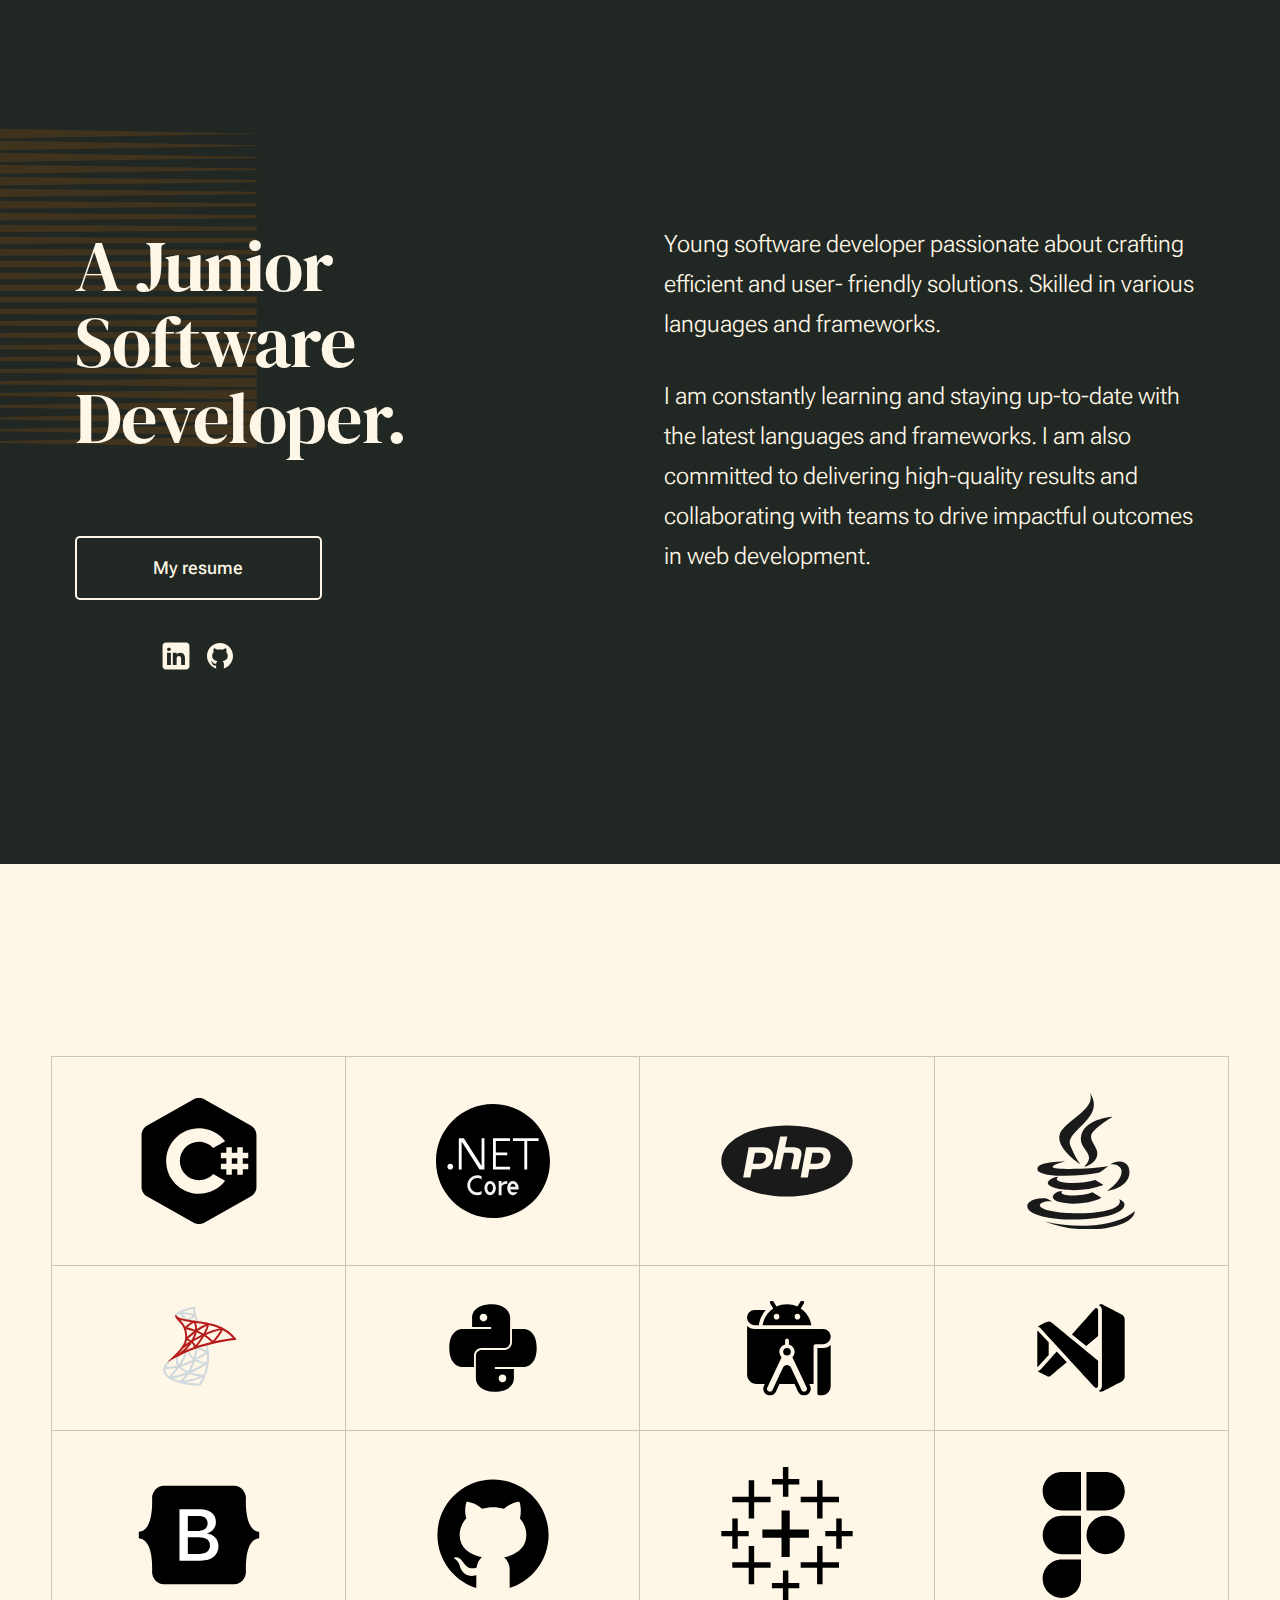
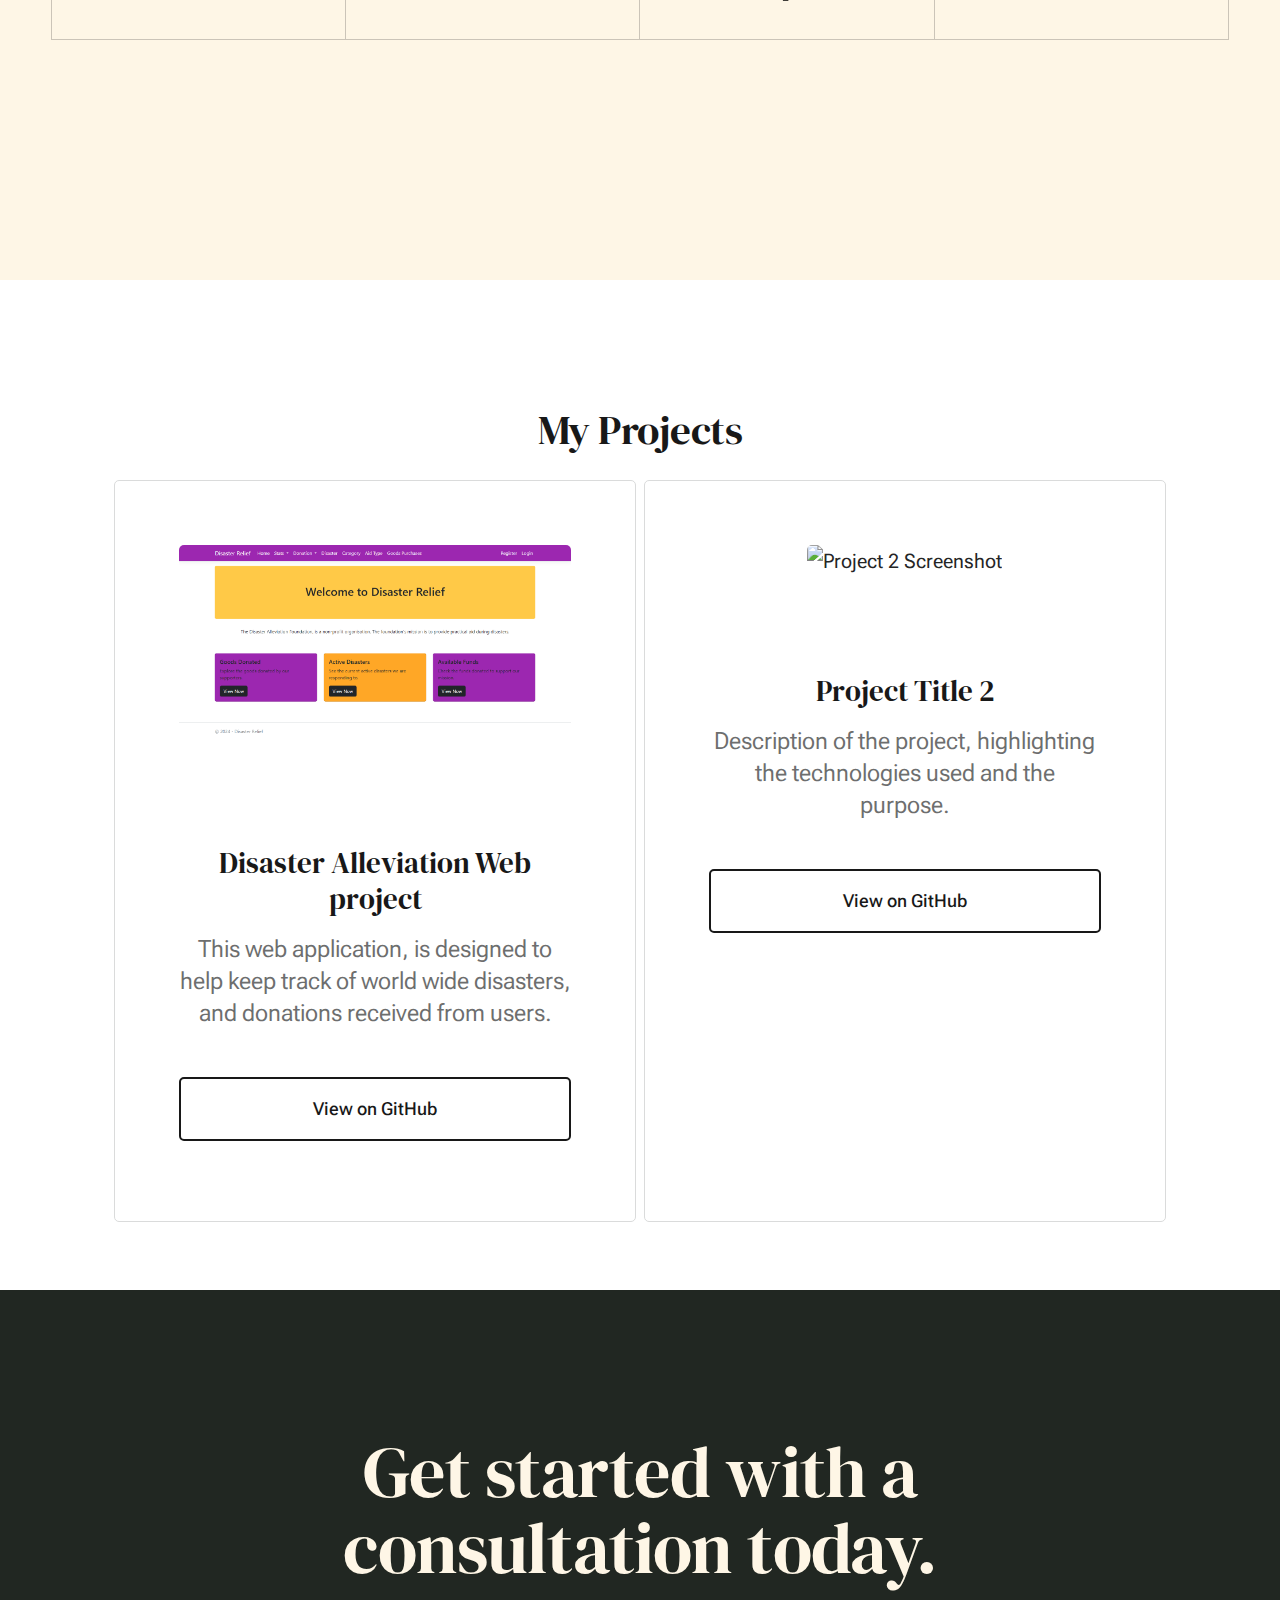
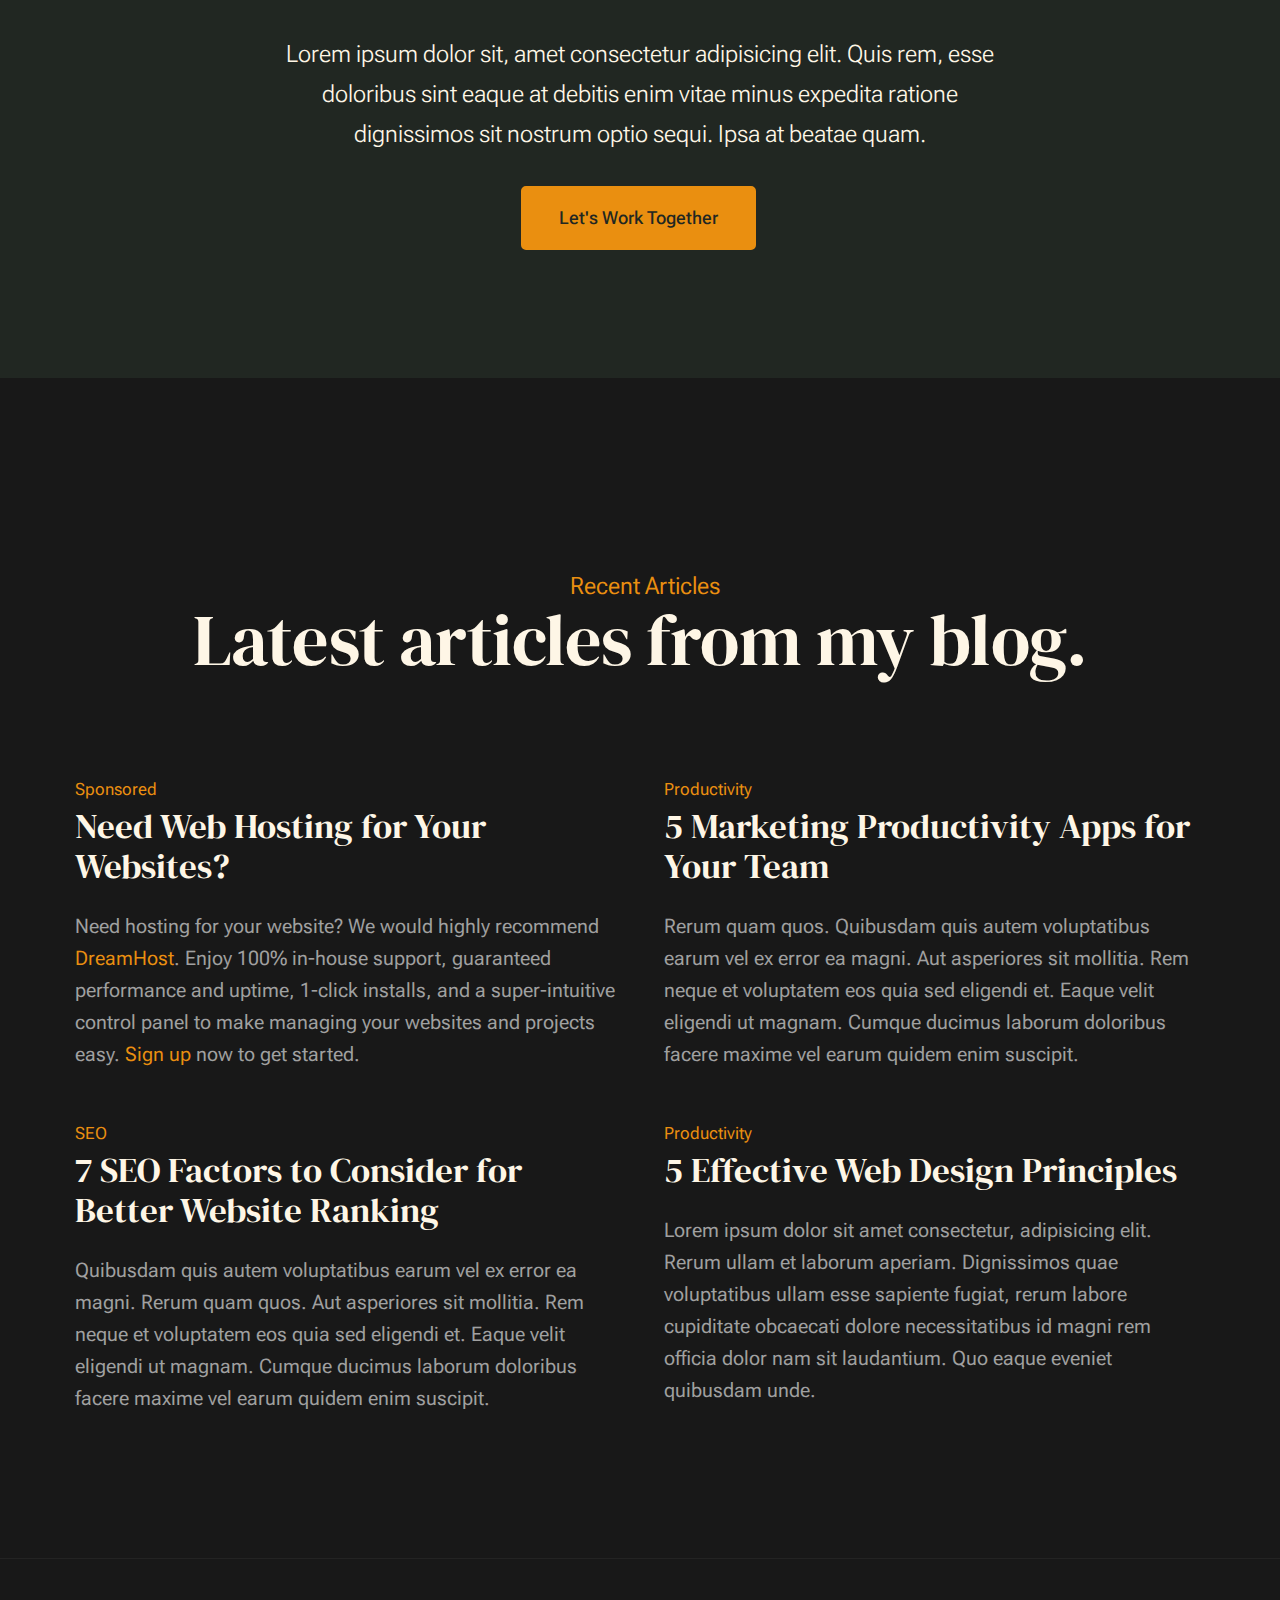
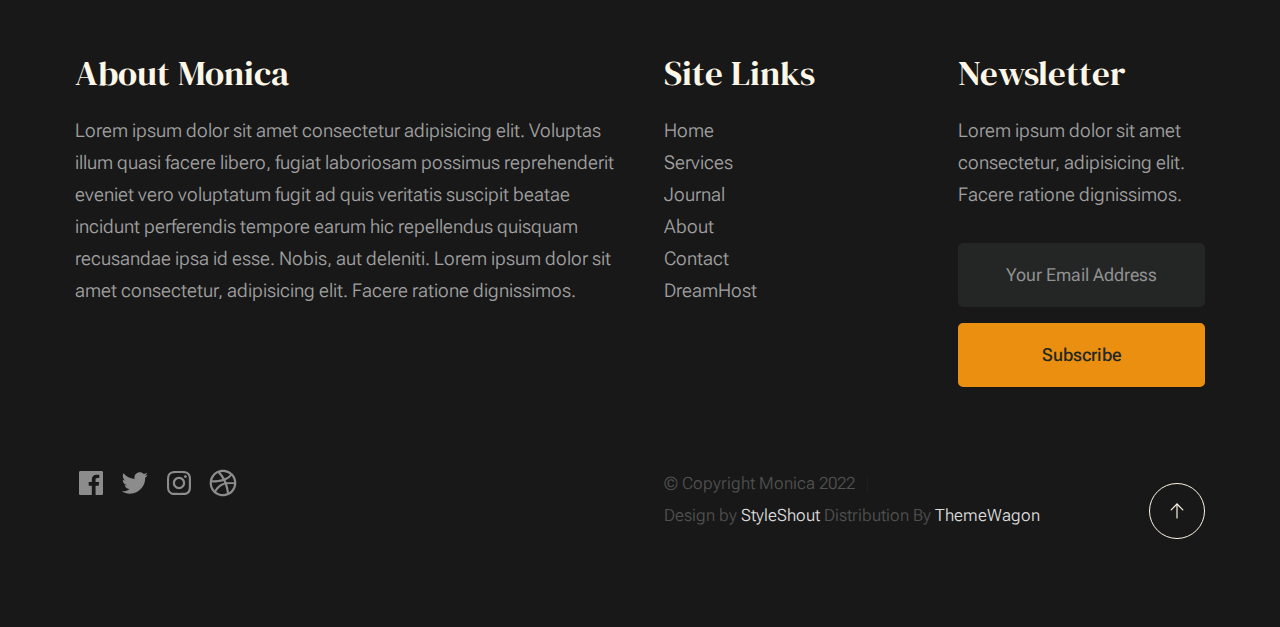
==== commit f900c8ec: "Update client logos and styles. add project section" ====
--- a/index_v2.html
+++ b/index_v2.html
@@ -105,14 +105,20 @@
                         <div class="s-about__content-main grid-section-split__primary">
                             <p class="attention-getter">
                                 Young software developer passionate about crafting efficient and user-
-                                friendly solutions. Skilled in various languages and frameworks. I am
+                                friendly solutions. Skilled in various languages and frameworks. 
+                            </p>
+                            <p class="attention-getter">
+                                I am
                                 constantly learning and staying up-to-date with the latest languages and
-                                frameworks. I am also committed to delivering high-quality results and
+                                frameworks.
+                                I am also committed to delivering high-quality results and
                                 collaborating with teams to drive impactful outcomes in web development.
                             </p>
                         </div> <!-- end s-about__content-main -->
 
                         <div class="s-about__content-btn grid-section-split__bottom">
+                            <a href="/resume/Denzel_Witbooi_CV.pdf" target=”_blank” class="btn btn--stroke u-fullwidth">My resume</a>
+
                             <ul class="s-about__social social-list">
                                 <li>
                                     <a href="#0">
@@ -150,51 +156,61 @@
                         <div class="clients-list">                            
                             <div class="clients-list__item">
                                 <a href="#0">
-                                    <img src="images/clients/flash.svg" alt="">
-                                </a>
-                            </div>
-                            <div class="clients-list__item">
-                                <a href="#0">
-                                    <img src="images/clients/rise.svg" alt="">
-                                </a>
-                            </div>
-                            <div class="clients-list__item">
-                                <a href="#0">
-                                    <img src="images/clients/cactus.svg" alt="">
-                                </a>
-                            </div>
-                            <div class="clients-list__item">
-                                <a href="#0">
-                                    <img src="images/clients/pinpoint.svg" alt="">
-                                </a>
-                            </div>
-                            <div class="clients-list__item">
-                                <a href="#0">
-                                    <img src="images/clients/proline.svg" alt="">
-                                </a>
-                            </div>
-                            <div class="clients-list__item">
-                                <a href="#0">
-                                    <img src="images/clients/vision.svg" alt="">
+                                    <img src="images/clients/csharp.svg" alt="">
+                                </a>
+                            </div>
+                            <div class="clients-list__item">
+                                <a href="#0">
+                                    <img src="images/clients/net-framework.svg" alt="">
+                                </a>
+                            </div>
+                            <div class="clients-list__item">
+                                <a href="#0">
+                                    <img src="images/clients/php.svg" alt="">
+                                </a>
+                            </div>
+                            <div class="clients-list__item">
+                                <a href="#0">
+                                    <img src="images/clients/java.svg" alt="">
+                                </a>
+                            </div>
+                            <div class="clients-list__item">
+                                <a href="#0">
+                                    <img src="images/clients/microsoft-sql-server.svg" alt="">
+                                </a>
+                            </div>
+                            <div class="clients-list__item">
+                                <a href="#0">
+                                    <img src="images/clients/python.svg" alt="">
+                                </a>
+                            </div>
+                            <div class="clients-list__item">
+                                <a href="#0">
+                                    <img src="images/clients/android-studio.svg" alt="">
+                                </a>
+                            </div>
+                            <div class="clients-list__item">
+                                <a href="#0">
+                                    <img src="images/clients/visual-studio.svg" alt="">
                                 </a>
                             </div>
                             <div class="column clients-list__item">
                                 <a href="#0">
-                                    <img src="images/clients/volume.svg" alt="">
+                                    <img src="images/clients/bootstrap.svg" alt="">
                                 </a>
                             </div>
                             <div class="column clients-list__item">
                                 <a href="#0">
-                                    <img src="images/clients/hitech.svg" alt="">
+                                    <img src="images/clients/github.svg" alt="">
                                 </a>
                             </div><div class="clients-list__item">
                                 <a href="#0">
-                                    <img src="images/clients/terra.svg" alt="">
-                                </a>
-                            </div>
-                            <div class="clients-list__item">
-                                <a href="#0">
-                                    <img src="images/clients/chain.svg" alt="">
+                                    <img src="images/clients/tableau-software.svg" alt="">
+                                </a>
+                            </div>
+                            <div class="clients-list__item">
+                                <a href="#0">
+                                    <img src="images/clients/figma.svg" alt="">
                                 </a>
                             </div>
                         </div> <!-- end clients-list -->
@@ -205,6 +221,26 @@
 
         </section> <!-- s-content-->
 
+        <section id="projects" class="projects-section">
+            <h2 class="text-center">My Projects</h2>
+            <div class="row">
+              <!-- Project 1 -->
+              <div class="column md-4 project-card">
+                <img src="/images/projects/DA.png" alt="Project 1 Screenshot" class="project-image">
+                <h3>Disaster Alleviation Web project</h3>
+                <p>This web application, is designed to help keep track of world wide disasters, and donations received from users.</p>
+                <a href="https://github.com/Denzel-Witbooi/Disaster-Alleviation-Web" target="_blank" class="btn btn--stroke u-fullwidth">View on GitHub</a>
+              </div>
+              <!-- Project 2 -->
+              <div class="column md-4 project-card">
+                <img src="path_to_image2.jpg" alt="Project 2 Screenshot" class="project-image">
+                <h3>Project Title 2</h3>
+                <p>Description of the project, highlighting the technologies used and the purpose.</p>
+                <a href="https://github.com/your-repo-2" class="btn btn--stroke u-fullwidth">View on GitHub</a>
+              </div>
+              <!-- Add more projects as needed -->
+            </div>
+          </section>
         <!-- # cta
         ================================================== -->
         <section id="cta" class="s-cta">
--- a/css/styles.css
+++ b/css/styles.css
@@ -4740,3 +4740,35 @@
 .contact-list li {
 	padding-left: 0;
 }
+
+.projects-section {
+	padding: var(--vspace-2);
+  }
+  
+  .project-card {
+	background-color: var(--color-white);
+	padding: var(--vspace-2);
+	margin-bottom: var(--vspace-2);
+	margin: var(--vspace-0_125);
+	border: 1px solid var(--color-gray-5);
+	border-radius: var(--border-radius);
+	text-align: center;
+  }
+  
+  .project-image {
+	width: 100%;
+	border-radius: var(--border-radius);
+	margin-bottom: var(--vspace-1);
+  }
+  
+  .project-card h3 {
+	font-size: var(--text-lg);
+	margin-bottom: var(--vspace-0_5);
+  }
+  
+  .project-card p {
+	font-size: var(--text-md);
+	color: var(--color-text-light);
+	margin-bottom: var(--vspace-1_5);
+  }
+  
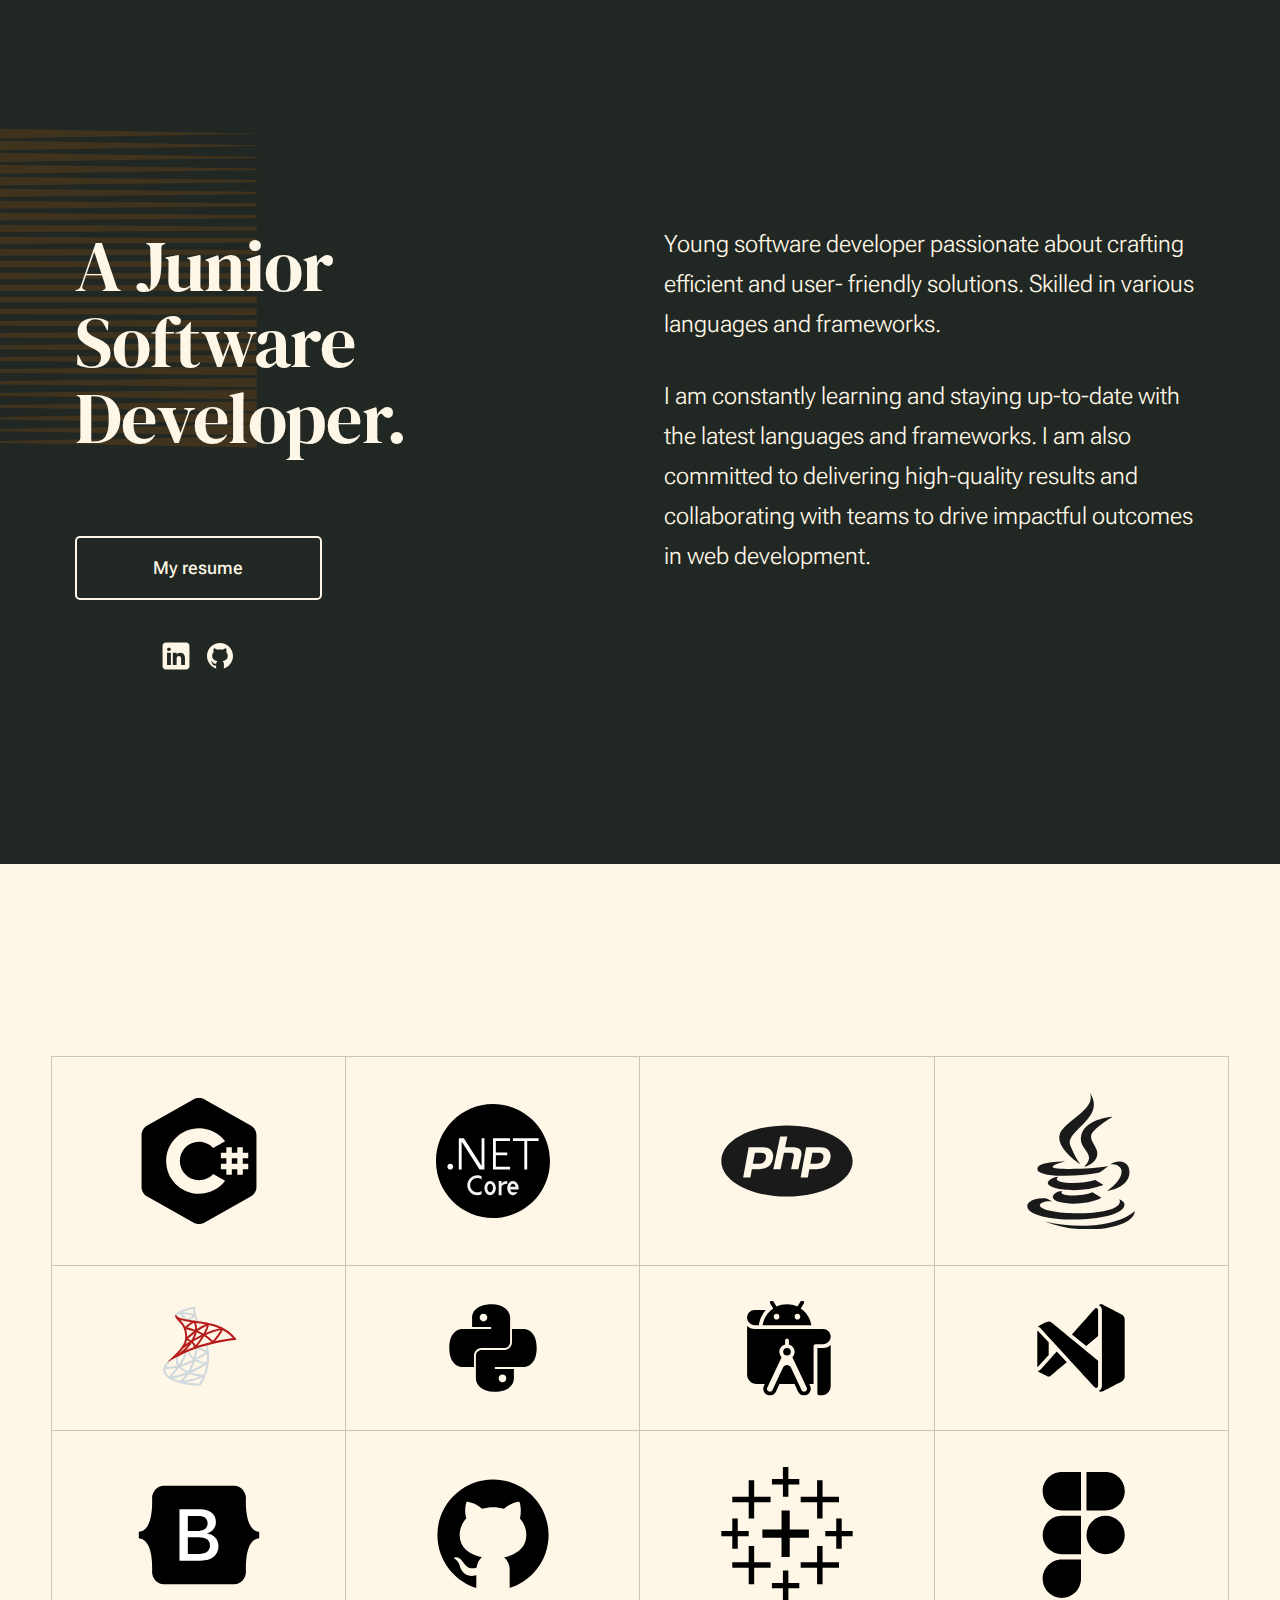
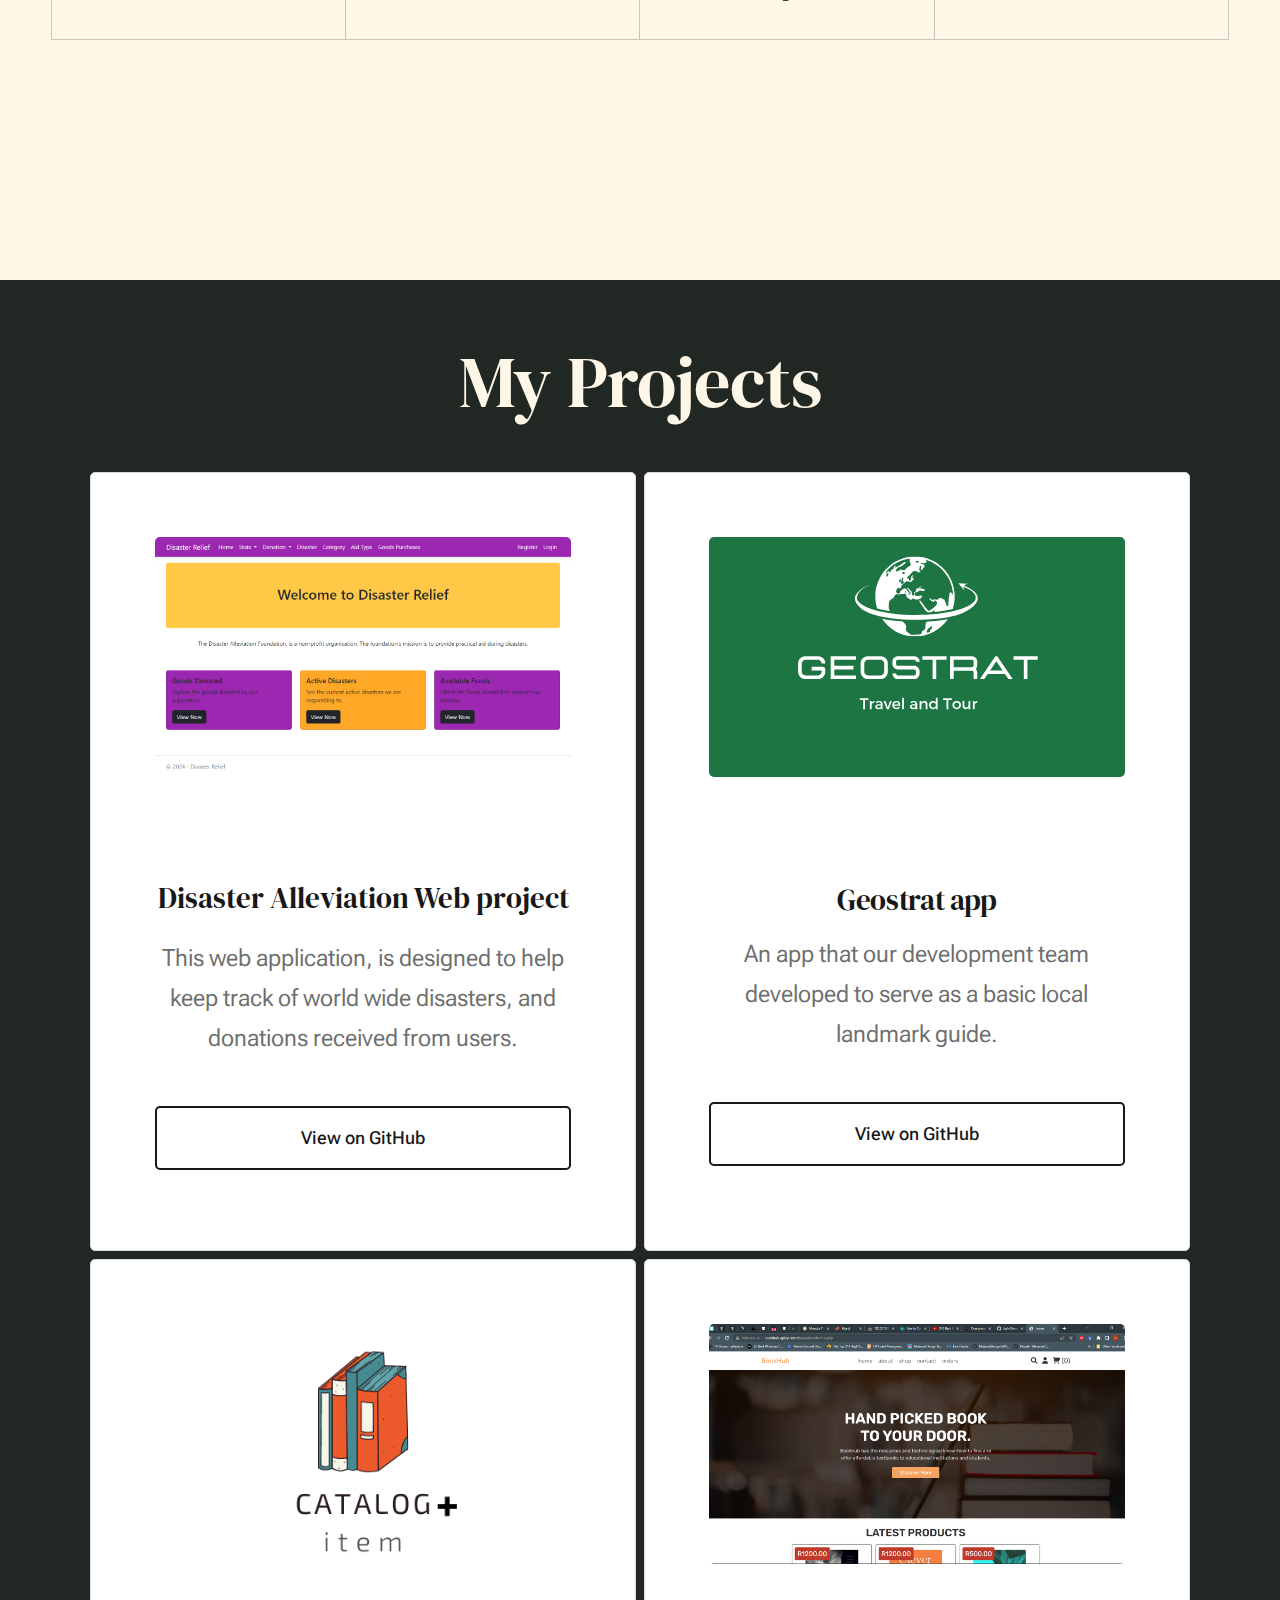
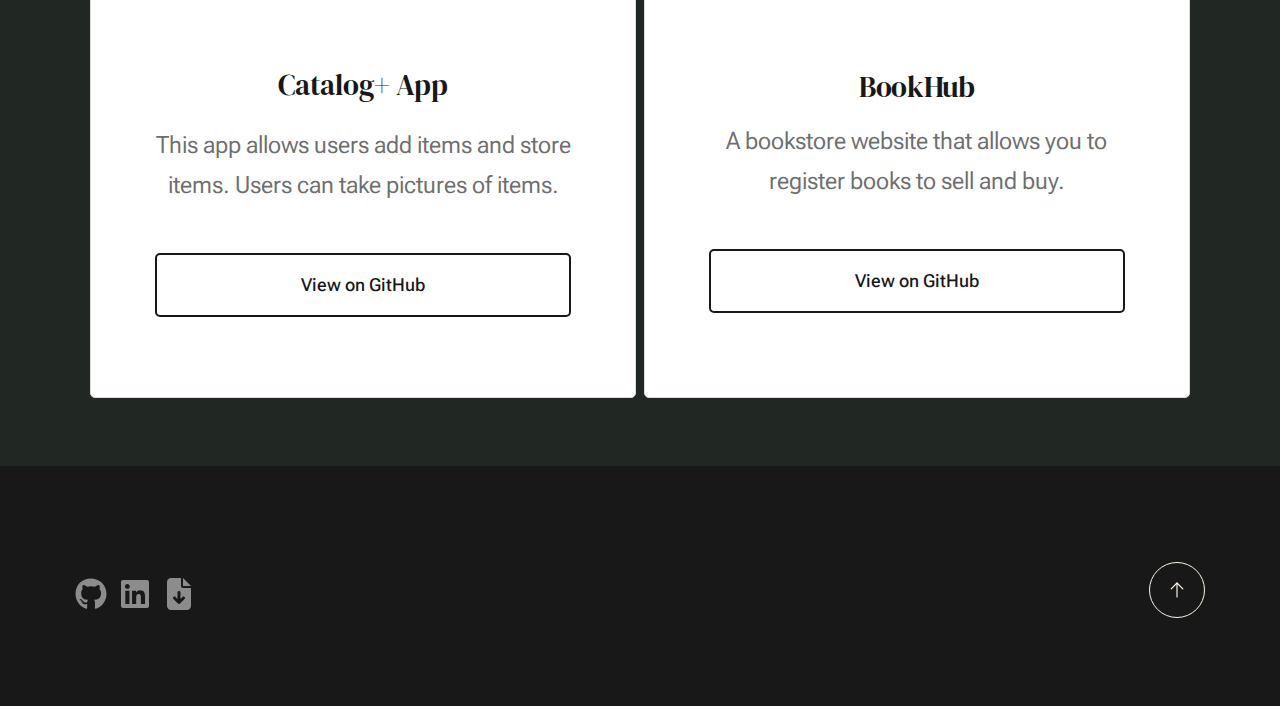
==== commit ad769b3d: "Update logos and styles" ====
--- a/index_v2.html
+++ b/index_v2.html
@@ -66,13 +66,12 @@
                 <nav class="s-header__nav">
     
                     <ul class="s-header__menu-links">
-                        <li><a href="#about">About</a></li>
                         <li><a href="#projects">My work</a></li>
-                        <li><a href="#contact">Contact</a></li>
+                        <li><a href="#skills">Skills and tools</a></li>
                     </ul> <!-- s-header__menu-links -->
 
                     <div class="s-header__contact">
-                        <a href="#contact" class="btn btn--primary s-header__contact-btn">Let's Connect</a>                        
+                        <a href="https://linkedin.com/in/https://www.linkedin.com/in/denzel-witbooi" class="btn btn--primary s-header__contact-btn">Let's Connect</a>                        
                     </div> <!-- s-header__contact -->
     
                 </nav> <!-- end s-header__nav -->
@@ -121,7 +120,7 @@
 
                             <ul class="s-about__social social-list">
                                 <li>
-                                    <a href="#0">
+                                    <a href="https://linkedin.com/in/denzel-witbooi">
                                         <svg xmlns="http://www.w3.org/2000/svg" width="24" height="24" viewBox="0 0 50 50">
                                             <path d="M41,4H9C6.24,4,4,6.24,4,9v32c0,2.76,2.24,5,5,5h32c2.76,0,5-2.24,5-5V9C46,6.24,43.76,4,41,4z M17,20v19h-6V20H17z M11,14.47c0-1.4,1.2-2.47,3-2.47s2.93,1.07,3,2.47c0,1.4-1.12,2.53-3,2.53C12.2,17,11,15.87,11,14.47z M39,39h-6c0,0,0-9.26,0-10 c0-2-1-4-3.5-4.04h-0.08C27,24.96,26,27.02,26,29c0,0.91,0,10,0,10h-6V20h6v2.56c0,0,1.93-2.56,5.81-2.56 c3.97,0,7.19,2.73,7.19,8.26V39z"></path>
                                         </svg>
@@ -129,7 +128,7 @@
                                     </a>
                                 </li>
                                 <li>
-                                    <a href="#0">
+                                    <a href="https://github.com/Denzel-Witbooi">
                                         <svg xmlns="http://www.w3.org/2000/svg" x="0px" y="0px" width="100" height="100" viewBox="0 0 64 64">
                                             <path d="M32 6C17.641 6 6 17.641 6 32c0 12.277 8.512 22.56 19.955 25.286-.592-.141-1.179-.299-1.755-.479V50.85c0 0-.975.325-2.275.325-3.637 0-5.148-3.245-5.525-4.875-.229-.993-.827-1.934-1.469-2.509-.767-.684-1.126-.686-1.131-.92-.01-.491.658-.471.975-.471 1.625 0 2.857 1.729 3.429 2.623 1.417 2.207 2.938 2.577 3.721 2.577.975 0 1.817-.146 2.397-.426.268-1.888 1.108-3.57 2.478-4.774-6.097-1.219-10.4-4.716-10.4-10.4 0-2.928 1.175-5.619 3.133-7.792C19.333 23.641 19 22.494 19 20.625c0-1.235.086-2.751.65-4.225 0 0 3.708.026 7.205 3.338C28.469 19.268 30.196 19 32 19s3.531.268 5.145.738c3.497-3.312 7.205-3.338 7.205-3.338.567 1.474.65 2.99.65 4.225 0 2.015-.268 3.19-.432 3.697C46.466 26.475 47.6 29.124 47.6 32c0 5.684-4.303 9.181-10.4 10.4 1.628 1.43 2.6 3.513 2.6 5.85v8.557c-.576.181-1.162.338-1.755.479C49.488 54.56 58 44.277 58 32 58 17.641 46.359 6 32 6zM33.813 57.93C33.214 57.972 32.61 58 32 58 32.61 58 33.213 57.971 33.813 57.93zM37.786 57.346c-1.164.265-2.357.451-3.575.554C35.429 57.797 36.622 57.61 37.786 57.346zM32 58c-.61 0-1.214-.028-1.813-.07C30.787 57.971 31.39 58 32 58zM29.788 57.9c-1.217-.103-2.411-.289-3.574-.554C27.378 57.61 28.571 57.797 29.788 57.9z"></path>
                                             </svg>
@@ -144,9 +143,9 @@
                 
             </section><!-- end s-about -->
 
-            <!-- clients
+            <!-- Languages and Frameworks
             ----------------------------------------------- -->
-            <section id="clients" class="s-clients">          
+            <section id="skills" class="s-clients">          
 
                 <div class="row s-clients__content-block width-sixteen-col">
 
@@ -155,62 +154,74 @@
                     
                         <div class="clients-list">                            
                             <div class="clients-list__item">
-                                <a href="#0">
+                                <a href="#0" class="tooltip">
                                     <img src="images/clients/csharp.svg" alt="">
-                                </a>
-                            </div>
-                            <div class="clients-list__item">
-                                <a href="#0">
+                                    <span class="tooltip-text">c#</span>
+                                </a>
+                            </div>
+                            <div class="clients-list__item">
+                                <a href="#0" class="tooltip">
                                     <img src="images/clients/net-framework.svg" alt="">
-                                </a>
-                            </div>
-                            <div class="clients-list__item">
-                                <a href="#0">
+                                    <span class="tooltip-text">.net core</span>
+                                </a>
+                            </div>
+                            <div class="clients-list__item">
+                                <a href="#0" class="tooltip">
                                     <img src="images/clients/php.svg" alt="">
-                                </a>
-                            </div>
-                            <div class="clients-list__item">
-                                <a href="#0">
+                                    <span class="tooltip-text">php</span>
+                                </a>
+                            </div>
+                            <div class="clients-list__item">
+                                <a href="#0" class="tooltip">
                                     <img src="images/clients/java.svg" alt="">
-                                </a>
-                            </div>
-                            <div class="clients-list__item">
-                                <a href="#0">
+                                    <span class="tooltip-text">java</span>
+                                </a>
+                            </div>
+                            <div class="clients-list__item">
+                                <a href="#0" class="tooltip">
                                     <img src="images/clients/microsoft-sql-server.svg" alt="">
-                                </a>
-                            </div>
-                            <div class="clients-list__item">
-                                <a href="#0">
+                                    <span class="tooltip-text">ms sql server</span>
+                                </a>
+                            </div>
+                            <div class="clients-list__item">
+                                <a href="#0" class="tooltip">
                                     <img src="images/clients/python.svg" alt="">
-                                </a>
-                            </div>
-                            <div class="clients-list__item">
-                                <a href="#0">
+                                    <span class="tooltip-text">python</span>
+                                </a>
+                            </div>
+                            <div class="clients-list__item">
+                                <a href="#0" class="tooltip">
                                     <img src="images/clients/android-studio.svg" alt="">
-                                </a>
-                            </div>
-                            <div class="clients-list__item">
-                                <a href="#0">
+                                    <span class="tooltip-text">android studio</span>
+                                </a>
+                            </div>
+                            <div class="clients-list__item">
+                                <a href="#0" class="tooltip">
                                     <img src="images/clients/visual-studio.svg" alt="">
+                                    <span class="tooltip-text">visual studio</span>
                                 </a>
                             </div>
                             <div class="column clients-list__item">
-                                <a href="#0">
+                                <a href="#0" class="tooltip">
                                     <img src="images/clients/bootstrap.svg" alt="">
+                                    <span class="tooltip-text">bootstrap</span>
                                 </a>
                             </div>
                             <div class="column clients-list__item">
-                                <a href="#0">
+                                <a href="#0" class="tooltip">
                                     <img src="images/clients/github.svg" alt="">
+                                    <span class="tooltip-text">github</span>
                                 </a>
                             </div><div class="clients-list__item">
-                                <a href="#0">
+                                <a href="#0" class="tooltip">
                                     <img src="images/clients/tableau-software.svg" alt="">
-                                </a>
-                            </div>
-                            <div class="clients-list__item">
-                                <a href="#0">
+                                    <span class="tooltip-text">tableau</span>
+                                </a>
+                            </div>
+                            <div class="clients-list__item">
+                                <a href="#0" class="tooltip">
                                     <img src="images/clients/figma.svg" alt="">
+                                    <span class="tooltip-text">figma</span>
                                 </a>
                             </div>
                         </div> <!-- end clients-list -->
@@ -222,210 +233,72 @@
         </section> <!-- s-content-->
 
         <section id="projects" class="projects-section">
-            <h2 class="text-center">My Projects</h2>
-            <div class="row">
-              <!-- Project 1 -->
-              <div class="column md-4 project-card">
-                <img src="/images/projects/DA.png" alt="Project 1 Screenshot" class="project-image">
-                <h3>Disaster Alleviation Web project</h3>
-                <p>This web application, is designed to help keep track of world wide disasters, and donations received from users.</p>
-                <a href="https://github.com/Denzel-Witbooi/Disaster-Alleviation-Web" target="_blank" class="btn btn--stroke u-fullwidth">View on GitHub</a>
-              </div>
-              <!-- Project 2 -->
-              <div class="column md-4 project-card">
-                <img src="path_to_image2.jpg" alt="Project 2 Screenshot" class="project-image">
-                <h3>Project Title 2</h3>
-                <p>Description of the project, highlighting the technologies used and the purpose.</p>
-                <a href="https://github.com/your-repo-2" class="btn btn--stroke u-fullwidth">View on GitHub</a>
-              </div>
-              <!-- Add more projects as needed -->
+            <div class="row row-x-center text-center">
+                <h2 class="text-display-title">My Projects</h2>
+                <div class="row">
+                  <!-- Project 1 -->
+                  <div class="column md-4 project-card">
+                    <img src="/images/projects/DA.png" alt="Project 1 Screenshot" class="project-image">
+                    <h4>Disaster Alleviation Web project</h4>
+                    <p class="lead">This web application, is designed to help keep track of world wide disasters, and donations received from users.</p>
+                    <a href="https://github.com/Denzel-Witbooi/Disaster-Alleviation-Web" target="_blank" class="btn btn--stroke u-fullwidth">View on GitHub</a>
+                  </div>
+                  <!-- Project 2 -->
+                  <div class="column md-4 project-card">
+                    <img src="/images/projects/geostratapp.svg" alt="Project 2 Screenshot" class="project-image">
+                    <h3>Geostrat app</h3>
+                    <p class="lead"> An app that our development team developed to serve as a basic local landmark guide. </p>
+                    <a href="https://github.com/Denzel-Witbooi/GeostratPoe" class="btn btn--stroke u-fullwidth">View on GitHub</a>
+                  </div>
+                  <!-- Add more projects as needed -->
+                </div>
+                <div class="row">
+                    <!-- Project 1 -->
+                    <div class="column md-4 project-card">
+                      <img src="/images/projects/catalogapp.png" alt="Project 1 Screenshot" class="project-image">
+                      <h4>Catalog+ App </h4>
+                      <p class="lead">This app allows users add items and store items. Users can take pictures of items.</p>
+                      <a href="https://github.com/Denzel-Witbooi/OPSC7311_CatalogA_POE" target="_blank" class="btn btn--stroke u-fullwidth">View on GitHub</a>
+                    </div>
+                    <!-- Project 2 -->
+                    <div class="column md-4 project-card">
+                      <img src="/images/projects/bookstorephp.png" alt="Project 2 Screenshot" class="project-image">
+                      <h3>BookHub</h3>
+                      <p class="lead">A bookstore website that allows you to register books to sell and
+                        buy.</p>
+                      <a href="https://github.com/Denzel-Witbooi/bookstore_php" class="btn btn--stroke u-fullwidth">View on GitHub</a>
+                    </div>
+                    <!-- Add more projects as needed -->
+                  </div>
             </div>
           </section>
-        <!-- # cta
-        ================================================== -->
-        <section id="cta" class="s-cta">
-
-            <div class="row row-x-center text-center">
-                <div class="column xl-8 lg-12">
-
-                    <div class="s-cta__content">
-                        <h2 class="text-display-title">
-                        Get started with a consultation today.
-                        </h2>
-                        <p class="lead">
-                        Lorem ipsum dolor sit, amet consectetur adipisicing elit. Quis rem, esse doloribus sint eaque at debitis enim vitae minus expedita ratione dignissimos sit nostrum optio sequi. Ipsa at beatae quam.
-                        </p>
-                        <a href="contact.html" class="btn btn--primary">Let's Work Together</a>
-                    </div>
-
-                </div>
-            </div>
-
-        </section> <!-- end s-cta -->
-
-        <!-- # journal
-        ================================================== -->
-        <section id="journal" class="s-journal">
-
-            <div class="row s-journal__content width-sixteen-col">
-                <div class="column xl-12 grid-block">
-
-                    <div class="grid-full section-header text-center">
-                        <div class="text-pretitle">Recent Articles</div>                           
-                        <h2 class="text-display-title">
-                        Latest articles from my blog.
-                        </h2>  
-                    </div> <!-- end section-header --> 
-
-                    <div class="grid-full s-journal__content-main grid-list-items">
-
-                        <div class="grid-list-items__item blog-card">
-                            <div class="blog-card__header">
-                                <div class="blog-card__cat-links">
-                                    <a href="https://www.dreamhost.com/r.cgi?287326">Sponsored</a>
-                                </div>
-                                <h3 class="blog-card__title"><a href="https://www.dreamhost.com/r.cgi?287326">Need Web Hosting for Your Websites?</a></h3>
-                            </div>
-                            <div class="blog-card__text">
-                                <p>
-                                Need hosting for your website? We would highly recommend <a href="https://www.dreamhost.com/r.cgi?287326">DreamHost</a>.
-                                Enjoy 100% in-house support, guaranteed performance and uptime, 1-click installs, and a super-intuitive control 
-                                panel to make managing your websites and projects easy. <a href="https://www.dreamhost.com/r.cgi?287326">Sign up</a> now to get started.
-                                </p>
-                            </div>
-                        </div> <!-- end blog-card -->
-                        <div class="grid-list-items__item blog-card">
-                            <div class="blog-card__header">
-                                <div class="blog-card__cat-links">
-                                    <a href="blog.html">Productivity</a>
-                                </div>
-                                <h3 class="blog-card__title"><a href="single.html">5 Marketing Productivity Apps for Your Team</a></h3>
-                            </div>
-                            <div class="blog-card__text">
-                                <p>
-                                Rerum quam quos. Quibusdam quis autem voluptatibus earum vel ex error ea magni. Aut asperiores 
-                                sit mollitia. Rem neque et voluptatem eos quia sed eligendi et. Eaque velit eligendi ut 
-                                magnam. Cumque ducimus laborum doloribus facere maxime vel earum quidem enim suscipit.
-                                </p>
-                            </div>
-                        </div> <!-- end blog-card -->
-                        <div class="grid-list-items__item blog-card">
-                            <div class="blog-card__header">
-                                <div class="blog-card__cat-links">
-                                    <a href="blog.html">SEO</a>
-                                </div>
-                                <h3 class="blog-card__title"><a href="single.html">7 SEO Factors to Consider for Better Website Ranking</a></h3>
-                            </div>
-                            <div class="blog-card__text">
-                                <p>
-                                Quibusdam quis autem voluptatibus earum vel ex error ea magni. Rerum quam quos. Aut asperiores 
-                                sit mollitia. Rem neque et voluptatem eos quia sed eligendi et. Eaque velit eligendi ut 
-                                magnam. Cumque ducimus laborum doloribus facere maxime vel earum quidem enim suscipit.
-                                </p>
-                            </div>
-                        </div> <!-- end blog card -->
-                        <div class="grid-list-items__item blog-card">
-                            <div class="blog-card__header">
-                                <div class="blog-card__cat-links">
-                                    <a href="blog.html">Productivity</a>
-                                </div>
-                                <h3 class="blog-card__title"><a href="single.html">5 Effective Web Design Principles</a></h3>
-                            </div>
-                            <div class="blog-card__text">
-                                <p>
-                                Lorem ipsum dolor sit amet consectetur, adipisicing elit. Rerum ullam et laborum aperiam. 
-                                Dignissimos quae voluptatibus ullam esse sapiente fugiat, rerum labore cupiditate obcaecati 
-                                dolore necessitatibus id magni rem officia dolor nam sit laudantium. Quo eaque eveniet quibusdam unde. 
-                                </p>
-                            </div>
-                        </div> <!-- end blog-card -->
-
-                    </div> <!-- end grid-list-items -->
-
-                </div> <!-- end grid-block-->
-            </div> <!-- end s-journal__content -->
-
-        </section> <!-- end s-journal -->
-
 
         <!-- # footer 
         ================================================== -->
-        <footer class="s-footer">
-            <div class="row s-footer__content">
-                <div class="column xl-6 lg-6 md-12 s-footer__block s-footer__about">                    
-                    <h3>About Monica</h3>
-                    <p>
-                    Lorem ipsum dolor sit amet consectetur adipisicing elit. Voluptas illum quasi facere libero, 
-                    fugiat laboriosam possimus reprehenderit eveniet vero voluptatum fugit ad quis veritatis suscipit beatae 
-                    incidunt perferendis tempore earum hic repellendus quisquam recusandae ipsa id esse. Nobis, aut deleniti.
-                    Lorem ipsum dolor sit amet consectetur, adipisicing elit. Facere ratione dignissimos.
-                    </p>               
-                </div>                
-                <div class="column xl-3 lg-6 md-12 s-footer__block s-footer__site-links">
-                    <h3>Site Links</h3>
-                    <ul class="link-list">
-                        <li><a href="index.html">Home</a></li>
-                        <li><a href="services.html">Services</a></li>
-                        <li><a href="blog.html">Journal</a></li>
-                        <li><a href="about.html">About</a></li>
-                        <li><a href="contact.html">Contact</a></li>
-                        <li><a href="https://www.dreamhost.com/r.cgi?287326">DreamHost</a></li>
-                    </ul>
-                </div>
-                <div class="column xl-3 lg-6 md-12 tab-12 s-footer__block s-footer__newsletter">
-                    <h3>Newsletter</h3>
-
-                    <p>
-                    Lorem ipsum dolor sit amet consectetur, adipisicing elit. Facere ratione dignissimos.
-                    </p>
-
-                    <div class="subscribe-form">
-                        <form id="mc-form" class="mc-form">
-                            <input type="email" name="EMAIL" id="mce-EMAIL" class="u-fullwidth text-center" placeholder="Your Email Address" title="The domain portion of the email address is invalid (the portion after the @)." pattern="^([^\x00-\x20\x22\x28\x29\x2c\x2e\x3a-\x3c\x3e\x40\x5b-\x5d\x7f-\xff]+|\x22([^\x0d\x22\x5c\x80-\xff]|\x5c[\x00-\x7f])*\x22)(\x2e([^\x00-\x20\x22\x28\x29\x2c\x2e\x3a-\x3c\x3e\x40\x5b-\x5d\x7f-\xff]+|\x22([^\x0d\x22\x5c\x80-\xff]|\x5c[\x00-\x7f])*\x22))*\x40([^\x00-\x20\x22\x28\x29\x2c\x2e\x3a-\x3c\x3e\x40\x5b-\x5d\x7f-\xff]+|\x5b([^\x0d\x5b-\x5d\x80-\xff]|\x5c[\x00-\x7f])*\x5d)(\x2e([^\x00-\x20\x22\x28\x29\x2c\x2e\x3a-\x3c\x3e\x40\x5b-\x5d\x7f-\xff]+|\x5b([^\x0d\x5b-\x5d\x80-\xff]|\x5c[\x00-\x7f])*\x5d))*(\.\w{2,})+$" required>
-                            <input type="submit" name="subscribe" value="Subscribe" class="btn btn--primary btn--small u-fullwidth">
-                            <!-- <div style="position: absolute; left: -5000px;" aria-hidden="true"><input type="text" name="b_cdb7b577e41181934ed6a6a44_9a91cfe7b3" tabindex="-1" value=""></div> -->
-                            <div class="mc-status"></div>
-                        </form>
-                    </div>
-                </div>
-            </div>    
-            
+        <footer class="s-footer">   
             <div class="row s-footer__bottom">
                 <div class="column xl-6 lg-12">
                     <ul class="s-footer__social social-list">
                         <li>
-                            <a href="#0">
-                                <svg xmlns="http://www.w3.org/2000/svg" width="24" height="24" viewBox="0 0 24 24" style="fill:rgba(0, 0, 0, 1);transform:;-ms-filter:"><path d="M20,3H4C3.447,3,3,3.448,3,4v16c0,0.552,0.447,1,1,1h8.615v-6.96h-2.338v-2.725h2.338v-2c0-2.325,1.42-3.592,3.5-3.592 c0.699-0.002,1.399,0.034,2.095,0.107v2.42h-1.435c-1.128,0-1.348,0.538-1.348,1.325v1.735h2.697l-0.35,2.725h-2.348V21H20 c0.553,0,1-0.448,1-1V4C21,3.448,20.553,3,20,3z"></path></svg>
-                                <span class="u-screen-reader-text">Facebook</span>
+                            <a href="https://github.com/Denzel-Witbooi" target="_blank">
+                                <svg xmlns="http://www.w3.org/2000/svg" height="10" width="9.6875" viewBox="0 0 496 512"><!--!Font Awesome Free 6.6.0 by @fontawesome - https://fontawesome.com License - https://fontawesome.com/license/free Copyright 2024 Fonticons, Inc.--><path fill="#FFD43B" d="M165.9 397.4c0 2-2.3 3.6-5.2 3.6-3.3 .3-5.6-1.3-5.6-3.6 0-2 2.3-3.6 5.2-3.6 3-.3 5.6 1.3 5.6 3.6zm-31.1-4.5c-.7 2 1.3 4.3 4.3 4.9 2.6 1 5.6 0 6.2-2s-1.3-4.3-4.3-5.2c-2.6-.7-5.5 .3-6.2 2.3zm44.2-1.7c-2.9 .7-4.9 2.6-4.6 4.9 .3 2 2.9 3.3 5.9 2.6 2.9-.7 4.9-2.6 4.6-4.6-.3-1.9-3-3.2-5.9-2.9zM244.8 8C106.1 8 0 113.3 0 252c0 110.9 69.8 205.8 169.5 239.2 12.8 2.3 17.3-5.6 17.3-12.1 0-6.2-.3-40.4-.3-61.4 0 0-70 15-84.7-29.8 0 0-11.4-29.1-27.8-36.6 0 0-22.9-15.7 1.6-15.4 0 0 24.9 2 38.6 25.8 21.9 38.6 58.6 27.5 72.9 20.9 2.3-16 8.8-27.1 16-33.7-55.9-6.2-112.3-14.3-112.3-110.5 0-27.5 7.6-41.3 23.6-58.9-2.6-6.5-11.1-33.3 2.6-67.9 20.9-6.5 69 27 69 27 20-5.6 41.5-8.5 62.8-8.5s42.8 2.9 62.8 8.5c0 0 48.1-33.6 69-27 13.7 34.7 5.2 61.4 2.6 67.9 16 17.7 25.8 31.5 25.8 58.9 0 96.5-58.9 104.2-114.8 110.5 9.2 7.9 17 22.9 17 46.4 0 33.7-.3 75.4-.3 83.6 0 6.5 4.6 14.4 17.3 12.1C428.2 457.8 496 362.9 496 252 496 113.3 383.5 8 244.8 8zM97.2 352.9c-1.3 1-1 3.3 .7 5.2 1.6 1.6 3.9 2.3 5.2 1 1.3-1 1-3.3-.7-5.2-1.6-1.6-3.9-2.3-5.2-1zm-10.8-8.1c-.7 1.3 .3 2.9 2.3 3.9 1.6 1 3.6 .7 4.3-.7 .7-1.3-.3-2.9-2.3-3.9-2-.6-3.6-.3-4.3 .7zm32.4 35.6c-1.6 1.3-1 4.3 1.3 6.2 2.3 2.3 5.2 2.6 6.5 1 1.3-1.3 .7-4.3-1.3-6.2-2.2-2.3-5.2-2.6-6.5-1zm-11.4-14.7c-1.6 1-1.6 3.6 0 5.9 1.6 2.3 4.3 3.3 5.6 2.3 1.6-1.3 1.6-3.9 0-6.2-1.4-2.3-4-3.3-5.6-2z"/></svg>
+                                <span class="u-screen-reader-text">Github</span>
                             </a>
                         </li>
                         <li>
-                            <a href="#0">
-                                <svg xmlns="http://www.w3.org/2000/svg" width="24" height="24" viewBox="0 0 24 24" style="fill:rgba(0, 0, 0, 1);transform:;-ms-filter:"><path d="M19.633,7.997c0.013,0.175,0.013,0.349,0.013,0.523c0,5.325-4.053,11.461-11.46,11.461c-2.282,0-4.402-0.661-6.186-1.809 c0.324,0.037,0.636,0.05,0.973,0.05c1.883,0,3.616-0.636,5.001-1.721c-1.771-0.037-3.255-1.197-3.767-2.793 c0.249,0.037,0.499,0.062,0.761,0.062c0.361,0,0.724-0.05,1.061-0.137c-1.847-0.374-3.23-1.995-3.23-3.953v-0.05 c0.537,0.299,1.16,0.486,1.82,0.511C3.534,9.419,2.823,8.184,2.823,6.787c0-0.748,0.199-1.434,0.548-2.032 c1.983,2.443,4.964,4.04,8.306,4.215c-0.062-0.3-0.1-0.611-0.1-0.923c0-2.22,1.796-4.028,4.028-4.028 c1.16,0,2.207,0.486,2.943,1.272c0.91-0.175,1.782-0.512,2.556-0.973c-0.299,0.935-0.936,1.721-1.771,2.22 c0.811-0.088,1.597-0.312,2.319-0.624C21.104,6.712,20.419,7.423,19.633,7.997z"></path></svg>
-                                <span class="u-screen-reader-text">Twitter</span>
+                            <a href="https://linkedin.com/in/denzel-witbooi" >
+                                <svg xmlns="http://www.w3.org/2000/svg" height="10" width="8.75" viewBox="0 0 448 512"><!--!Font Awesome Free 6.6.0 by @fontawesome - https://fontawesome.com License - https://fontawesome.com/license/free Copyright 2024 Fonticons, Inc.--><path fill="#FFD43B" d="M416 32H31.9C14.3 32 0 46.5 0 64.3v383.4C0 465.5 14.3 480 31.9 480H416c17.6 0 32-14.5 32-32.3V64.3c0-17.8-14.4-32.3-32-32.3zM135.4 416H69V202.2h66.5V416zm-33.2-243c-21.3 0-38.5-17.3-38.5-38.5S80.9 96 102.2 96c21.2 0 38.5 17.3 38.5 38.5 0 21.3-17.2 38.5-38.5 38.5zm282.1 243h-66.4V312c0-24.8-.5-56.7-34.5-56.7-34.6 0-39.9 27-39.9 54.9V416h-66.4V202.2h63.7v29.2h.9c8.9-16.8 30.6-34.5 62.9-34.5 67.2 0 79.7 44.3 79.7 101.9V416z"/></svg>
+                                <span class="u-screen-reader-text">LinkedIn</span>
                             </a>
                         </li>
                         <li>
-                            <a href="#0">
-                                <svg xmlns="http://www.w3.org/2000/svg" width="24" height="24" viewBox="0 0 24 24" style="fill:rgba(0, 0, 0, 1);transform:;-ms-filter:"><path d="M11.999,7.377c-2.554,0-4.623,2.07-4.623,4.623c0,2.554,2.069,4.624,4.623,4.624c2.552,0,4.623-2.07,4.623-4.624 C16.622,9.447,14.551,7.377,11.999,7.377L11.999,7.377z M11.999,15.004c-1.659,0-3.004-1.345-3.004-3.003 c0-1.659,1.345-3.003,3.004-3.003s3.002,1.344,3.002,3.003C15.001,13.659,13.658,15.004,11.999,15.004L11.999,15.004z"></path><circle cx="16.806" cy="7.207" r="1.078"></circle><path d="M20.533,6.111c-0.469-1.209-1.424-2.165-2.633-2.632c-0.699-0.263-1.438-0.404-2.186-0.42 c-0.963-0.042-1.268-0.054-3.71-0.054s-2.755,0-3.71,0.054C7.548,3.074,6.809,3.215,6.11,3.479C4.9,3.946,3.945,4.902,3.477,6.111 c-0.263,0.7-0.404,1.438-0.419,2.186c-0.043,0.962-0.056,1.267-0.056,3.71c0,2.442,0,2.753,0.056,3.71 c0.015,0.748,0.156,1.486,0.419,2.187c0.469,1.208,1.424,2.164,2.634,2.632c0.696,0.272,1.435,0.426,2.185,0.45 c0.963,0.042,1.268,0.055,3.71,0.055s2.755,0,3.71-0.055c0.747-0.015,1.486-0.157,2.186-0.419c1.209-0.469,2.164-1.424,2.633-2.633 c0.263-0.7,0.404-1.438,0.419-2.186c0.043-0.962,0.056-1.267,0.056-3.71s0-2.753-0.056-3.71C20.941,7.57,20.801,6.819,20.533,6.111z M19.315,15.643c-0.007,0.576-0.111,1.147-0.311,1.688c-0.305,0.787-0.926,1.409-1.712,1.711c-0.535,0.199-1.099,0.303-1.67,0.311 c-0.95,0.044-1.218,0.055-3.654,0.055c-2.438,0-2.687,0-3.655-0.055c-0.569-0.007-1.135-0.112-1.669-0.311 c-0.789-0.301-1.414-0.923-1.719-1.711c-0.196-0.534-0.302-1.099-0.311-1.669c-0.043-0.95-0.053-1.218-0.053-3.654 c0-2.437,0-2.686,0.053-3.655c0.007-0.576,0.111-1.146,0.311-1.687c0.305-0.789,0.93-1.41,1.719-1.712 c0.534-0.198,1.1-0.303,1.669-0.311c0.951-0.043,1.218-0.055,3.655-0.055c2.437,0,2.687,0,3.654,0.055 c0.571,0.007,1.135,0.112,1.67,0.311c0.786,0.303,1.407,0.925,1.712,1.712c0.196,0.534,0.302,1.099,0.311,1.669 c0.043,0.951,0.054,1.218,0.054,3.655c0,2.436,0,2.698-0.043,3.654H19.315z"></path></svg>
-                                <span class="u-screen-reader-text">Instagram</span>
-                            </a>
-                        </li>
-                        <li>
-                            <a href="#0">
-                                <svg xmlns="http://www.w3.org/2000/svg" width="24" height="24" viewBox="0 0 24 24" style="fill: rgba(0, 0, 0, 1);transform: ;msFilter:;"><path d="M20.66 6.98a9.932 9.932 0 0 0-3.641-3.64C15.486 2.447 13.813 2 12 2s-3.486.447-5.02 1.34c-1.533.893-2.747 2.107-3.64 3.64S2 10.187 2 12s.446 3.487 1.34 5.02a9.924 9.924 0 0 0 3.641 3.64C8.514 21.553 10.187 22 12 22s3.486-.447 5.02-1.34a9.932 9.932 0 0 0 3.641-3.64C21.554 15.487 22 13.813 22 12s-.446-3.487-1.34-5.02zM12 3.66c2 0 3.772.64 5.32 1.919-.92 1.174-2.286 2.14-4.1 2.9-1.002-1.813-2.088-3.327-3.261-4.54A7.715 7.715 0 0 1 12 3.66zM5.51 6.8a8.116 8.116 0 0 1 2.711-2.22c1.212 1.201 2.325 2.7 3.34 4.5-2 .6-4.114.9-6.341.9-.573 0-1.006-.013-1.3-.04A8.549 8.549 0 0 1 5.51 6.8zM3.66 12c0-.054.003-.12.01-.2.007-.08.01-.146.01-.2.254.014.641.02 1.161.02 2.666 0 5.146-.367 7.439-1.1.187.373.381.793.58 1.26-1.32.293-2.674 1.006-4.061 2.14S6.4 16.247 5.76 17.5c-1.4-1.587-2.1-3.42-2.1-5.5zM12 20.34c-1.894 0-3.594-.587-5.101-1.759.601-1.187 1.524-2.322 2.771-3.401 1.246-1.08 2.483-1.753 3.71-2.02a29.441 29.441 0 0 1 1.56 6.62 8.166 8.166 0 0 1-2.94.56zm7.08-3.96a8.351 8.351 0 0 1-2.58 2.621c-.24-2.08-.7-4.107-1.379-6.081.932-.066 1.765-.1 2.5-.1.799 0 1.686.034 2.659.1a8.098 8.098 0 0 1-1.2 3.46zm-1.24-5c-1.16 0-2.233.047-3.22.14a27.053 27.053 0 0 0-.68-1.62c2.066-.906 3.532-2.006 4.399-3.3 1.2 1.414 1.854 3.027 1.96 4.84-.812-.04-1.632-.06-2.459-.06z"></path></svg>
-                                <span class="u-screen-reader-text">Dribbble</span>
+                            <a href="/resume/Denzel_Witbooi_CV.pdf" target="_blank">
+                                <svg xmlns="http://www.w3.org/2000/svg" height="10" width="7.5" viewBox="0 0 384 512"><!--!Font Awesome Free 6.6.0 by @fontawesome - https://fontawesome.com License - https://fontawesome.com/license/free Copyright 2024 Fonticons, Inc.--><path d="M64 0C28.7 0 0 28.7 0 64L0 448c0 35.3 28.7 64 64 64l256 0c35.3 0 64-28.7 64-64l0-288-128 0c-17.7 0-32-14.3-32-32L224 0 64 0zM256 0l0 128 128 0L256 0zM216 232l0 102.1 31-31c9.4-9.4 24.6-9.4 33.9 0s9.4 24.6 0 33.9l-72 72c-9.4 9.4-24.6 9.4-33.9 0l-72-72c-9.4-9.4-9.4-24.6 0-33.9s24.6-9.4 33.9 0l31 31L168 232c0-13.3 10.7-24 24-24s24 10.7 24 24z"/></svg>
+                                <span class="u-screen-reader-text">Resume</span>
                             </a>
                         </li>
                     </ul> <!-- end s-footer__social -->
                 </div>
-                <div class="column xl-6 lg-12">
-                    <p class="ss-copyright">
-                        <span>© Copyright Monica 2022</span> 
-                        <span>Design by <a href="https://www.styleshout.com/">StyleShout</a> Distribution By <a href="https://themewagon.com">ThemeWagon</a></span>
-                    </p>
-                </div>
-
                 <div class="ss-go-top">
                     <a class="smoothscroll" title="Back to Top" href="#top">
                         <svg xmlns="http://www.w3.org/2000/svg" viewBox="0 0 24 24" width="36" height="36" fill="none" stroke="#ffffff" stroke-width="1" stroke-linecap="round" stroke-linejoin="round">&lt;!--!  Atomicons Free 1.00 by @atisalab License - https://atomicons.com/license/ (Icons: CC BY 4.0) Copyright 2021 Atomicons --&gt;<polyline points="17 11 12 6 7 11"></polyline><line x1="12" y1="18" x2="12" y2="6"></line></svg>
--- a/css/styles.css
+++ b/css/styles.css
@@ -1299,6 +1299,7 @@
 .h3 {
 	font-size  : var(--text-xl);
 	line-height: calc(1.125 * var(--space));
+	letter-spacing: -0.012em;
 }
 
 h4,
@@ -4743,6 +4744,12 @@
 
 .projects-section {
 	padding: var(--vspace-2);
+	color: var(--color-3);
+	background-color: var(--color-2-dark);
+  }
+
+  .projects-section .text-display-title {
+	color: var(--color-3); 
   }
   
   .project-card {
@@ -4757,8 +4764,9 @@
   
   .project-image {
 	width: 100%;
+	height: 240px; /* Set a fixed height */
+	object-fit: cover; /* Ensures the image fits the box while maintaining aspect ratio */
 	border-radius: var(--border-radius);
-	margin-bottom: var(--vspace-1);
   }
   
   .project-card h3 {
@@ -4772,3 +4780,98 @@
 	margin-bottom: var(--vspace-1_5);
   }
   
+
+
+  .contact-section .text-display-title{
+	color: var(--color-gray-1);
+  }
+  .contact-section .mc-status{
+	color: var(--color-1);
+  }
+  .contact-section {
+	padding: var(--vspace-4) 0;
+	background-color: #181818;
+  }
+  
+  .contact-info {
+	list-style: none;
+	padding: 0;
+  }
+  
+  .contact-info li {
+	margin-bottom: var(--vspace-1);
+  }
+  
+  .contact-info a {
+	font-size: var(--text-md);
+	color: var(--color-link);
+	text-decoration: none;
+	display: flex;
+	align-items: center;
+	transition: color 0.3s ease;
+  }
+  
+  .contact-info a:hover {
+	color: var(--color-link-hover);
+  }
+  
+  /* Icon styles */
+  .contact-info .icon-email::before {
+	content: url('/images/icons/envelope-solid.svg');
+	margin-right: var(--vspace-0_5);
+  }
+  
+  .contact-info .icon-linkedin::before {
+	content: url('/images/icons/icon-linkedin.svg');
+	margin-right: var(--vspace-0_5);
+  }
+  
+  .contact-info .icon-github::before {
+	content: url('/images/icons/icons8-github.svg');
+	margin-right: var(--vspace-0_5);
+  }
+  
+  .contact-info .icon-resume::before {
+	content: url('images/icons/icons8-document.svg');
+	margin-right: var(--vspace-0_5);
+  }
+
+  .tooltip {
+	position: relative;
+	display: inline-block;
+	cursor: pointer;
+  }
+  
+  .tooltip .tooltip-text {
+	visibility: hidden;
+	background-color: var(--color-black);
+	color: var(--color-white);
+	text-align: center;
+	padding: 8px;
+	border-radius: 5px;
+	position: absolute;
+	z-index: 1;
+	bottom: 125%; /* Position the tooltip above the icon */
+	left: 50%;
+	transform: translateX(-50%);
+	opacity: 0;
+	transition: opacity 0.3s;
+	white-space: nowrap;
+  }
+  
+  .tooltip .tooltip-text::after {
+	content: "";
+	position: absolute;
+	top: 100%; /* Arrow pointing downwards */
+	left: 50%;
+	margin-left: -5px;
+	border-width: 5px;
+	border-style: solid;
+	border-color: var(--color-black) transparent transparent transparent;
+  }
+  
+  .tooltip:hover .tooltip-text {
+	visibility: visible;
+	opacity: 1;
+  }
+  
